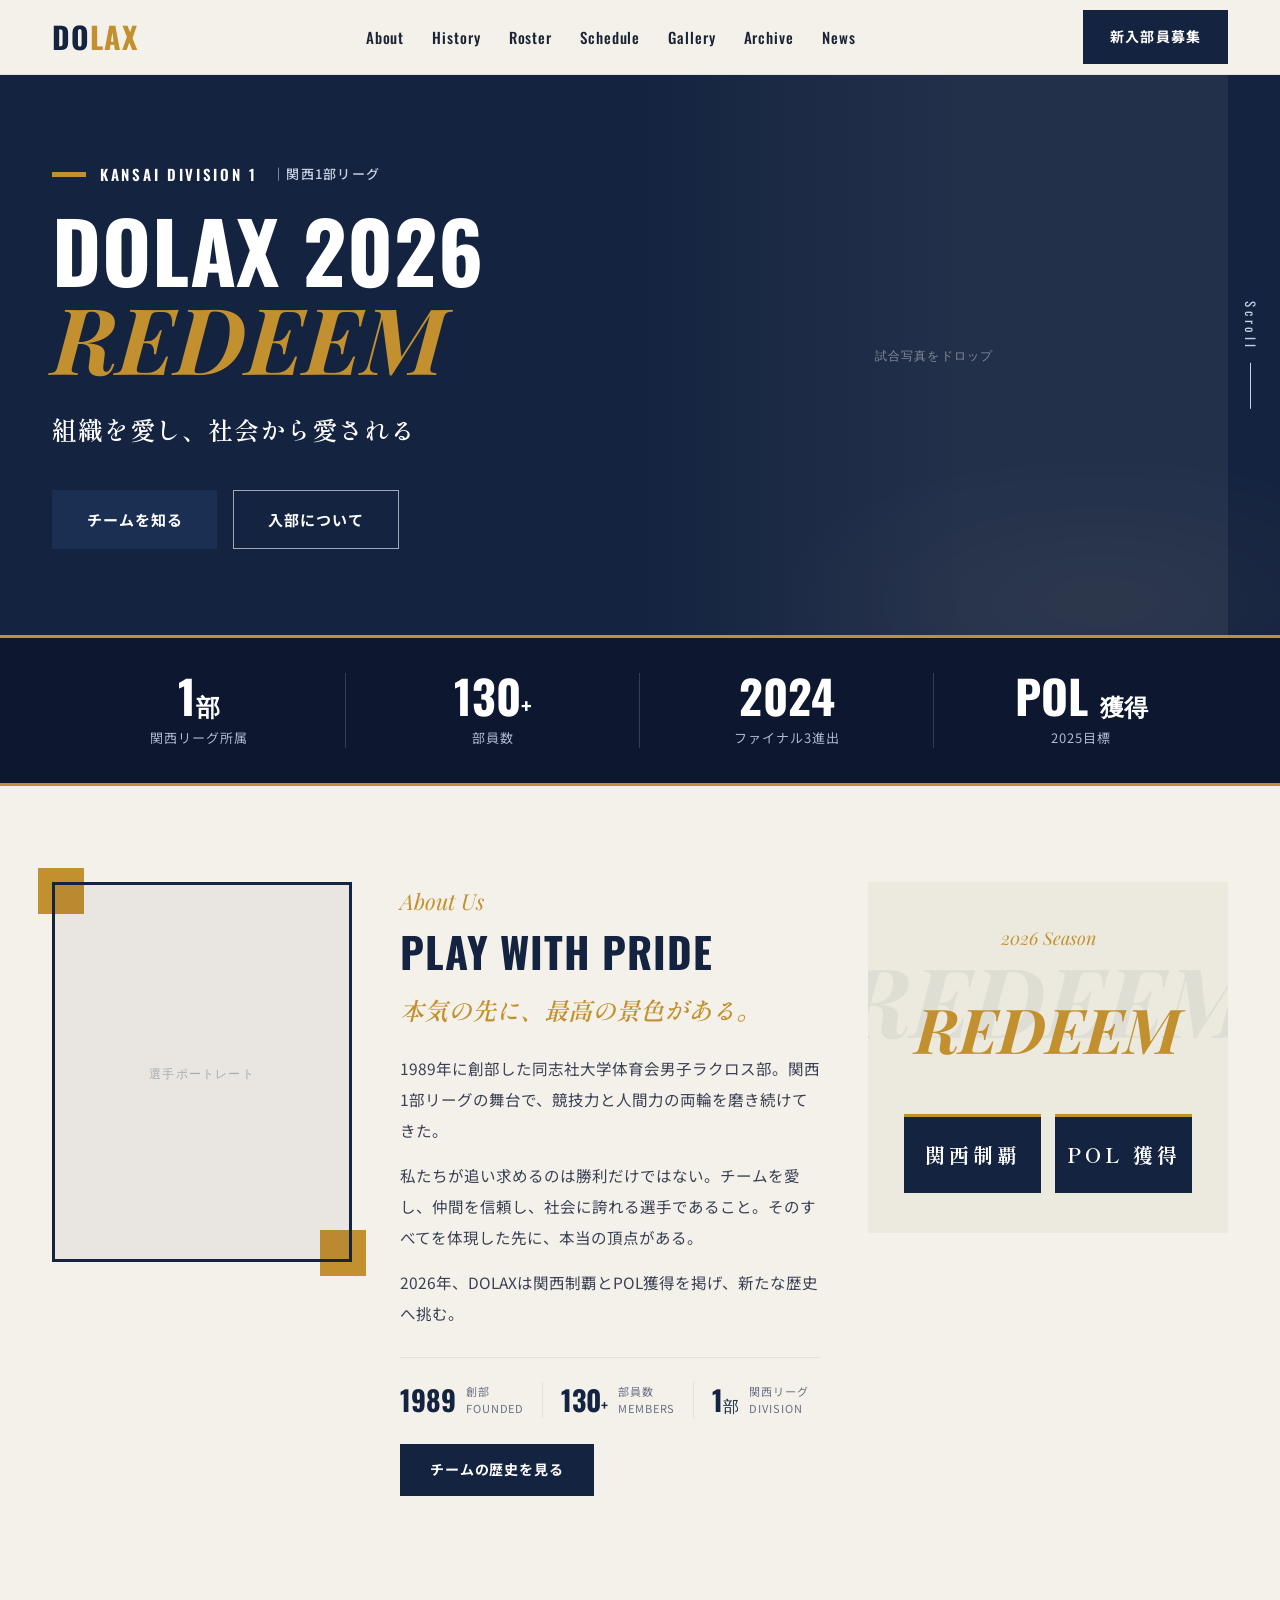
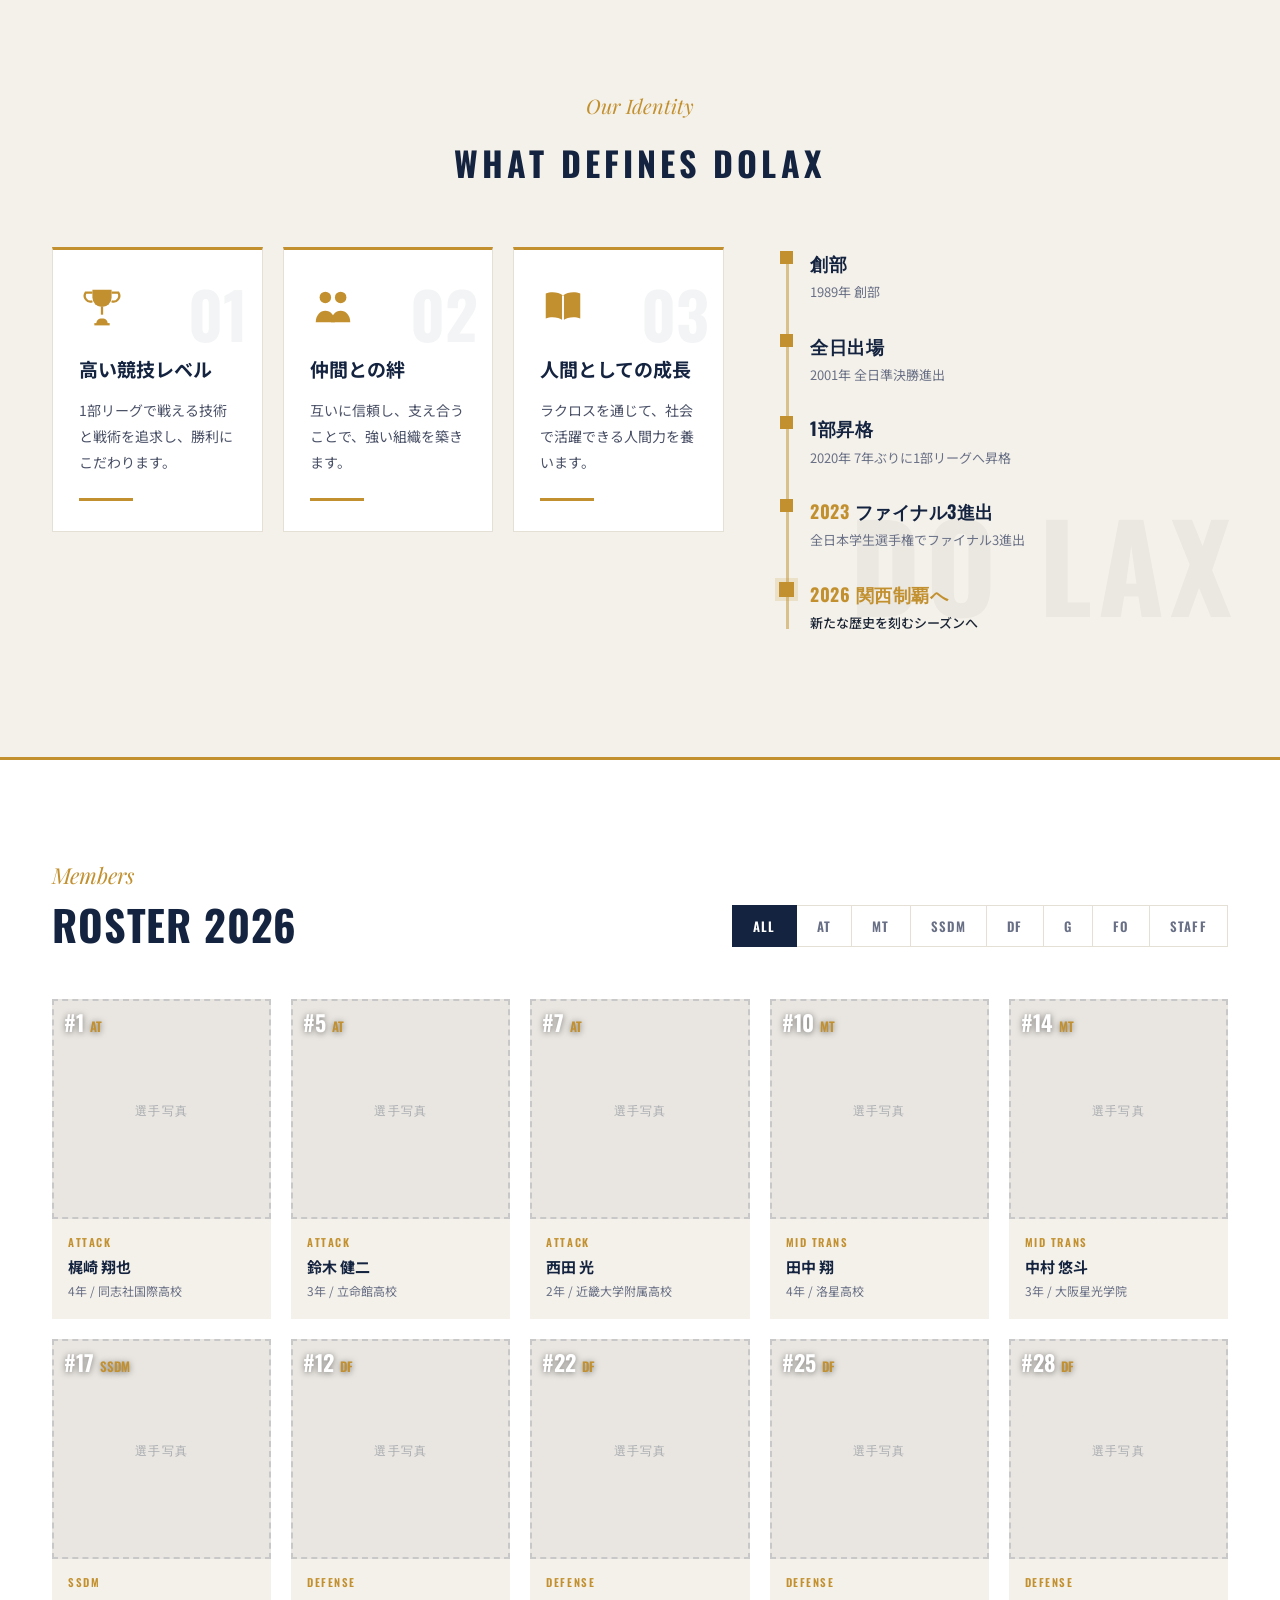
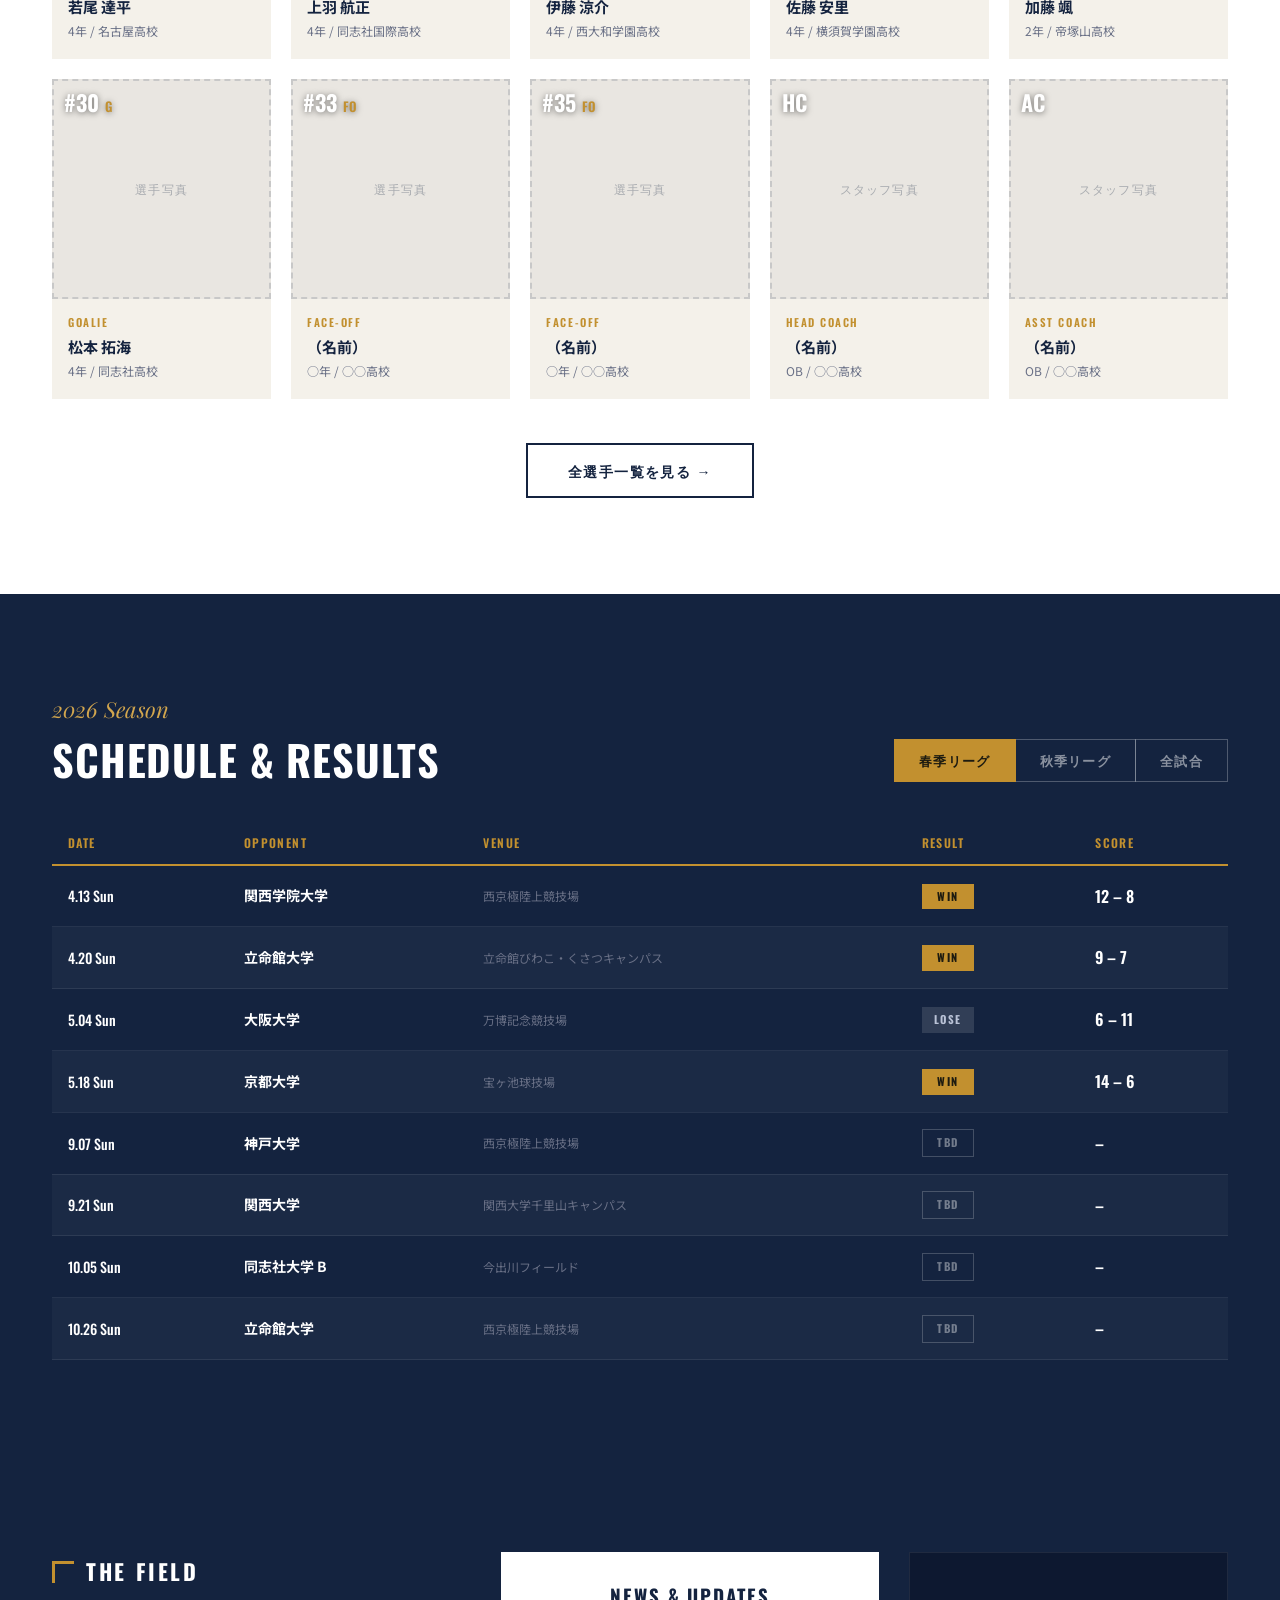
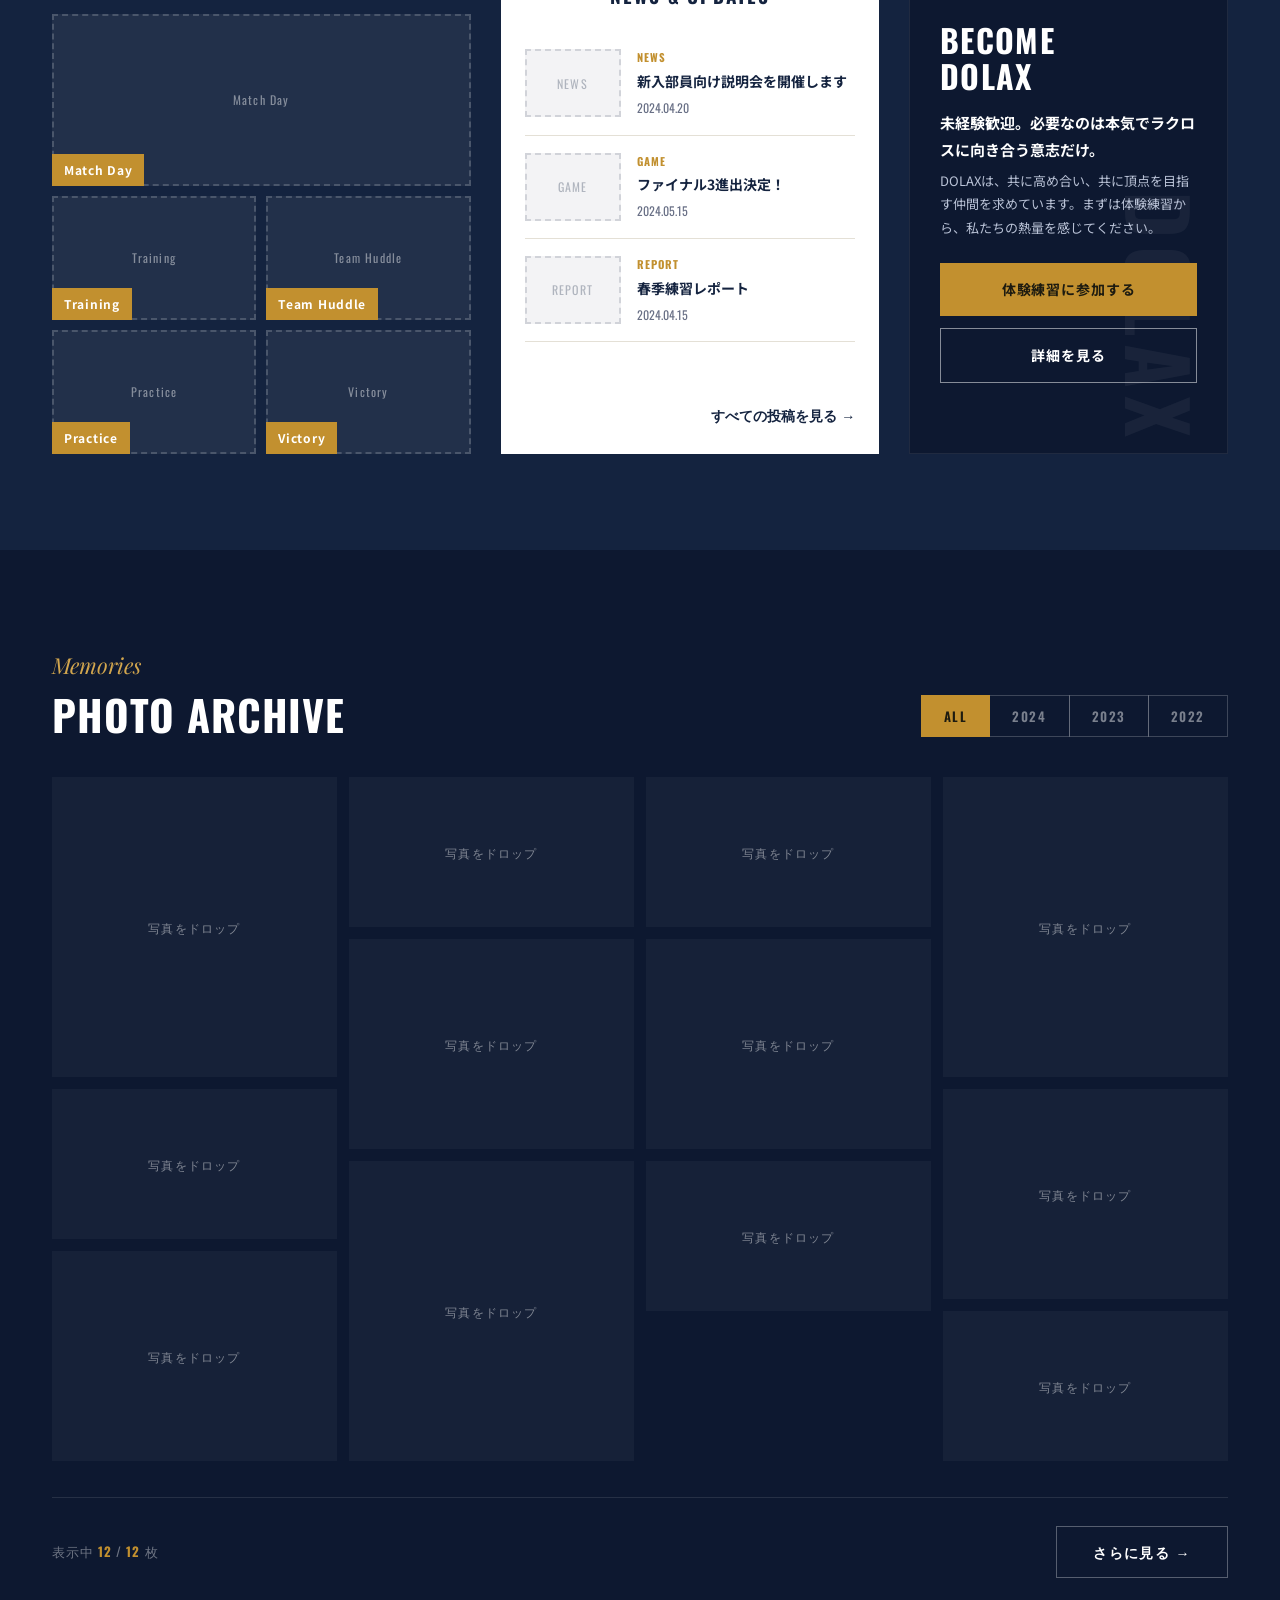
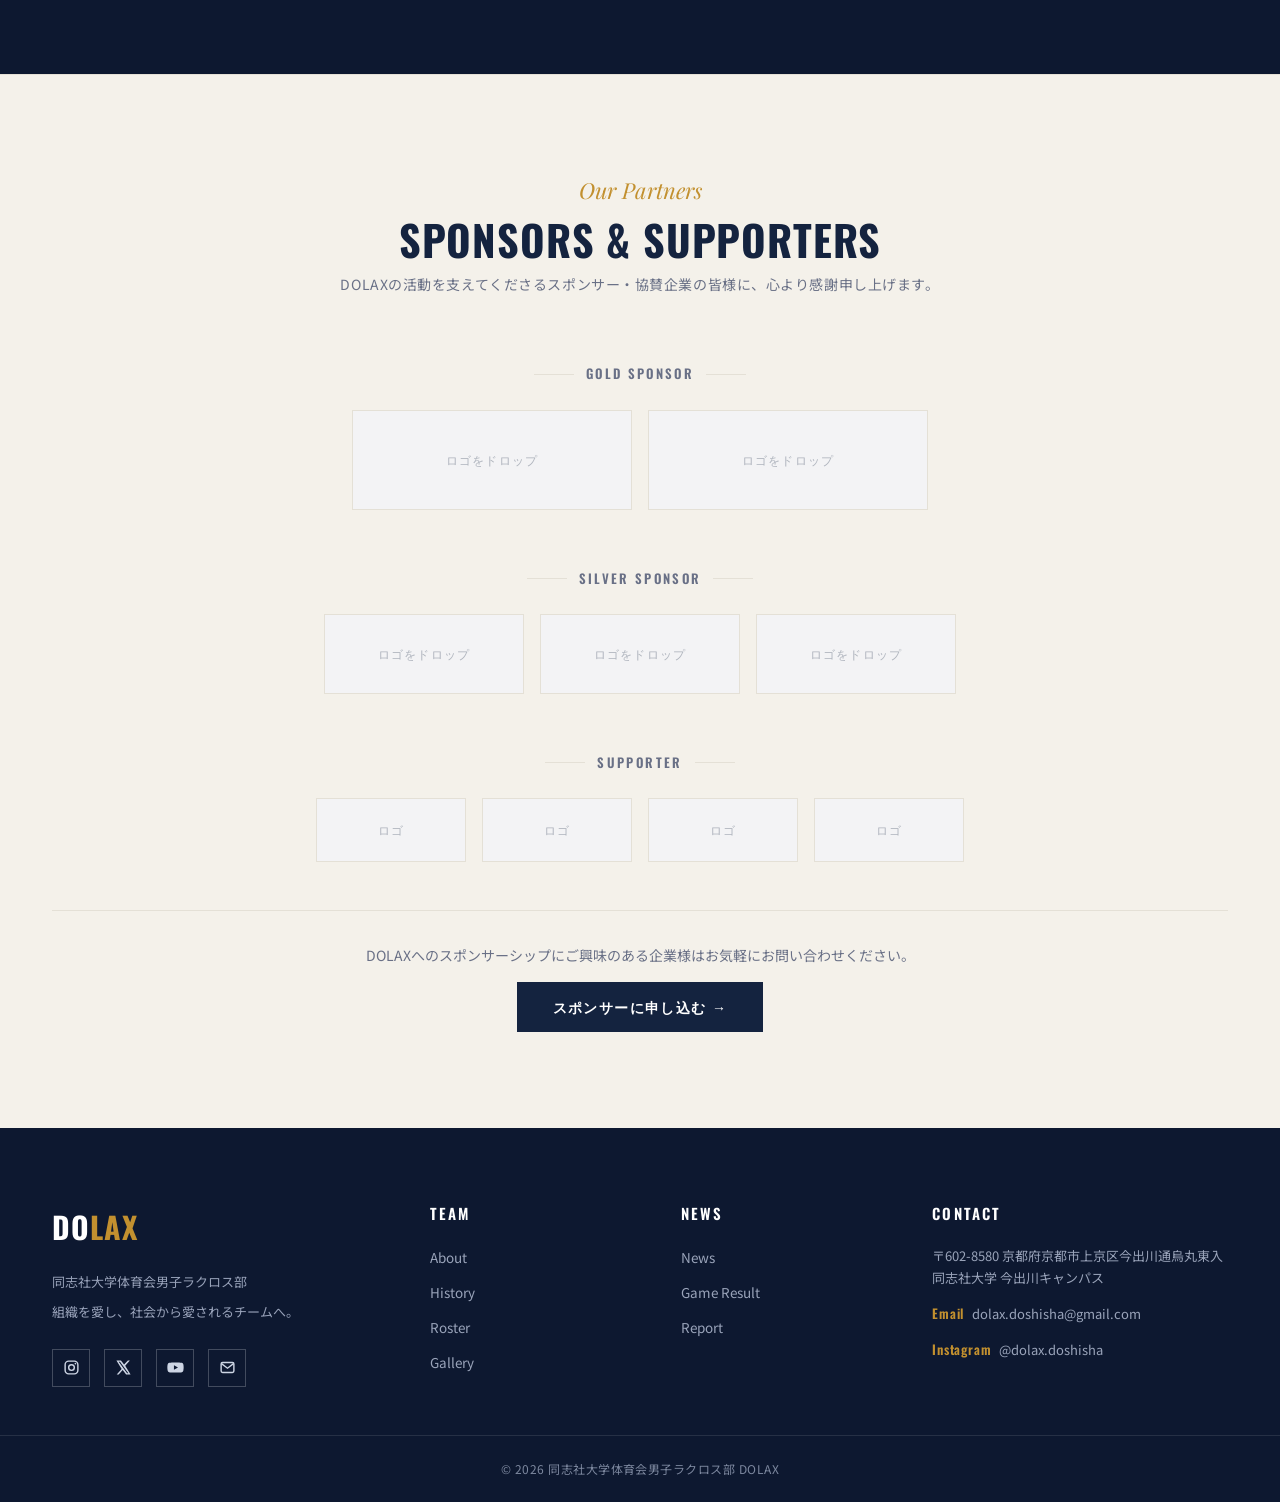
==== index.html @ 8a68ee45 "Add files via upload" ====
<!DOCTYPE html>
<html lang="ja">
<head>
<meta charset="UTF-8">
<meta name="viewport" content="width=device-width, initial-scale=1.0">
<title>DOLAX | 同志社大学体育会男子ラクロス部</title>
<link rel="preconnect" href="https://fonts.googleapis.com">
<link rel="preconnect" href="https://fonts.gstatic.com" crossorigin>
<link href="https://fonts.googleapis.com/css2?family=Oswald:wght@400;500;600;700&family=Playfair+Display:ital,wght@1,500;1,600;1,700&family=Noto+Sans+JP:wght@400;500;700;900&family=Shippori+Mincho:wght@500;600;700&display=swap" rel="stylesheet">
<style>
  :root {
    --navy:      #14233f;
    --navy-deep: #0d1830;
    --navy-mid:  #1b2f52;
    --gold:      #c2902f;
    --gold-soft: #d2a64e;
    --cream:     #f4f1ea;
    --paper:     #ffffff;
    --ink:       #1b2434;
    --muted:     #697086;
    --line:      #e4e0d6;
    --maxw:      1240px;
  }
  *, *::before, *::after { box-sizing: border-box; margin: 0; padding: 0; }
  html { scroll-behavior: smooth; }
  body {
    font-family: "Noto Sans JP", sans-serif;
    background: var(--cream);
    color: var(--ink);
    line-height: 1.8;
    -webkit-font-smoothing: antialiased;
  }
  img { display: block; max-width: 100%; }
  a { color: inherit; text-decoration: none; }
  .wrap { max-width: var(--maxw); margin: 0 auto; padding: 0 32px; }

  /* ---- IMAGE SLOT ---- */
  .img-slot {
    background: rgba(255,255,255,.06);
    border: 2px dashed rgba(255,255,255,.18);
    display: flex;
    flex-direction: column;
    align-items: center;
    justify-content: center;
    cursor: pointer;
    position: relative;
    overflow: hidden;
    transition: border-color .2s;
  }
  .img-slot.light {
    background: rgba(20,35,63,.05);
    border-color: rgba(20,35,63,.15);
  }
  .img-slot .slot-label {
    font-family: "Oswald", sans-serif;
    font-size: 12px;
    letter-spacing: .1em;
    color: rgba(255,255,255,.45);
    pointer-events: none;
    user-select: none;
    text-align: center;
    padding: 8px;
  }
  .img-slot.light .slot-label { color: rgba(20,35,63,.3); }
  .img-slot.over { border-color: var(--gold); background: rgba(194,144,47,.08); }
  .img-slot img.filled {
    position: absolute;
    inset: 0;
    width: 100%;
    height: 100%;
    object-fit: cover;
  }

  /* ============ HEADER ============ */
  header {
    position: sticky; top: 0; z-index: 50;
    background: rgba(244,241,234,.92);
    backdrop-filter: blur(8px);
    border-bottom: 1px solid var(--line);
  }
  .nav { display: flex; align-items: center; justify-content: space-between; height: 74px; }
  .logo {
    font-family: "Oswald", sans-serif; font-weight: 700;
    font-size: 30px; letter-spacing: 1px; white-space: nowrap;
  }
  .logo .do  { color: var(--navy); }
  .logo .lax { color: var(--gold); }
  .nav-links { display: flex; gap: 28px; align-items: center; }
  .nav-links a {
    font-family: "Oswald", sans-serif; font-weight: 500;
    font-size: 15px; letter-spacing: .06em;
    color: var(--ink); position: relative; padding: 4px 0; transition: color .2s;
  }
  .nav-links a::after {
    content: ""; position: absolute; left: 0; bottom: -2px;
    width: 0; height: 2px; background: var(--gold); transition: width .25s;
  }
  .nav-links a:hover { color: var(--gold); }
  .nav-links a:hover::after { width: 100%; }
  .btn-recruit {
    background: var(--navy); color: #fff;
    font-family: "Noto Sans JP", sans-serif;
    font-weight: 700; font-size: 14px;
    padding: 13px 26px; letter-spacing: .08em;
    border: 1px solid var(--navy); transition: .2s;
  }
  .btn-recruit:hover { background: var(--gold); border-color: var(--gold); }
  .hamburger { display: none; flex-direction: column; gap: 6px; cursor: pointer; }
  .hamburger span { width: 28px; height: 2.5px; background: var(--navy); display: block; }

  /* ============ HERO ============ */
  .hero {
    position: relative; background: var(--navy); color: #fff;
    overflow: hidden; border-bottom: 3px solid var(--gold);
  }
  .hero-grid {
    display: grid; grid-template-columns: 1fr 1fr; min-height: 560px;
  }
  .hero-left {
    padding: 64px 0; display: flex; flex-direction: column;
    justify-content: center; position: relative; z-index: 3;
  }
  .hero-right { position: relative; }
  .hero-photo {
    position: absolute; inset: 0; width: 100%; height: 100%;
    border: none;
  }
  .hero-photo::after {
    content: ""; position: absolute; inset: 0;
    background: linear-gradient(90deg, var(--navy) 0%, rgba(20,35,63,.55) 22%, rgba(20,35,63,0) 55%);
    pointer-events: none; z-index: 1;
  }
  .hero-photo .slot-label { z-index: 2; }
  .hero-smoke-overlay {
    position: absolute; right: -4%; bottom: -6%; width: 60%;
    opacity: .18; z-index: 2; pointer-events: none;
    background: radial-gradient(ellipse 60% 60% at 70% 80%, rgba(194,144,47,.35) 0%, transparent 70%);
    height: 60%; mix-blend-mode: screen;
  }
  .eyebrow {
    display: flex; align-items: center; gap: 14px;
    font-family: "Oswald", sans-serif; font-weight: 600;
    letter-spacing: .18em; font-size: 15px; margin-bottom: 22px;
  }
  .eyebrow .tick { width: 34px; height: 5px; background: var(--gold); flex-shrink: 0; }
  .eyebrow .jp {
    font-family: "Noto Sans JP"; font-weight: 500; font-size: 13px;
    color: #c9d2e2; letter-spacing: .1em;
  }
  .hero h1 {
    font-family: "Oswald", sans-serif; font-weight: 700;
    font-size: 84px; line-height: .95; letter-spacing: .01em;
  }
  .hero .redeem {
    font-family: "Playfair Display", serif; font-style: italic;
    font-weight: 700; font-size: 92px; line-height: 1;
    color: var(--gold); margin-top: 2px;
  }
  .hero .tagline {
    font-family: "Shippori Mincho", serif; font-weight: 600;
    font-size: 25px; margin-top: 24px; letter-spacing: .04em;
  }
  .hero-btns { display: flex; gap: 16px; margin-top: 38px; }
  .hbtn {
    font-family: "Noto Sans JP"; font-weight: 700; font-size: 15px;
    padding: 15px 34px; border: 1px solid rgba(255,255,255,.6);
    transition: .2s; letter-spacing: .06em;
  }
  .hbtn.solid { background: var(--navy-mid); border-color: var(--navy-mid); }
  .hbtn.solid:hover { background: var(--gold); border-color: var(--gold); }
  .hbtn.ghost:hover { background: #fff; color: var(--navy); }
  .scroll-ind {
    position: absolute; right: 18px; top: 50%; transform: translateY(-50%);
    z-index: 4; display: flex; flex-direction: column; align-items: center;
    gap: 12px; color: #c9d2e2;
  }
  .scroll-ind span {
    writing-mode: vertical-rl; font-family: "Oswald";
    letter-spacing: .3em; font-size: 13px;
  }
  .scroll-ind .ar { width: 1px; height: 46px; background: #c9d2e2; }

  /* ============ STATS ============ */
  .stats { background: var(--navy-deep); color: #fff; border-bottom: 3px solid var(--gold); }
  .stats-grid { display: grid; grid-template-columns: repeat(4,1fr); }
  .stat { padding: 34px 24px; text-align: center; position: relative; }
  .stat:not(:last-child)::after {
    content: ""; position: absolute; right: 0; top: 24%;
    height: 52%; width: 1px; background: rgba(255,255,255,.16);
  }
  .stat .num {
    font-family: "Oswald", sans-serif; font-weight: 700;
    font-size: 46px; line-height: 1;
  }
  .stat .num small { font-size: 24px; font-weight: 600; }
  .stat .lab { font-size: 13px; color: #aeb8cc; margin-top: 8px; letter-spacing: .08em; }

  /* ============ SECTION SHELL ============ */
  section { position: relative; }
  .sec-pad { padding: 96px 0; }
  .kicker {
    font-family: "Playfair Display", serif; font-style: italic;
    color: var(--gold); font-size: 22px; margin-bottom: 6px;
  }
  .sec-title {
    font-family: "Oswald", sans-serif; font-weight: 700;
    font-size: 42px; letter-spacing: .02em; color: var(--navy); line-height: 1.1;
  }

  /* ============ ABOUT ============ */
  .about-grid { display: grid; grid-template-columns: 300px 1fr 360px; gap: 48px; align-items: start; }
  .portrait-frame { position: relative; }
  .portrait-frame .corner {
    position: absolute; top: -14px; left: -14px;
    width: 46px; height: 46px; background: var(--gold); z-index: 0;
  }
  .portrait-frame .corner-br {
    position: absolute; bottom: -14px; right: -14px;
    width: 46px; height: 46px; background: var(--gold); z-index: 0;
  }
  .portrait-frame .img-slot {
    position: relative; z-index: 1;
    border: 3px solid var(--navy); width: 100%; height: 380px;
  }
  .about-mid .tagline2 {
    font-family: "Shippori Mincho", serif; font-weight: 600;
    font-style: italic; color: var(--gold); font-size: 24px; margin: 14px 0 22px;
  }
  .about-mid p { color: #3a4154; font-size: 15.5px; margin-bottom: 14px; line-height: 2; }
  .about-founded {
    display: flex; align-items: center; gap: 10px;
    margin-top: 28px; padding-top: 24px;
    border-top: 1px solid var(--line);
  }
  .about-founded .f-year {
    font-family: "Oswald", sans-serif; font-weight: 700;
    font-size: 28px; color: var(--navy); line-height: 1;
  }
  .about-founded .f-label {
    font-size: 11px; color: var(--muted); letter-spacing: .08em;
    line-height: 1.6; text-transform: uppercase;
  }
  .about-founded .f-div {
    width: 1px; height: 36px; background: var(--line); margin: 0 8px;
  }
  .about-mid .btn-more {
    display: inline-block; margin-top: 26px;
    background: var(--navy); color: #fff; font-weight: 700;
    font-size: 14px; padding: 13px 30px; letter-spacing: .06em; transition: .2s;
  }
  .about-mid .btn-more:hover { background: var(--gold); }
  .season-card {
    background: #eceadf; padding: 40px 36px;
    position: relative; overflow: hidden;
  }
  .season-card .ssn {
    font-family: "Playfair Display", serif; font-style: italic;
    color: var(--gold); font-size: 18px; text-align: center;
  }
  .season-card .ghost {
    position: absolute; top: 30px; left: 50%; transform: translateX(-50%);
    font-family: "Playfair Display", serif; font-style: italic;
    font-weight: 700; font-size: 96px; color: rgba(20,35,63,.06);
    white-space: nowrap; z-index: 0;
  }
  .season-card .big-redeem {
    font-family: "Playfair Display", serif; font-style: italic;
    font-weight: 700; font-size: 62px; color: var(--gold);
    text-align: center; margin: 18px 0 30px; position: relative; z-index: 1;
  }
  .season-goals { display: grid; grid-template-columns: 1fr 1fr; gap: 14px; position: relative; z-index: 1; }
  .goal {
    background: var(--navy); color: #fff; text-align: center;
    padding: 20px 8px; font-family: "Shippori Mincho", serif;
    font-weight: 700; font-size: 20px; letter-spacing: .2em;
    border-top: 3px solid var(--gold);
  }

  /* ============ WHAT DEFINES ============ */
  .defines { background: var(--cream); }
  .defines-kicker {
    font-family: "Playfair Display", serif; font-style: italic;
    color: var(--gold); font-size: 20px; text-align: center;
    display: block; margin-bottom: 8px;
  }
  .defines-head {
    font-family: "Oswald"; font-weight: 700; font-size: 34px;
    letter-spacing: .12em; color: var(--navy); text-align: center; margin-bottom: 54px;
  }
  .defines-layout { display: grid; grid-template-columns: 1.5fr 1fr; gap: 56px; align-items: start; }
  .cards3 { display: grid; grid-template-columns: repeat(3,1fr); gap: 20px; }
  .vcard {
    background: #fff; border: 1px solid var(--line);
    border-top: 3px solid var(--gold);
    padding: 34px 26px 30px; position: relative; overflow: hidden;
    transition: transform .2s, box-shadow .2s;
  }
  .vcard:hover {
    transform: translateY(-3px);
    box-shadow: 0 8px 28px rgba(20,35,63,.1);
  }
  .vcard .gn {
    position: absolute; right: 14px; top: 6px;
    font-family: "Oswald"; font-weight: 700; font-size: 64px;
    color: rgba(20,35,63,.05);
  }
  .vcard .ico { height: 46px; color: var(--gold); margin-bottom: 22px; }
  .vcard .ico svg { height: 46px; width: auto; }
  .vcard h3 { font-size: 19px; font-weight: 700; color: var(--navy); margin-bottom: 12px; }
  .vcard p { font-size: 14px; color: #4a5167; line-height: 1.85; }
  .vcard .rule { width: 54px; height: 3px; background: var(--gold); margin-top: 22px; }

  /* timeline */
  .timeline-wrap { position: relative; }
  .timeline-wrap .ghost-do {
    position: absolute; right: -10px; bottom: -10px;
    font-family: "Oswald"; font-weight: 700; font-size: 120px;
    color: rgba(20,35,63,.04); letter-spacing: .05em; z-index: 0;
  }
  .timeline { position: relative; padding-left: 30px; z-index: 1; }
  .timeline::before {
    content: ""; position: absolute; left: 6px; top: 6px; bottom: 6px;
    width: 3px; background: var(--gold); opacity: .5;
  }
  .tl-item { position: relative; margin-bottom: 26px; }
  .tl-item::before {
    content: ""; position: absolute; left: -30px; top: 4px;
    width: 13px; height: 13px; background: var(--gold);
  }
  .tl-item h4 {
    font-family: "Oswald"; font-weight: 700; font-size: 18px;
    color: var(--navy); letter-spacing: .03em;
  }
  .tl-item .yr { font-family: "Oswald"; color: var(--gold); }
  .tl-item p { font-size: 13px; color: var(--muted); margin-top: 1px; }
  .tl-item.current::before {
    background: var(--gold);
    box-shadow: 0 0 0 4px rgba(194,144,47,.18);
    width: 15px; height: 15px; left: -31px;
  }
  .tl-item.current h4 { color: var(--gold); }
  .tl-item.current p { color: var(--ink); font-weight: 500; }

  /* ============ THE FIELD / NEWS / BECOME ============ */
  .field-sec { background: var(--navy); color: #fff; }
  .field-layout { display: grid; grid-template-columns: 1.05fr .95fr .8fr; gap: 30px; align-items: stretch; }
  .blk-label {
    display: flex; align-items: center; gap: 12px;
    font-family: "Oswald"; font-weight: 700; font-size: 22px;
    letter-spacing: .12em; margin-bottom: 22px;
  }
  .blk-label .lcorner {
    width: 22px; height: 22px;
    border-left: 3px solid var(--gold); border-top: 3px solid var(--gold);
  }
  .gallery {
    display: grid; grid-template-columns: 1fr 1fr;
    grid-template-rows: auto auto auto; gap: 10px;
  }
  .gcell { position: relative; overflow: hidden; }
  .gcell .cap {
    position: absolute; left: 0; bottom: 0;
    background: var(--gold); color: #fff; font-size: 12px;
    font-weight: 700; padding: 5px 12px; letter-spacing: .06em;
    z-index: 2; white-space: nowrap;
  }
  .gcell.big { grid-column: 1 / -1; }
  .gcell.big .img-slot { height: 172px; }
  .gcell.sm  .img-slot { height: 124px; }
  .gcell .img-slot { width: 100%; }

  .news-card {
    background: #fff; color: var(--ink);
    padding: 26px 24px; display: flex; flex-direction: column;
  }
  .news-card .nc-head {
    text-align: center; font-family: "Oswald"; font-weight: 700;
    letter-spacing: .1em; font-size: 19px; color: var(--navy); margin-bottom: 20px;
  }
  .news-item {
    display: grid; grid-template-columns: 96px 1fr; gap: 16px;
    padding: 16px 0; border-bottom: 1px solid var(--line); align-items: center;
  }
  .news-item .img-slot { width: 96px; height: 68px; }
  .news-item .tag {
    font-family: "Oswald"; font-weight: 700; font-size: 11px;
    letter-spacing: .1em; color: var(--gold);
  }
  .news-item h5 {
    font-size: 14px; font-weight: 700; color: var(--navy);
    line-height: 1.5; margin: 3px 0 5px;
  }
  .news-item .date { font-size: 12px; color: var(--muted); font-family: "Oswald"; }
  .news-all {
    margin-top: auto; padding-top: 18px; text-align: right;
    font-family: "Oswald"; font-weight: 600; font-size: 14px; color: var(--navy);
    display: flex; align-items: center; justify-content: flex-end; gap: 8px;
  }

  .become {
    position: relative; background: var(--navy-deep); overflow: hidden;
    padding: 34px 30px; display: flex; flex-direction: column;
    justify-content: center; border: 1px solid rgba(255,255,255,.08);
  }
  .become .ghost-do {
    position: absolute; right: -6px; bottom: 8px;
    font-family: "Oswald"; font-weight: 700; font-size: 80px;
    color: rgba(255,255,255,.05); writing-mode: vertical-rl; letter-spacing: .1em;
  }
  .become h3 {
    font-family: "Oswald"; font-weight: 700; font-size: 32px;
    letter-spacing: .04em; line-height: 1.1; position: relative; z-index: 1;
  }
  .become .lead {
    font-weight: 700; font-size: 15px; margin: 16px 0 6px;
    position: relative; z-index: 1;
  }
  .become p { font-size: 13px; color: #b9c2d6; position: relative; z-index: 1; }
  .become-btns {
    display: flex; flex-direction: column; gap: 12px;
    margin-top: 24px; position: relative; z-index: 1;
  }
  .become-btns a {
    text-align: center; font-weight: 700; font-size: 14px;
    padding: 14px; letter-spacing: .06em; transition: .2s;
  }
  .become-btns .gold { background: var(--gold); color: #1d1b10; }
  .become-btns .gold:hover { background: var(--gold-soft); }
  .become-btns .ghost-btn { border: 1px solid rgba(255,255,255,.5); color: #fff; }
  .become-btns .ghost-btn:hover { background: #fff; color: var(--navy); }

  /* ============ FOOTER ============ */
  footer { background: var(--navy-deep); color: #cdd5e4; }
  .foot-grid {
    display: grid; grid-template-columns: 1.6fr 1fr 1fr 1.4fr;
    gap: 40px; padding: 72px 0 48px;
  }
  .foot-logo {
    font-family: "Oswald"; font-weight: 700;
    font-size: 30px; letter-spacing: 1px; margin-bottom: 16px;
  }
  .foot-logo .do  { color: #fff; }
  .foot-logo .lax { color: var(--gold); }
  .foot-brand p { font-size: 13px; color: #97a1b8; line-height: 1.9; margin-bottom: 6px; }
  .foot-soc { display: flex; gap: 14px; margin-top: 24px; }
  .foot-soc a {
    width: 38px; height: 38px;
    border: 1px solid rgba(255,255,255,.22);
    display: flex; align-items: center; justify-content: center;
    transition: .2s; color: #cdd5e4;
  }
  .foot-soc a:hover { background: var(--gold); border-color: var(--gold); color: #1d1b10; }
  .foot-soc svg { width: 17px; height: 17px; }
  .foot-col h4 {
    font-family: "Oswald"; font-weight: 600; letter-spacing: .14em;
    font-size: 15px; color: #fff; margin-bottom: 18px;
  }
  .foot-col a {
    display: block; font-size: 13.5px; color: #9aa4ba;
    margin-bottom: 11px; transition: .2s;
  }
  .foot-col a:hover { color: var(--gold); }
  .foot-contact .row { font-size: 13px; color: #9aa4ba; margin-bottom: 13px; line-height: 1.7; }
  .foot-contact .row b {
    color: var(--gold); font-family: "Oswald"; font-weight: 600;
    letter-spacing: .06em; margin-right: 8px;
  }
  .copyright {
    border-top: 1px solid rgba(255,255,255,.1);
    text-align: center; padding: 22px;
    font-size: 12px; color: #7d889f; letter-spacing: .04em;
  }

  /* ============ ROSTER ============ */
  .roster-sec { background: var(--paper); border-top: 3px solid var(--gold); }
  .roster-header { display: flex; align-items: flex-end; justify-content: space-between; margin-bottom: 52px; }
  .roster-header .sec-title { margin-top: 4px; }
  .position-tabs { display: flex; gap: 0; flex-wrap: wrap; }
  .pos-tab {
    font-family: "Oswald", sans-serif; font-weight: 600; font-size: 13px;
    letter-spacing: .1em; padding: 10px 20px; cursor: pointer;
    border: 1px solid var(--line); color: var(--muted); background: transparent;
    transition: .2s; margin-left: -1px;
  }
  .pos-tab.active, .pos-tab:hover { background: var(--navy); color: #fff; border-color: var(--navy); z-index: 1; }
  .roster-grid { display: grid; grid-template-columns: repeat(5, 1fr); gap: 20px; }
  .player-card { position: relative; overflow: hidden; background: var(--cream); }
  .player-card .player-photo { width: 100%; height: 220px; }
  .player-card .player-num {
    position: absolute; top: 12px; left: 12px;
    font-family: "Oswald", sans-serif; font-weight: 700; font-size: 22px;
    color: #fff; line-height: 1;
    text-shadow: 0 1px 6px rgba(0,0,0,.5);
  }
  .player-card .player-num span { color: var(--gold); font-size: 13px; font-weight: 600; }
  .player-card .player-info { padding: 14px 16px 18px; }
  .player-card .player-pos {
    font-family: "Oswald", sans-serif; font-weight: 600; font-size: 11px;
    letter-spacing: .14em; color: var(--gold); margin-bottom: 4px;
  }
  .player-card .player-name {
    font-family: "Noto Sans JP", sans-serif; font-weight: 700;
    font-size: 15px; color: var(--navy); line-height: 1.3;
  }
  .player-card .player-meta { font-size: 12px; color: var(--muted); margin-top: 3px; }
  .player-card::after {
    content: ""; position: absolute; bottom: 0; left: 0; right: 0;
    height: 3px; background: var(--gold); transform: scaleX(0);
    transform-origin: left; transition: transform .25s;
  }
  .player-card:hover::after { transform: scaleX(1); }
  .roster-more {
    text-align: center; margin-top: 44px;
  }
  .roster-more a {
    display: inline-block; font-family: "Oswald", sans-serif; font-weight: 600;
    font-size: 14px; letter-spacing: .1em; padding: 13px 40px;
    border: 2px solid var(--navy); color: var(--navy); transition: .2s;
  }
  .roster-more a:hover { background: var(--navy); color: #fff; }

  /* ============ SCHEDULE ============ */
  .schedule-sec { background: var(--navy); color: #fff; }
  .schedule-header { display: flex; align-items: flex-end; justify-content: space-between; margin-bottom: 40px; }
  .schedule-header .kicker { color: var(--gold-soft); }
  .schedule-header .sec-title { color: #fff; }
  .season-tabs { display: flex; gap: 0; }
  .ssn-tab {
    font-family: "Oswald", sans-serif; font-weight: 600; font-size: 13px;
    letter-spacing: .1em; padding: 10px 24px; cursor: pointer;
    border: 1px solid rgba(255,255,255,.25); color: rgba(255,255,255,.5);
    background: transparent; transition: .2s; margin-left: -1px;
  }
  .ssn-tab.active, .ssn-tab:hover {
    background: var(--gold); color: #1d1b10; border-color: var(--gold); z-index: 1;
  }
  .schedule-table { width: 100%; border-collapse: collapse; }
  .schedule-table thead tr {
    border-bottom: 2px solid var(--gold);
  }
  .schedule-table th {
    font-family: "Oswald", sans-serif; font-weight: 600; font-size: 12px;
    letter-spacing: .12em; color: var(--gold); padding: 10px 16px;
    text-align: left; white-space: nowrap;
  }
  .schedule-table td {
    font-size: 14px; padding: 16px 16px; color: #c9d2e2;
    border-bottom: 1px solid rgba(255,255,255,.08);
  }
  .schedule-table tbody tr:nth-child(even) td { background: rgba(255,255,255,.03); }
  .schedule-table tr:hover td { background: rgba(255,255,255,.07); }
  .schedule-table .td-date {
    font-family: "Oswald", sans-serif; font-weight: 500;
    font-size: 14px; color: #fff; white-space: nowrap;
  }
  .schedule-table .td-opponent { font-weight: 700; color: #fff; }
  .schedule-table .td-venue { font-size: 12px; color: var(--muted); }
  .badge {
    display: inline-block; font-family: "Oswald", sans-serif;
    font-weight: 700; font-size: 11px; letter-spacing: .1em;
    padding: 3px 10px; min-width: 52px; text-align: center;
  }
  .badge.win  { background: var(--gold); color: #1d1b10; }
  .badge.lose { background: rgba(255,255,255,.12); color: #b9c2d6; }
  .badge.tbd  { border: 1px solid rgba(255,255,255,.2); color: rgba(255,255,255,.4); }
  .schedule-table .td-score {
    font-family: "Oswald", sans-serif; font-weight: 600; font-size: 16px; color: #fff;
  }

  /* ============ SPONSOR ============ */
  .sponsor-sec { background: var(--cream); border-top: 1px solid var(--line); }
  .sponsor-inner { text-align: center; }
  .sponsor-inner .kicker { display: inline-block; margin-bottom: 6px; }
  .sponsor-inner .sec-title { color: var(--navy); margin-bottom: 10px; }
  .sponsor-inner .sponsor-sub {
    font-size: 14px; color: var(--muted); margin-bottom: 56px; letter-spacing: .04em;
  }
  .sponsor-tier { margin-bottom: 48px; }
  .tier-label {
    display: inline-flex; align-items: center; gap: 12px;
    font-family: "Oswald", sans-serif; font-weight: 600;
    font-size: 13px; letter-spacing: .18em; color: var(--muted);
    margin-bottom: 24px;
  }
  .tier-label::before, .tier-label::after {
    content: ""; flex: 1; height: 1px; background: var(--line); min-width: 40px;
  }
  .sponsor-logos { display: flex; flex-wrap: wrap; justify-content: center; gap: 16px; }
  .sponsor-logo {
    border: 1px solid var(--line); background: var(--paper);
    display: flex; align-items: center; justify-content: center;
    transition: border-color .2s, box-shadow .2s;
  }
  .sponsor-logo:hover { border-color: var(--gold); box-shadow: 0 2px 12px rgba(194,144,47,.15); }
  .sponsor-logo.gold-tier  { width: 280px; height: 100px; }
  .sponsor-logo.silver-tier { width: 200px; height: 80px; }
  .sponsor-logo.support-tier { width: 150px; height: 64px; }
  .sponsor-logo .img-slot.light { width: 100%; height: 100%; border: none; border-radius: 0; }
  .sponsor-logo .logo-name {
    font-family: "Oswald", sans-serif; font-weight: 600; font-size: 13px;
    letter-spacing: .08em; color: var(--muted); text-align: center; padding: 8px;
  }
  .sponsor-cta {
    margin-top: 40px; padding: 32px 0 0;
    border-top: 1px solid var(--line);
    font-size: 14px; color: var(--muted);
  }
  .sponsor-cta a {
    display: inline-block; margin-top: 14px;
    font-family: "Oswald", sans-serif; font-weight: 600; font-size: 14px;
    letter-spacing: .1em; padding: 12px 36px;
    background: var(--navy); color: #fff; transition: .2s;
  }
  .sponsor-cta a:hover { background: var(--gold); }

  /* ============ PHOTO ARCHIVE ============ */
  .archive-sec { background: var(--navy-deep); color: #fff; overflow: hidden; }
  .archive-head {
    display: flex; align-items: flex-end; justify-content: space-between;
    margin-bottom: 40px;
  }
  .archive-head .kicker { color: var(--gold-soft); }
  .archive-head .sec-title { color: #fff; margin-top: 4px; }
  .archive-tabs { display: flex; gap: 0; }
  .arc-tab {
    font-family: "Oswald", sans-serif; font-weight: 600; font-size: 13px;
    letter-spacing: .12em; padding: 10px 22px; cursor: pointer;
    border: 1px solid rgba(255,255,255,.2); color: rgba(255,255,255,.45);
    background: transparent; transition: .2s; margin-left: -1px;
  }
  .arc-tab.active, .arc-tab:hover {
    background: var(--gold); color: #1d1b10; border-color: var(--gold); z-index: 1;
  }

  /* masonry grid */
  .archive-masonry {
    columns: 4; column-gap: 12px;
  }
  .arc-item {
    break-inside: avoid; margin-bottom: 12px;
    position: relative; overflow: hidden; cursor: pointer;
    display: block;
  }
  .arc-item .img-slot {
    width: 100%; border: none; border-radius: 0;
    background: rgba(255,255,255,.04);
  }
  .arc-item.h-tall  .img-slot { height: 300px; }
  .arc-item.h-mid   .img-slot { height: 210px; }
  .arc-item.h-short .img-slot { height: 150px; }
  .arc-item .arc-overlay {
    position: absolute; inset: 0;
    background: linear-gradient(to top, rgba(13,24,48,.88) 0%, transparent 55%);
    opacity: 0; transition: opacity .25s;
    display: flex; flex-direction: column; justify-content: flex-end;
    padding: 14px 16px;
  }
  .arc-item:hover .arc-overlay { opacity: 1; }
  .arc-item .arc-year {
    font-family: "Oswald", sans-serif; font-weight: 700; font-size: 11px;
    letter-spacing: .14em; color: var(--gold); margin-bottom: 3px;
  }
  .arc-item .arc-caption {
    font-size: 13px; font-weight: 700; color: #fff; line-height: 1.4;
  }
  .arc-item .arc-expand {
    position: absolute; top: 12px; right: 12px;
    width: 30px; height: 30px; background: rgba(194,144,47,.85);
    display: flex; align-items: center; justify-content: center;
    opacity: 0; transition: opacity .25s;
  }
  .arc-item:hover .arc-expand { opacity: 1; }
  .arc-item .arc-expand svg { width: 14px; height: 14px; color: #fff; }

  /* lightbox */
  .lb-overlay {
    position: fixed; inset: 0; background: rgba(10,16,32,.95);
    z-index: 200; display: none; align-items: center; justify-content: center;
    padding: 20px;
  }
  .lb-overlay.open { display: flex; }
  .lb-inner { position: relative; max-width: 900px; width: 100%; }
  .lb-img { width: 100%; max-height: 80vh; object-fit: contain; display: block; }
  .lb-img-placeholder {
    width: 100%; height: 60vh;
    background: rgba(255,255,255,.05);
    border: 2px dashed rgba(255,255,255,.15);
    display: flex; align-items: center; justify-content: center;
    color: rgba(255,255,255,.3); font-family: "Oswald"; letter-spacing: .1em;
    font-size: 15px;
  }
  .lb-caption {
    margin-top: 14px; font-size: 14px; color: #c9d2e2;
    display: flex; align-items: center; gap: 12px;
  }
  .lb-caption .lb-year {
    font-family: "Oswald"; font-weight: 700; font-size: 13px;
    color: var(--gold); letter-spacing: .1em;
  }
  .lb-close {
    position: absolute; top: -44px; right: 0; background: none; border: none;
    color: #fff; cursor: pointer; font-family: "Oswald"; font-size: 14px;
    letter-spacing: .1em; display: flex; align-items: center; gap: 8px;
    opacity: .7; transition: opacity .2s;
  }
  .lb-close:hover { opacity: 1; }
  .lb-nav {
    position: absolute; top: 50%; transform: translateY(-50%);
    background: rgba(255,255,255,.1); border: none; color: #fff;
    width: 44px; height: 44px; cursor: pointer; font-size: 20px;
    display: flex; align-items: center; justify-content: center;
    transition: background .2s;
  }
  .lb-nav:hover { background: var(--gold); color: #1d1b10; }
  .lb-nav.prev { left: -56px; }
  .lb-nav.next { right: -56px; }

  .archive-footer {
    display: flex; align-items: center; justify-content: space-between;
    margin-top: 36px; padding-top: 28px;
    border-top: 1px solid rgba(255,255,255,.1);
  }
  .arc-count {
    font-family: "Oswald"; font-size: 13px; color: rgba(255,255,255,.4);
    letter-spacing: .08em;
  }
  .arc-count span { color: var(--gold); font-weight: 700; }
  .arc-more-btn {
    font-family: "Oswald"; font-weight: 600; font-size: 14px;
    letter-spacing: .1em; padding: 12px 36px;
    border: 1px solid rgba(255,255,255,.3); color: #fff;
    background: transparent; cursor: pointer; transition: .2s;
    text-decoration: none; display: inline-block;
  }
  .arc-more-btn:hover { background: var(--gold); border-color: var(--gold); color: #1d1b10; }

  /* ============ RESPONSIVE ============ */
  @media (max-width: 1000px) {
    .about-grid       { grid-template-columns: 1fr; }
    .portrait-frame .img-slot { height: 300px; max-width: 360px; }
    .defines-layout   { grid-template-columns: 1fr; }
    .field-layout     { grid-template-columns: 1fr; }
    .hero-grid        { grid-template-columns: 1fr; }
    .hero-right       { min-height: 340px; }
    .hero-left        { padding: 48px 0; }
    .hero h1          { font-size: 64px; }
    .hero .redeem     { font-size: 66px; }
    .roster-grid      { grid-template-columns: repeat(3, 1fr); }
    .archive-masonry  { columns: 3; }
    .lb-nav.prev      { left: -40px; }
    .lb-nav.next      { right: -40px; }
  }
  @media (max-width: 760px) {
    .nav-links  { display: none; }
    .hamburger  { display: flex; }
    .stats-grid { grid-template-columns: 1fr 1fr; }
    .stat:nth-child(2)::after { display: none; }
    .cards3     { grid-template-columns: 1fr; }
    .foot-grid  { grid-template-columns: 1fr 1fr; }
    .hero h1    { font-size: 48px; }
    .hero .redeem { font-size: 50px; }
    .sec-title  { font-size: 32px; }
    .roster-grid { grid-template-columns: repeat(2, 1fr); }
    .roster-header { flex-direction: column; align-items: flex-start; gap: 20px; }
    .schedule-header { flex-direction: column; align-items: flex-start; gap: 16px; }
    .schedule-table th:nth-child(3),
    .schedule-table td:nth-child(3) { display: none; }
    .sponsor-logo.gold-tier   { width: 200px; height: 80px; }
    .sponsor-logo.silver-tier { width: 150px; height: 68px; }
    .archive-masonry  { columns: 2; }
    .archive-head     { flex-direction: column; align-items: flex-start; gap: 16px; }
    .lb-nav           { display: none; }
  }
  @media (max-width: 480px) {
    .foot-grid { grid-template-columns: 1fr; }
    .wrap { padding: 0 20px; }
    .roster-grid { grid-template-columns: repeat(2, 1fr); }
    .archive-masonry { columns: 2; }
  }
</style>
</head>
<body>

<!-- HEADER -->
<header>
  <div class="wrap nav">
    <a href="#top" class="logo"><span class="do">DO</span><span class="lax">LAX</span></a>
    <nav class="nav-links">
      <a href="#about">About</a>
      <a href="#history">History</a>
      <a href="#roster">Roster</a>
      <a href="#schedule">Schedule</a>
      <a href="#field">Gallery</a>
      <a href="#archive">Archive</a>
      <a href="#news">News</a>
    </nav>
    <a href="#become" class="btn-recruit">新入部員募集</a>
    <div class="hamburger" onclick="this.classList.toggle('open')">
      <span></span><span></span><span></span>
    </div>
  </div>
</header>

<!-- HERO -->
<section class="hero" id="top">
  <div class="wrap">
    <div class="hero-grid">
      <div class="hero-left">
        <div class="eyebrow">
          <span class="tick"></span>
          KANSAI DIVISION 1
          <span class="jp">｜関西1部リーグ</span>
        </div>
        <h1>DOLAX 2026</h1>
        <div class="redeem">REDEEM</div>
        <div class="tagline">組織を愛し、社会から愛される</div>
        <div class="hero-btns">
          <a href="#about"  class="hbtn solid">チームを知る</a>
          <a href="#become" class="hbtn ghost">入部について</a>
        </div>
      </div>
      <div class="hero-right">
        <div class="img-slot hero-photo" data-slot="hero-photo">
          <span class="slot-label">試合写真をドロップ</span>
        </div>
      </div>
    </div>
  </div>
  <div class="hero-smoke-overlay"></div>
  <div class="scroll-ind"><span>Scroll</span><div class="ar"></div></div>
</section>

<!-- STATS -->
<section class="stats">
  <div class="wrap">
    <div class="stats-grid">
      <div class="stat">
        <div class="num">1<small>部</small></div>
        <div class="lab">関西リーグ所属</div>
      </div>
      <div class="stat">
        <div class="num">130<small>+</small></div>
        <div class="lab">部員数</div>
      </div>
      <div class="stat">
        <div class="num">2024</div>
        <div class="lab">ファイナル3進出</div>
      </div>
      <div class="stat">
        <div class="num">POL <small>獲得</small></div>
        <div class="lab">2025目標</div>
      </div>
    </div>
  </div>
</section>

<!-- ABOUT -->
<section class="sec-pad" id="about">
  <div class="wrap">
    <div class="about-grid">
      <div class="portrait-frame">
        <div class="corner"></div>
        <div class="corner-br"></div>
        <div class="img-slot light" data-slot="portrait" style="height:380px;">
          <span class="slot-label">選手ポートレート</span>
        </div>
      </div>
      <div class="about-mid">
        <div class="kicker">About Us</div>
        <h2 class="sec-title">PLAY WITH PRIDE</h2>
        <div class="tagline2">本気の先に、最高の景色がある。</div>
        <p>1989年に創部した同志社大学体育会男子ラクロス部。関西1部リーグの舞台で、競技力と人間力の両輪を磨き続けてきた。</p>
        <p>私たちが追い求めるのは勝利だけではない。チームを愛し、仲間を信頼し、社会に誇れる選手であること。そのすべてを体現した先に、本当の頂点がある。</p>
        <p>2026年、DOLAXは関西制覇とPOL獲得を掲げ、新たな歴史へ挑む。</p>
        <div class="about-founded">
          <div class="f-year">1989</div>
          <div class="f-label">創部<br>Founded</div>
          <div class="f-div"></div>
          <div class="f-year">130<span style="font-size:16px;font-weight:500;">+</span></div>
          <div class="f-label">部員数<br>Members</div>
          <div class="f-div"></div>
          <div class="f-year">1<span style="font-size:16px;font-weight:500;">部</span></div>
          <div class="f-label">関西リーグ<br>Division</div>
        </div>
        <a href="#history" class="btn-more">チームの歴史を見る</a>
      </div>
      <div class="season-card">
        <div class="ssn">2026 Season</div>
        <div class="ghost">REDEEM</div>
        <div class="big-redeem">REDEEM</div>
        <div class="season-goals">
          <div class="goal">関西制覇</div>
          <div class="goal">POL 獲得</div>
        </div>
      </div>
    </div>
  </div>
</section>

<!-- WHAT DEFINES DOLAX -->
<section class="defines sec-pad" id="history">
  <div class="wrap">
    <span class="defines-kicker">Our Identity</span>
    <div class="defines-head">WHAT DEFINES DOLAX</div>
    <div class="defines-layout">
      <div class="cards3">
        <!-- card 1 -->
        <div class="vcard">
          <div class="gn">01</div>
          <div class="ico">
            <svg viewBox="0 0 48 48" fill="none" stroke="currentColor" stroke-width="2.4">
              <path d="M14 6h20v8a10 10 0 0 1-20 0V6Z" fill="currentColor" stroke="none"/>
              <path d="M14 9H7a6 6 0 0 0 7 9M34 9h7a6 6 0 0 1-7 9"/>
              <path d="M18 42c0-4 2-6 6-6s6 2 6 6" fill="currentColor" stroke="none"/>
              <line x1="24" y1="24" x2="24" y2="32" stroke="currentColor" stroke-width="2.4"/>
              <line x1="16" y1="42" x2="32" y2="42" stroke="currentColor" stroke-width="2.4"/>
            </svg>
          </div>
          <h3>高い競技レベル</h3>
          <p>1部リーグで戦える技術と戦術を追求し、勝利にこだわります。</p>
          <div class="rule"></div>
        </div>
        <!-- card 2 -->
        <div class="vcard">
          <div class="gn">02</div>
          <div class="ico">
            <svg viewBox="0 0 48 48" fill="currentColor">
              <circle cx="16" cy="14" r="6"/>
              <circle cx="32" cy="14" r="6"/>
              <path d="M6 40c0-7 4.5-12 10-12s10 5 10 12H6Z"/>
              <path d="M22 40c0-7 4.5-12 10-12s10 5 10 12H22Z"/>
            </svg>
          </div>
          <h3>仲間との絆</h3>
          <p>互いに信頼し、支え合うことで、強い組織を築きます。</p>
          <div class="rule"></div>
        </div>
        <!-- card 3 -->
        <div class="vcard">
          <div class="gn">03</div>
          <div class="ico">
            <svg viewBox="0 0 48 48" fill="currentColor">
              <path d="M24 12C19 8 11 8 6 10v26c5-2 13-2 18 2 5-4 13-4 18-2V10c-5-2-13-2-18 2Z"/>
              <path d="M24 12v28" stroke="#fff" stroke-width="2" fill="none"/>
            </svg>
          </div>
          <h3>人間としての成長</h3>
          <p>ラクロスを通じて、社会で活躍できる人間力を養います。</p>
          <div class="rule"></div>
        </div>
      </div>

      <!-- TIMELINE -->
      <div class="timeline-wrap">
        <div class="ghost-do">DO LAX</div>
        <div class="timeline">
          <div class="tl-item">
            <h4>創部</h4>
            <p>1989年 創部</p>
          </div>
          <div class="tl-item">
            <h4>全日出場</h4>
            <p>2001年 全日準決勝進出</p>
          </div>
          <div class="tl-item">
            <h4>1部昇格</h4>
            <p>2020年 7年ぶりに1部リーグへ昇格</p>
          </div>
          <div class="tl-item">
            <h4><span class="yr">2023</span> ファイナル3進出</h4>
            <p>全日本学生選手権でファイナル3進出</p>
          </div>
          <div class="tl-item current">
            <h4><span class="yr">2026</span> 関西制覇へ</h4>
            <p>新たな歴史を刻むシーズンへ</p>
          </div>
        </div>
      </div>
    </div>
  </div>
</section>

<!-- ROSTER -->
<section class="roster-sec sec-pad" id="roster">
  <div class="wrap">
    <div class="roster-header">
      <div>
        <div class="kicker">Members</div>
        <h2 class="sec-title">ROSTER 2026</h2>
      </div>
      <div class="position-tabs">
        <button class="pos-tab active" onclick="filterRoster('all', this)">ALL</button>
        <button class="pos-tab" onclick="filterRoster('AT', this)">AT</button>
        <button class="pos-tab" onclick="filterRoster('MT', this)">MT</button>
        <button class="pos-tab" onclick="filterRoster('SSDM', this)">SSDM</button>
        <button class="pos-tab" onclick="filterRoster('DF', this)">DF</button>
        <button class="pos-tab" onclick="filterRoster('G', this)">G</button>
        <button class="pos-tab" onclick="filterRoster('FO', this)">FO</button>
        <button class="pos-tab" onclick="filterRoster('STAFF', this)">STAFF</button>
      </div>
    </div>
    <div class="roster-grid" id="rosterGrid">
      <!-- AT -->
      <div class="player-card" data-pos="AT">
        <div class="img-slot light player-photo" data-slot="p1"><span class="slot-label">選手写真</span></div>
        <div class="player-num">#1 <span>AT</span></div>
        <div class="player-info">
          <div class="player-pos">ATTACK</div>
          <div class="player-name">梶崎 翔也</div>
          <div class="player-meta">4年 / 同志社国際高校</div>
        </div>
      </div>
      <div class="player-card" data-pos="AT">
        <div class="img-slot light player-photo" data-slot="p2"><span class="slot-label">選手写真</span></div>
        <div class="player-num">#5 <span>AT</span></div>
        <div class="player-info">
          <div class="player-pos">ATTACK</div>
          <div class="player-name">鈴木 健二</div>
          <div class="player-meta">3年 / 立命館高校</div>
        </div>
      </div>
      <div class="player-card" data-pos="AT">
        <div class="img-slot light player-photo" data-slot="p10"><span class="slot-label">選手写真</span></div>
        <div class="player-num">#7 <span>AT</span></div>
        <div class="player-info">
          <div class="player-pos">ATTACK</div>
          <div class="player-name">西田 光</div>
          <div class="player-meta">2年 / 近畿大学附属高校</div>
        </div>
      </div>
      <!-- MT -->
      <div class="player-card" data-pos="MT">
        <div class="img-slot light player-photo" data-slot="p3"><span class="slot-label">選手写真</span></div>
        <div class="player-num">#10 <span>MT</span></div>
        <div class="player-info">
          <div class="player-pos">MID TRANS</div>
          <div class="player-name">田中 翔</div>
          <div class="player-meta">4年 / 洛星高校</div>
        </div>
      </div>
      <div class="player-card" data-pos="MT">
        <div class="img-slot light player-photo" data-slot="p4"><span class="slot-label">選手写真</span></div>
        <div class="player-num">#14 <span>MT</span></div>
        <div class="player-info">
          <div class="player-pos">MID TRANS</div>
          <div class="player-name">中村 悠斗</div>
          <div class="player-meta">3年 / 大阪星光学院</div>
        </div>
      </div>
      <!-- SSDM -->
      <div class="player-card" data-pos="SSDM">
        <div class="img-slot light player-photo" data-slot="p5"><span class="slot-label">選手写真</span></div>
        <div class="player-num">#17 <span>SSDM</span></div>
        <div class="player-info">
          <div class="player-pos">SSDM</div>
          <div class="player-name">若尾 達平</div>
          <div class="player-meta">4年 / 名古屋高校</div>
        </div>
      </div>
      <!-- DF -->
      <div class="player-card" data-pos="DF">
        <div class="img-slot light player-photo" data-slot="p15"><span class="slot-label">選手写真</span></div>
        <div class="player-num">#12 <span>DF</span></div>
        <div class="player-info">
          <div class="player-pos">DEFENSE</div>
          <div class="player-name">上羽 航正</div>
          <div class="player-meta">4年 / 同志社国際高校</div>
        </div>
      </div>
      <div class="player-card" data-pos="DF">
        <div class="img-slot light player-photo" data-slot="p6"><span class="slot-label">選手写真</span></div>
        <div class="player-num">#22 <span>DF</span></div>
        <div class="player-info">
          <div class="player-pos">DEFENSE</div>
          <div class="player-name">伊藤 涼介</div>
          <div class="player-meta">4年 / 西大和学園高校</div>
        </div>
      </div>
      <div class="player-card" data-pos="DF">
        <div class="img-slot light player-photo" data-slot="p7"><span class="slot-label">選手写真</span></div>
        <div class="player-num">#25 <span>DF</span></div>
        <div class="player-info">
          <div class="player-pos">DEFENSE</div>
          <div class="player-name">佐藤 安里</div>
          <div class="player-meta">4年 / 横須賀学園高校</div>
        </div>
      </div>
      <div class="player-card" data-pos="DF">
        <div class="img-slot light player-photo" data-slot="p8"><span class="slot-label">選手写真</span></div>
        <div class="player-num">#28 <span>DF</span></div>
        <div class="player-info">
          <div class="player-pos">DEFENSE</div>
          <div class="player-name">加藤 颯</div>
          <div class="player-meta">2年 / 帝塚山高校</div>
        </div>
      </div>
      <!-- G -->
      <div class="player-card" data-pos="G">
        <div class="img-slot light player-photo" data-slot="p9"><span class="slot-label">選手写真</span></div>
        <div class="player-num">#30 <span>G</span></div>
        <div class="player-info">
          <div class="player-pos">GOALIE</div>
          <div class="player-name">松本 拓海</div>
          <div class="player-meta">4年 / 同志社高校</div>
        </div>
      </div>
      <!-- FO -->
      <div class="player-card" data-pos="FO">
        <div class="img-slot light player-photo" data-slot="p11"><span class="slot-label">選手写真</span></div>
        <div class="player-num">#33 <span>FO</span></div>
        <div class="player-info">
          <div class="player-pos">FACE-OFF</div>
          <div class="player-name">（名前）</div>
          <div class="player-meta">○年 / ○○高校</div>
        </div>
      </div>
      <div class="player-card" data-pos="FO">
        <div class="img-slot light player-photo" data-slot="p12"><span class="slot-label">選手写真</span></div>
        <div class="player-num">#35 <span>FO</span></div>
        <div class="player-info">
          <div class="player-pos">FACE-OFF</div>
          <div class="player-name">（名前）</div>
          <div class="player-meta">○年 / ○○高校</div>
        </div>
      </div>
      <!-- STAFF -->
      <div class="player-card" data-pos="STAFF">
        <div class="img-slot light player-photo" data-slot="p13"><span class="slot-label">スタッフ写真</span></div>
        <div class="player-num">HC</div>
        <div class="player-info">
          <div class="player-pos">HEAD COACH</div>
          <div class="player-name">（名前）</div>
          <div class="player-meta">OB / ○○高校</div>
        </div>
      </div>
      <div class="player-card" data-pos="STAFF">
        <div class="img-slot light player-photo" data-slot="p14"><span class="slot-label">スタッフ写真</span></div>
        <div class="player-num">AC</div>
        <div class="player-info">
          <div class="player-pos">ASST COACH</div>
          <div class="player-name">（名前）</div>
          <div class="player-meta">OB / ○○高校</div>
        </div>
      </div>
    </div>
    <div class="roster-more"><a href="#">全選手一覧を見る →</a></div>
  </div>
</section>

<!-- SCHEDULE -->
<section class="schedule-sec sec-pad" id="schedule">
  <div class="wrap">
    <div class="schedule-header">
      <div>
        <div class="kicker">2026 Season</div>
        <h2 class="sec-title">SCHEDULE &amp; RESULTS</h2>
      </div>
      <div class="season-tabs">
        <button class="ssn-tab active" onclick="filterSchedule('spring', this)">春季リーグ</button>
        <button class="ssn-tab" onclick="filterSchedule('fall', this)">秋季リーグ</button>
        <button class="ssn-tab" onclick="filterSchedule('all', this)">全試合</button>
      </div>
    </div>
    <table class="schedule-table">
      <thead>
        <tr>
          <th>DATE</th>
          <th>OPPONENT</th>
          <th>VENUE</th>
          <th>RESULT</th>
          <th>SCORE</th>
        </tr>
      </thead>
      <tbody id="scheduleBody">
        <tr data-season="spring">
          <td class="td-date">4.13 Sun</td>
          <td class="td-opponent">関西学院大学</td>
          <td class="td-venue">西京極陸上競技場</td>
          <td><span class="badge win">WIN</span></td>
          <td class="td-score">12 – 8</td>
        </tr>
        <tr data-season="spring">
          <td class="td-date">4.20 Sun</td>
          <td class="td-opponent">立命館大学</td>
          <td class="td-venue">立命館びわこ・くさつキャンパス</td>
          <td><span class="badge win">WIN</span></td>
          <td class="td-score">9 – 7</td>
        </tr>
        <tr data-season="spring">
          <td class="td-date">5.04 Sun</td>
          <td class="td-opponent">大阪大学</td>
          <td class="td-venue">万博記念競技場</td>
          <td><span class="badge lose">LOSE</span></td>
          <td class="td-score">6 – 11</td>
        </tr>
        <tr data-season="spring">
          <td class="td-date">5.18 Sun</td>
          <td class="td-opponent">京都大学</td>
          <td class="td-venue">宝ヶ池球技場</td>
          <td><span class="badge win">WIN</span></td>
          <td class="td-score">14 – 6</td>
        </tr>
        <tr data-season="fall">
          <td class="td-date">9.07 Sun</td>
          <td class="td-opponent">神戸大学</td>
          <td class="td-venue">西京極陸上競技場</td>
          <td><span class="badge tbd">TBD</span></td>
          <td class="td-score">–</td>
        </tr>
        <tr data-season="fall">
          <td class="td-date">9.21 Sun</td>
          <td class="td-opponent">関西大学</td>
          <td class="td-venue">関西大学千里山キャンパス</td>
          <td><span class="badge tbd">TBD</span></td>
          <td class="td-score">–</td>
        </tr>
        <tr data-season="fall">
          <td class="td-date">10.05 Sun</td>
          <td class="td-opponent">同志社大学 B</td>
          <td class="td-venue">今出川フィールド</td>
          <td><span class="badge tbd">TBD</span></td>
          <td class="td-score">–</td>
        </tr>
        <tr data-season="fall">
          <td class="td-date">10.26 Sun</td>
          <td class="td-opponent">立命館大学</td>
          <td class="td-venue">西京極陸上競技場</td>
          <td><span class="badge tbd">TBD</span></td>
          <td class="td-score">–</td>
        </tr>
      </tbody>
    </table>
  </div>
</section>

<!-- THE FIELD / NEWS / BECOME -->
<section class="field-sec sec-pad" id="field">
  <div class="wrap">
    <div class="field-layout">

      <!-- GALLERY -->
      <div>
        <div class="blk-label"><span class="lcorner"></span>THE FIELD</div>
        <div class="gallery">
          <div class="gcell big">
            <div class="img-slot" data-slot="g-match"><span class="slot-label">Match Day</span></div>
            <span class="cap">Match Day</span>
          </div>
          <div class="gcell sm">
            <div class="img-slot" data-slot="g-train"><span class="slot-label">Training</span></div>
            <span class="cap">Training</span>
          </div>
          <div class="gcell sm">
            <div class="img-slot" data-slot="g-huddle"><span class="slot-label">Team Huddle</span></div>
            <span class="cap">Team Huddle</span>
          </div>
          <div class="gcell sm">
            <div class="img-slot" data-slot="g-prac"><span class="slot-label">Practice</span></div>
            <span class="cap">Practice</span>
          </div>
          <div class="gcell sm">
            <div class="img-slot" data-slot="g-vic"><span class="slot-label">Victory</span></div>
            <span class="cap">Victory</span>
          </div>
        </div>
      </div>

      <!-- NEWS -->
      <div class="news-card" id="news">
        <div class="nc-head">NEWS &amp; UPDATES</div>
        <div class="news-item">
          <div class="img-slot light" data-slot="n1"><span class="slot-label">NEWS</span></div>
          <div>
            <div class="tag">NEWS</div>
            <h5>新入部員向け説明会を開催します</h5>
            <div class="date">2024.04.20</div>
          </div>
        </div>
        <div class="news-item">
          <div class="img-slot light" data-slot="n2"><span class="slot-label">GAME</span></div>
          <div>
            <div class="tag">GAME</div>
            <h5>ファイナル3進出決定！</h5>
            <div class="date">2024.05.15</div>
          </div>
        </div>
        <div class="news-item">
          <div class="img-slot light" data-slot="n3"><span class="slot-label">REPORT</span></div>
          <div>
            <div class="tag">REPORT</div>
            <h5>春季練習レポート</h5>
            <div class="date">2024.04.15</div>
          </div>
        </div>
        <a href="#news" class="news-all">すべての投稿を見る&nbsp;→</a>
      </div>

      <!-- BECOME DOLAX -->
      <div class="become" id="become">
        <div class="ghost-do">DOLAX</div>
        <h3>BECOME<br>DOLAX</h3>
        <div class="lead">未経験歓迎。必要なのは本気でラクロスに向き合う意志だけ。</div>
        <p>DOLAXは、共に高め合い、共に頂点を目指す仲間を求めています。まずは体験練習から、私たちの熱量を感じてください。</p>
        <div class="become-btns">
          <a href="#" class="gold">体験練習に参加する</a>
          <a href="#" class="ghost-btn">詳細を見る</a>
        </div>
      </div>

    </div>
  </div>
</section>

<!-- PHOTO ARCHIVE -->
<section class="archive-sec sec-pad" id="archive">
  <div class="wrap">
    <div class="archive-head">
      <div>
        <div class="kicker">Memories</div>
        <h2 class="sec-title">PHOTO ARCHIVE</h2>
      </div>
      <div class="archive-tabs">
        <button class="arc-tab active" onclick="filterArchive('all',this)">ALL</button>
        <button class="arc-tab" onclick="filterArchive('2024',this)">2024</button>
        <button class="arc-tab" onclick="filterArchive('2023',this)">2023</button>
        <button class="arc-tab" onclick="filterArchive('2022',this)">2022</button>
      </div>
    </div>

    <div class="archive-masonry" id="archiveMasonry">

      <div class="arc-item h-tall" data-year="2024" onclick="openLightbox(0)">
        <div class="img-slot" data-slot="arc1"><span class="slot-label">写真をドロップ</span></div>
        <div class="arc-overlay">
          <div class="arc-year">2024</div>
          <div class="arc-caption">関西リーグ 開幕戦</div>
        </div>
        <div class="arc-expand"><svg viewBox="0 0 16 16" fill="none" stroke="currentColor" stroke-width="1.8"><path d="M10 2h4v4M14 2l-6 6M6 14H2v-4M2 14l6-6"/></svg></div>
      </div>

      <div class="arc-item h-short" data-year="2024" onclick="openLightbox(1)">
        <div class="img-slot" data-slot="arc2"><span class="slot-label">写真をドロップ</span></div>
        <div class="arc-overlay">
          <div class="arc-year">2024</div>
          <div class="arc-caption">チームミーティング</div>
        </div>
        <div class="arc-expand"><svg viewBox="0 0 16 16" fill="none" stroke="currentColor" stroke-width="1.8"><path d="M10 2h4v4M14 2l-6 6M6 14H2v-4M2 14l6-6"/></svg></div>
      </div>

      <div class="arc-item h-mid" data-year="2023" onclick="openLightbox(2)">
        <div class="img-slot" data-slot="arc3"><span class="slot-label">写真をドロップ</span></div>
        <div class="arc-overlay">
          <div class="arc-year">2023</div>
          <div class="arc-caption">ファイナル3 セレモニー</div>
        </div>
        <div class="arc-expand"><svg viewBox="0 0 16 16" fill="none" stroke="currentColor" stroke-width="1.8"><path d="M10 2h4v4M14 2l-6 6M6 14H2v-4M2 14l6-6"/></svg></div>
      </div>

      <div class="arc-item h-short" data-year="2022" onclick="openLightbox(3)">
        <div class="img-slot" data-slot="arc4"><span class="slot-label">写真をドロップ</span></div>
        <div class="arc-overlay">
          <div class="arc-year">2022</div>
          <div class="arc-caption">春季練習 キックオフ</div>
        </div>
        <div class="arc-expand"><svg viewBox="0 0 16 16" fill="none" stroke="currentColor" stroke-width="1.8"><path d="M10 2h4v4M14 2l-6 6M6 14H2v-4M2 14l6-6"/></svg></div>
      </div>

      <div class="arc-item h-mid" data-year="2024" onclick="openLightbox(4)">
        <div class="img-slot" data-slot="arc5"><span class="slot-label">写真をドロップ</span></div>
        <div class="arc-overlay">
          <div class="arc-year">2024</div>
          <div class="arc-caption">ファイナル3進出決定の瞬間</div>
        </div>
        <div class="arc-expand"><svg viewBox="0 0 16 16" fill="none" stroke="currentColor" stroke-width="1.8"><path d="M10 2h4v4M14 2l-6 6M6 14H2v-4M2 14l6-6"/></svg></div>
      </div>

      <div class="arc-item h-tall" data-year="2023" onclick="openLightbox(5)">
        <div class="img-slot" data-slot="arc6"><span class="slot-label">写真をドロップ</span></div>
        <div class="arc-overlay">
          <div class="arc-year">2023</div>
          <div class="arc-caption">全日本選手権 準決勝</div>
        </div>
        <div class="arc-expand"><svg viewBox="0 0 16 16" fill="none" stroke="currentColor" stroke-width="1.8"><path d="M10 2h4v4M14 2l-6 6M6 14H2v-4M2 14l6-6"/></svg></div>
      </div>

      <div class="arc-item h-short" data-year="2022" onclick="openLightbox(6)">
        <div class="img-slot" data-slot="arc7"><span class="slot-label">写真をドロップ</span></div>
        <div class="arc-overlay">
          <div class="arc-year">2022</div>
          <div class="arc-caption">OB戦 ポストシーズン</div>
        </div>
        <div class="arc-expand"><svg viewBox="0 0 16 16" fill="none" stroke="currentColor" stroke-width="1.8"><path d="M10 2h4v4M14 2l-6 6M6 14H2v-4M2 14l6-6"/></svg></div>
      </div>

      <div class="arc-item h-mid" data-year="2024" onclick="openLightbox(7)">
        <div class="img-slot" data-slot="arc8"><span class="slot-label">写真をドロップ</span></div>
        <div class="arc-overlay">
          <div class="arc-year">2024</div>
          <div class="arc-caption">合宿 集合写真</div>
        </div>
        <div class="arc-expand"><svg viewBox="0 0 16 16" fill="none" stroke="currentColor" stroke-width="1.8"><path d="M10 2h4v4M14 2l-6 6M6 14H2v-4M2 14l6-6"/></svg></div>
      </div>

      <div class="arc-item h-short" data-year="2023" onclick="openLightbox(8)">
        <div class="img-slot" data-slot="arc9"><span class="slot-label">写真をドロップ</span></div>
        <div class="arc-overlay">
          <div class="arc-year">2023</div>
          <div class="arc-caption">新歓練習試合</div>
        </div>
        <div class="arc-expand"><svg viewBox="0 0 16 16" fill="none" stroke="currentColor" stroke-width="1.8"><path d="M10 2h4v4M14 2l-6 6M6 14H2v-4M2 14l6-6"/></svg></div>
      </div>

      <div class="arc-item h-tall" data-year="2022" onclick="openLightbox(9)">
        <div class="img-slot" data-slot="arc10"><span class="slot-label">写真をドロップ</span></div>
        <div class="arc-overlay">
          <div class="arc-year">2022</div>
          <div class="arc-caption">シーズン最終戦</div>
        </div>
        <div class="arc-expand"><svg viewBox="0 0 16 16" fill="none" stroke="currentColor" stroke-width="1.8"><path d="M10 2h4v4M14 2l-6 6M6 14H2v-4M2 14l6-6"/></svg></div>
      </div>

      <div class="arc-item h-mid" data-year="2023" onclick="openLightbox(10)">
        <div class="img-slot" data-slot="arc11"><span class="slot-label">写真をドロップ</span></div>
        <div class="arc-overlay">
          <div class="arc-year">2023</div>
          <div class="arc-caption">関西リーグ 表彰式</div>
        </div>
        <div class="arc-expand"><svg viewBox="0 0 16 16" fill="none" stroke="currentColor" stroke-width="1.8"><path d="M10 2h4v4M14 2l-6 6M6 14H2v-4M2 14l6-6"/></svg></div>
      </div>

      <div class="arc-item h-short" data-year="2024" onclick="openLightbox(11)">
        <div class="img-slot" data-slot="arc12"><span class="slot-label">写真をドロップ</span></div>
        <div class="arc-overlay">
          <div class="arc-year">2024</div>
          <div class="arc-caption">引退セレモニー</div>
        </div>
        <div class="arc-expand"><svg viewBox="0 0 16 16" fill="none" stroke="currentColor" stroke-width="1.8"><path d="M10 2h4v4M14 2l-6 6M6 14H2v-4M2 14l6-6"/></svg></div>
      </div>

    </div>

    <div class="archive-footer">
      <div class="arc-count">表示中 <span id="arcVisible">12</span> / <span id="arcTotal">12</span> 枚</div>
      <a href="#" class="arc-more-btn">さらに見る →</a>
    </div>
  </div>
</section>

<!-- LIGHTBOX -->
<div class="lb-overlay" id="lightbox" onclick="closeLightboxOutside(event)">
  <div class="lb-inner">
    <button class="lb-close" onclick="closeLightbox()">
      <svg width="14" height="14" viewBox="0 0 14 14" fill="none" stroke="currentColor" stroke-width="2"><line x1="1" y1="1" x2="13" y2="13"/><line x1="13" y1="1" x2="1" y2="13"/></svg>
      CLOSE
    </button>
    <button class="lb-nav prev" onclick="lbPrev()" aria-label="前へ">&#8592;</button>
    <button class="lb-nav next" onclick="lbNext()" aria-label="次へ">&#8594;</button>
    <div class="lb-img-placeholder" id="lbPlaceholder">NO IMAGE</div>
    <img class="lb-img" id="lbImg" src="" alt="" style="display:none;">
    <div class="lb-caption">
      <span class="lb-year" id="lbYear"></span>
      <span id="lbCaption"></span>
    </div>
  </div>
</div>

<!-- SPONSOR -->
<section class="sponsor-sec sec-pad" id="sponsor">
  <div class="wrap">
    <div class="sponsor-inner">
      <div class="kicker">Our Partners</div>
      <h2 class="sec-title">SPONSORS &amp; SUPPORTERS</h2>
      <p class="sponsor-sub">DOLAXの活動を支えてくださるスポンサー・協賛企業の皆様に、心より感謝申し上げます。</p>

      <!-- GOLD TIER -->
      <div class="sponsor-tier">
        <div class="tier-label">GOLD SPONSOR</div>
        <div class="sponsor-logos">
          <div class="sponsor-logo gold-tier">
            <div class="img-slot light" data-slot="sp-g1" style="width:100%;height:100%;">
              <span class="slot-label">ロゴをドロップ</span>
            </div>
          </div>
          <div class="sponsor-logo gold-tier">
            <div class="img-slot light" data-slot="sp-g2" style="width:100%;height:100%;">
              <span class="slot-label">ロゴをドロップ</span>
            </div>
          </div>
        </div>
      </div>

      <!-- SILVER TIER -->
      <div class="sponsor-tier">
        <div class="tier-label">SILVER SPONSOR</div>
        <div class="sponsor-logos">
          <div class="sponsor-logo silver-tier">
            <div class="img-slot light" data-slot="sp-s1" style="width:100%;height:100%;">
              <span class="slot-label">ロゴをドロップ</span>
            </div>
          </div>
          <div class="sponsor-logo silver-tier">
            <div class="img-slot light" data-slot="sp-s2" style="width:100%;height:100%;">
              <span class="slot-label">ロゴをドロップ</span>
            </div>
          </div>
          <div class="sponsor-logo silver-tier">
            <div class="img-slot light" data-slot="sp-s3" style="width:100%;height:100%;">
              <span class="slot-label">ロゴをドロップ</span>
            </div>
          </div>
        </div>
      </div>

      <!-- SUPPORTER TIER -->
      <div class="sponsor-tier">
        <div class="tier-label">SUPPORTER</div>
        <div class="sponsor-logos">
          <div class="sponsor-logo support-tier">
            <div class="img-slot light" data-slot="sp-t1" style="width:100%;height:100%;">
              <span class="slot-label">ロゴ</span>
            </div>
          </div>
          <div class="sponsor-logo support-tier">
            <div class="img-slot light" data-slot="sp-t2" style="width:100%;height:100%;">
              <span class="slot-label">ロゴ</span>
            </div>
          </div>
          <div class="sponsor-logo support-tier">
            <div class="img-slot light" data-slot="sp-t3" style="width:100%;height:100%;">
              <span class="slot-label">ロゴ</span>
            </div>
          </div>
          <div class="sponsor-logo support-tier">
            <div class="img-slot light" data-slot="sp-t4" style="width:100%;height:100%;">
              <span class="slot-label">ロゴ</span>
            </div>
          </div>
        </div>
      </div>

      <div class="sponsor-cta">
        <p>DOLAXへのスポンサーシップにご興味のある企業様はお気軽にお問い合わせください。</p>
        <a href="mailto:dolax.doshisha@gmail.com">スポンサーに申し込む →</a>
      </div>
    </div>
  </div>
</section>

<!-- FOOTER -->
<footer>
  <div class="wrap">
    <div class="foot-grid">
      <div class="foot-brand">
        <div class="foot-logo"><span class="do">DO</span><span class="lax">LAX</span></div>
        <p>同志社大学体育会男子ラクロス部</p>
        <p>組織を愛し、社会から愛されるチームへ。</p>
        <div class="foot-soc">
          <a href="#" aria-label="Instagram">
            <svg viewBox="0 0 24 24" fill="none" stroke="currentColor" stroke-width="2">
              <rect x="3" y="3" width="18" height="18" rx="5"/>
              <circle cx="12" cy="12" r="4"/>
              <circle cx="17.5" cy="6.5" r="1.2" fill="currentColor" stroke="none"/>
            </svg>
          </a>
          <a href="#" aria-label="X (Twitter)">
            <svg viewBox="0 0 24 24" fill="currentColor">
              <path d="M18.2 2H21l-6.6 7.5L22 22h-6.3l-4.9-6.4L5.2 22H2.4l7-8L2 2h6.4l4.4 5.8L18.2 2Zm-1.1 18h1.7L7 3.8H5.2L17.1 20Z"/>
            </svg>
          </a>
          <a href="#" aria-label="YouTube">
            <svg viewBox="0 0 24 24" fill="currentColor">
              <path d="M23 7.5a3 3 0 0 0-2.1-2.1C19 4.8 12 4.8 12 4.8s-7 0-8.9.6A3 3 0 0 0 1 7.5C.5 9.4.5 12 .5 12s0 2.6.5 4.5a3 3 0 0 0 2.1 2.1c1.9.6 8.9.6 8.9.6s7 0 8.9-.6a3 3 0 0 0 2.1-2.1c.5-1.9.5-4.5.5-4.5s0-2.6-.5-4.5ZM9.8 15.3V8.7l5.7 3.3-5.7 3.3Z"/>
            </svg>
          </a>
          <a href="mailto:dolax.doshisha@gmail.com" aria-label="Email">
            <svg viewBox="0 0 24 24" fill="none" stroke="currentColor" stroke-width="2">
              <rect x="3" y="5" width="18" height="14" rx="2"/>
              <path d="M3.5 6.5 12 13l8.5-6.5"/>
            </svg>
          </a>
        </div>
      </div>

      <div class="foot-col">
        <h4>TEAM</h4>
        <a href="#about">About</a>
        <a href="#history">History</a>
        <a href="#field">Roster</a>
        <a href="#field">Gallery</a>
      </div>

      <div class="foot-col">
        <h4>NEWS</h4>
        <a href="#news">News</a>
        <a href="#news">Game Result</a>
        <a href="#news">Report</a>
      </div>

      <div class="foot-col foot-contact">
        <h4>CONTACT</h4>
        <div class="row">
          〒602-8580 京都府京都市上京区今出川通烏丸東入<br>
          同志社大学 今出川キャンパス
        </div>
        <div class="row"><b>Email</b>dolax.doshisha@gmail.com</div>
        <div class="row"><b>Instagram</b>@dolax.doshisha</div>
      </div>
    </div>
  </div>
  <div class="copyright">© 2026 同志社大学体育会男子ラクロス部 DOLAX</div>
</footer>

<script>
  /* ---- Drag-and-drop image slots ---- */
  document.querySelectorAll('.img-slot').forEach(slot => {
    slot.addEventListener('dragover', e => { e.preventDefault(); slot.classList.add('over'); });
    slot.addEventListener('dragleave', () => slot.classList.remove('over'));
    slot.addEventListener('drop', e => {
      e.preventDefault();
      slot.classList.remove('over');
      const file = e.dataTransfer.files[0];
      if (file && file.type.startsWith('image/')) applyImage(slot, file);
    });
    slot.addEventListener('click', () => {
      const inp = document.createElement('input');
      inp.type = 'file'; inp.accept = 'image/*';
      inp.onchange = () => { if (inp.files[0]) applyImage(slot, inp.files[0]); };
      inp.click();
    });
  });

  function applyImage(slot, file) {
    const reader = new FileReader();
    reader.onload = e => {
      let img = slot.querySelector('img.filled');
      if (!img) { img = document.createElement('img'); img.className = 'filled'; slot.appendChild(img); }
      img.src = e.target.result;
      slot.querySelector('.slot-label') && (slot.querySelector('.slot-label').style.display = 'none');
    };
    reader.readAsDataURL(file);
  }

  /* ---- Photo Archive filter & lightbox ---- */
  const arcData = [
    { year:'2024', caption:'関西リーグ 開幕戦' },
    { year:'2024', caption:'チームミーティング' },
    { year:'2023', caption:'ファイナル3 セレモニー' },
    { year:'2022', caption:'春季練習 キックオフ' },
    { year:'2024', caption:'ファイナル3進出決定の瞬間' },
    { year:'2023', caption:'全日本選手権 準決勝' },
    { year:'2022', caption:'OB戦 ポストシーズン' },
    { year:'2024', caption:'合宿 集合写真' },
    { year:'2023', caption:'新歓練習試合' },
    { year:'2022', caption:'シーズン最終戦' },
    { year:'2023', caption:'関西リーグ 表彰式' },
    { year:'2024', caption:'引退セレモニー' },
  ];
  let lbIndex = 0;

  window.filterArchive = function(year, btn) {
    document.querySelectorAll('.arc-tab').forEach(t => t.classList.remove('active'));
    btn.classList.add('active');
    const items = document.querySelectorAll('.arc-item');
    let visible = 0;
    items.forEach(item => {
      const show = year === 'all' || item.dataset.year === year;
      item.style.display = show ? '' : 'none';
      if (show) visible++;
    });
    document.getElementById('arcVisible').textContent = visible;
  };

  window.openLightbox = function(idx) {
    lbIndex = idx;
    renderLightbox();
    document.getElementById('lightbox').classList.add('open');
    document.body.style.overflow = 'hidden';
  };
  window.closeLightbox = function() {
    document.getElementById('lightbox').classList.remove('open');
    document.body.style.overflow = '';
  };
  window.closeLightboxOutside = function(e) {
    if (e.target === document.getElementById('lightbox')) closeLightbox();
  };
  window.lbPrev = function() { lbIndex = (lbIndex - 1 + arcData.length) % arcData.length; renderLightbox(); };
  window.lbNext = function() { lbIndex = (lbIndex + 1) % arcData.length; renderLightbox(); };

  function renderLightbox() {
    const d = arcData[lbIndex];
    document.getElementById('lbYear').textContent = d.year;
    document.getElementById('lbCaption').textContent = d.caption;
    const slot = document.querySelector(`.arc-item:nth-child(${lbIndex+1}) .img-slot img.filled`);
    const lbImg = document.getElementById('lbImg');
    const lbPh  = document.getElementById('lbPlaceholder');
    if (slot) {
      lbImg.src = slot.src; lbImg.style.display = ''; lbPh.style.display = 'none';
    } else {
      lbImg.style.display = 'none'; lbPh.style.display = 'flex'; lbPh.textContent = d.caption;
    }
  }

  document.addEventListener('keydown', e => {
    if (!document.getElementById('lightbox').classList.contains('open')) return;
    if (e.key === 'ArrowLeft')  lbPrev();
    if (e.key === 'ArrowRight') lbNext();
    if (e.key === 'Escape')     closeLightbox();
  });

  document.getElementById('arcTotal').textContent = arcData.length;
  document.getElementById('arcVisible').textContent = arcData.length;

  /* ---- Roster position filter ---- */
  window.filterRoster = function(pos, btn) {
    document.querySelectorAll('.pos-tab').forEach(t => t.classList.remove('active'));
    btn.classList.add('active');
    document.querySelectorAll('.player-card').forEach(card => {
      card.style.display = (pos === 'all' || card.dataset.pos === pos) ? '' : 'none';
    });
  };

  /* ---- Schedule season filter ---- */
  window.filterSchedule = function(season, btn) {
    document.querySelectorAll('.ssn-tab').forEach(t => t.classList.remove('active'));
    btn.classList.add('active');
    document.querySelectorAll('#scheduleBody tr').forEach(row => {
      row.style.display = (season === 'all' || row.dataset.season === season) ? '' : 'none';
    });
  };

  /* ---- Hamburger menu (mobile) ---- */
  const hamburger = document.querySelector('.hamburger');
  const navLinks  = document.querySelector('.nav-links');
  if (hamburger && navLinks) {
    hamburger.addEventListener('click', () => {
      const open = navLinks.style.display === 'flex';
      navLinks.style.display = open ? 'none' : 'flex';
      navLinks.style.flexDirection = 'column';
      navLinks.style.position = 'absolute';
      navLinks.style.top = '74px';
      navLinks.style.left = '0';
      navLinks.style.right = '0';
      navLinks.style.background = 'rgba(244,241,234,.97)';
      navLinks.style.padding = '24px 32px';
      navLinks.style.gap = '20px';
      navLinks.style.borderBottom = '1px solid #e4e0d6';
      if (open) navLinks.style.display = 'none';
    });
  }
</script>

</body>
</html>
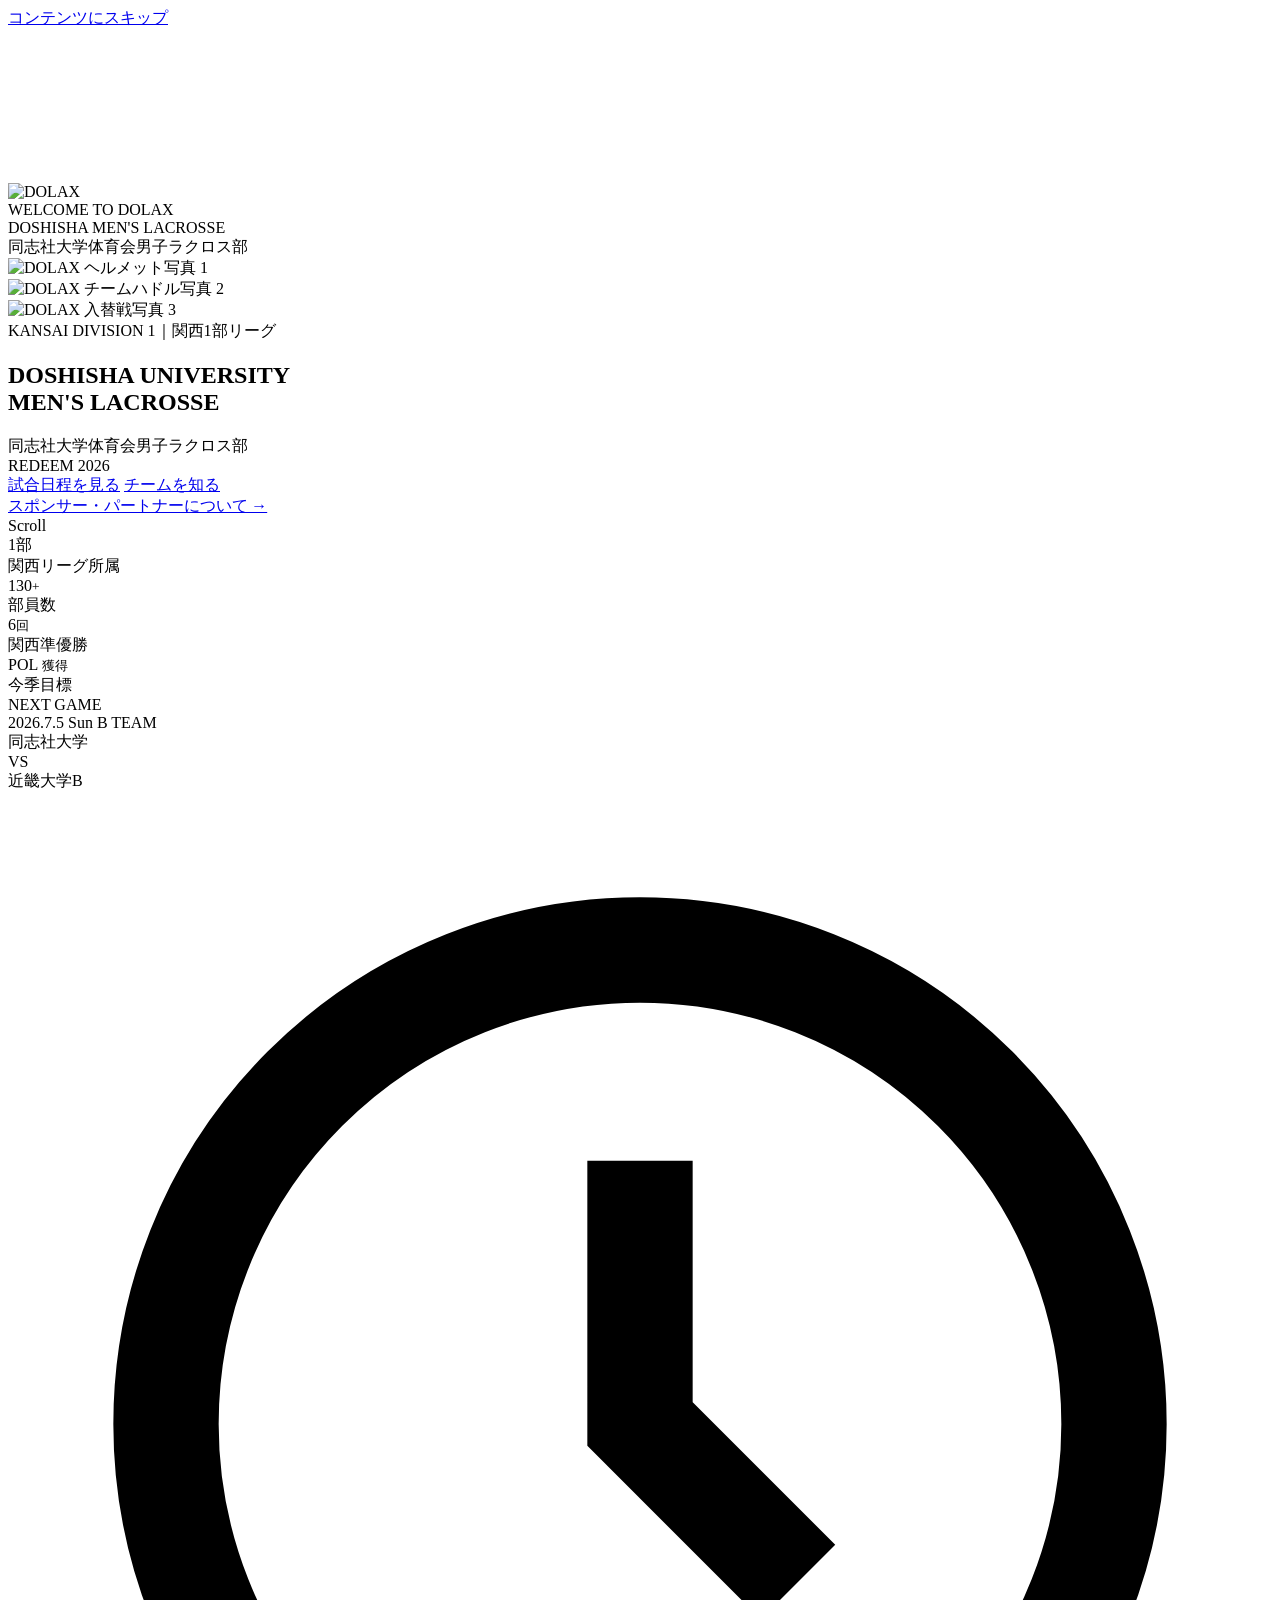
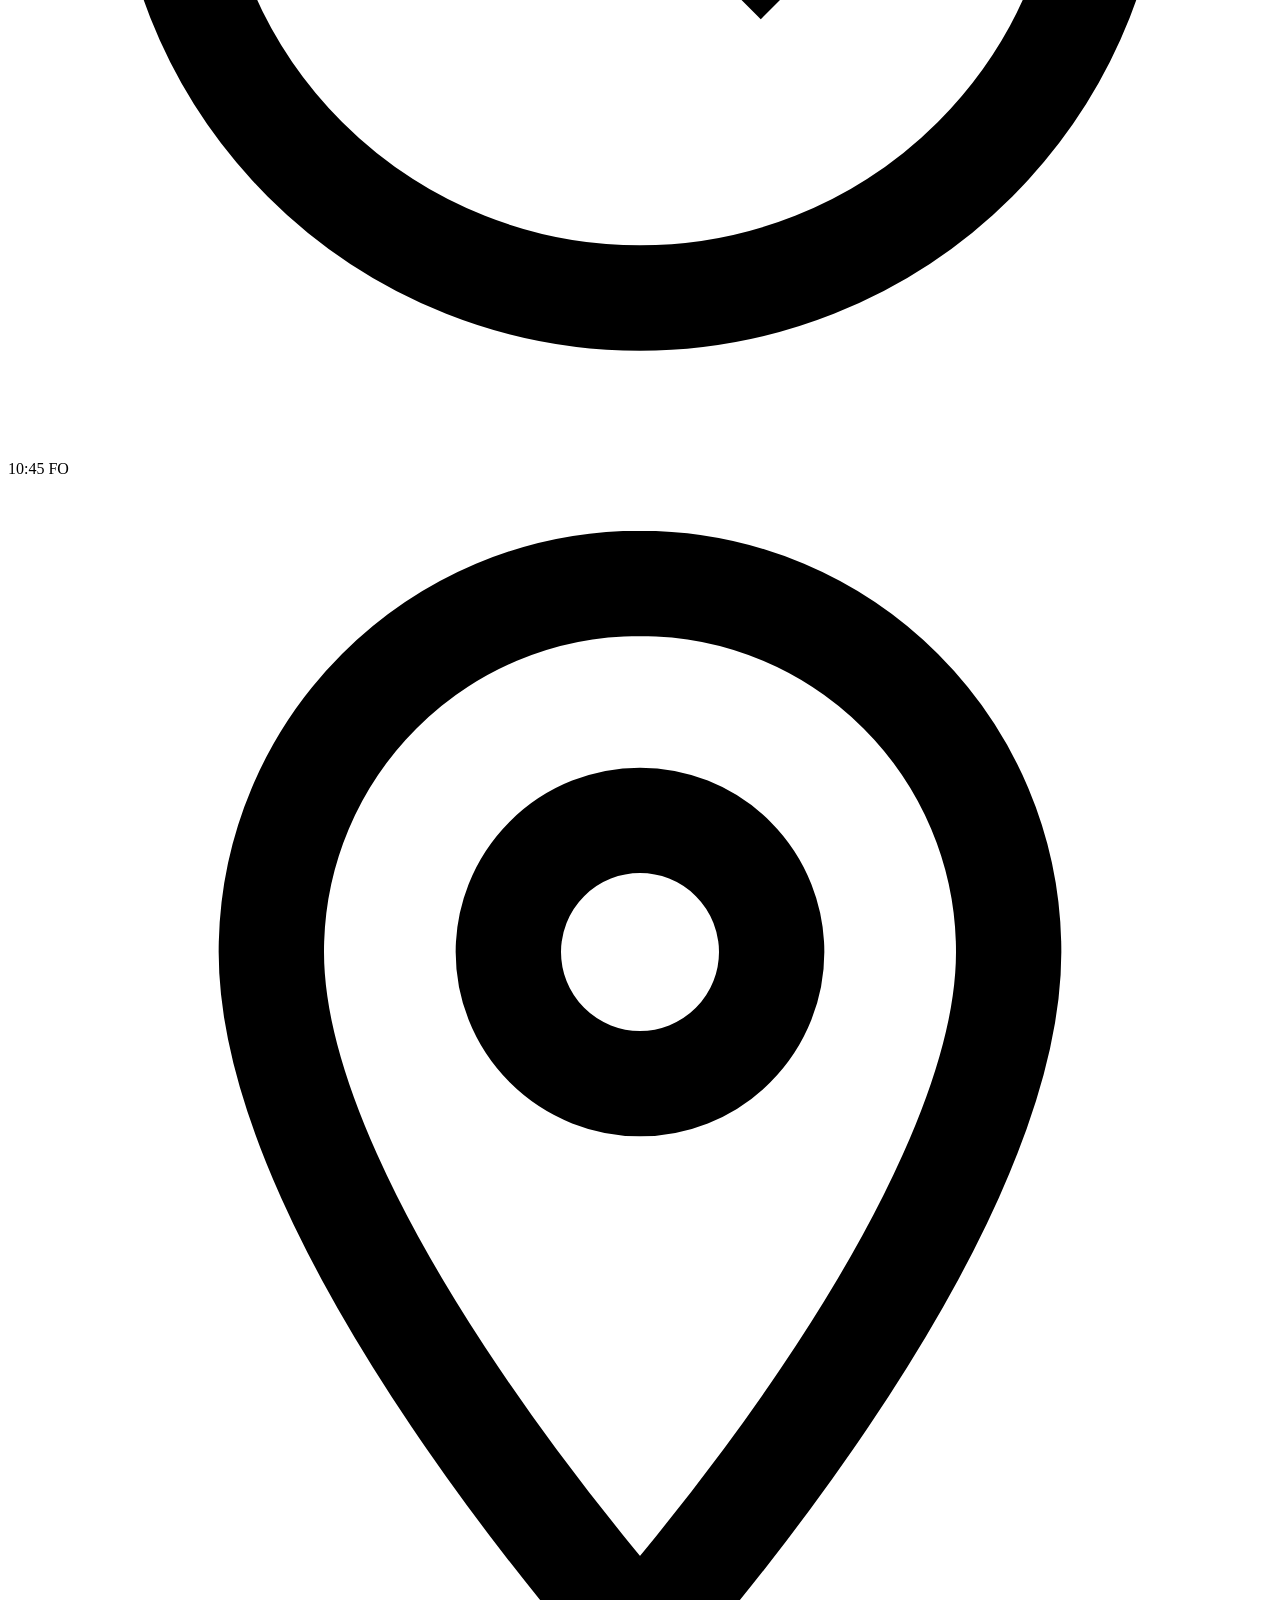
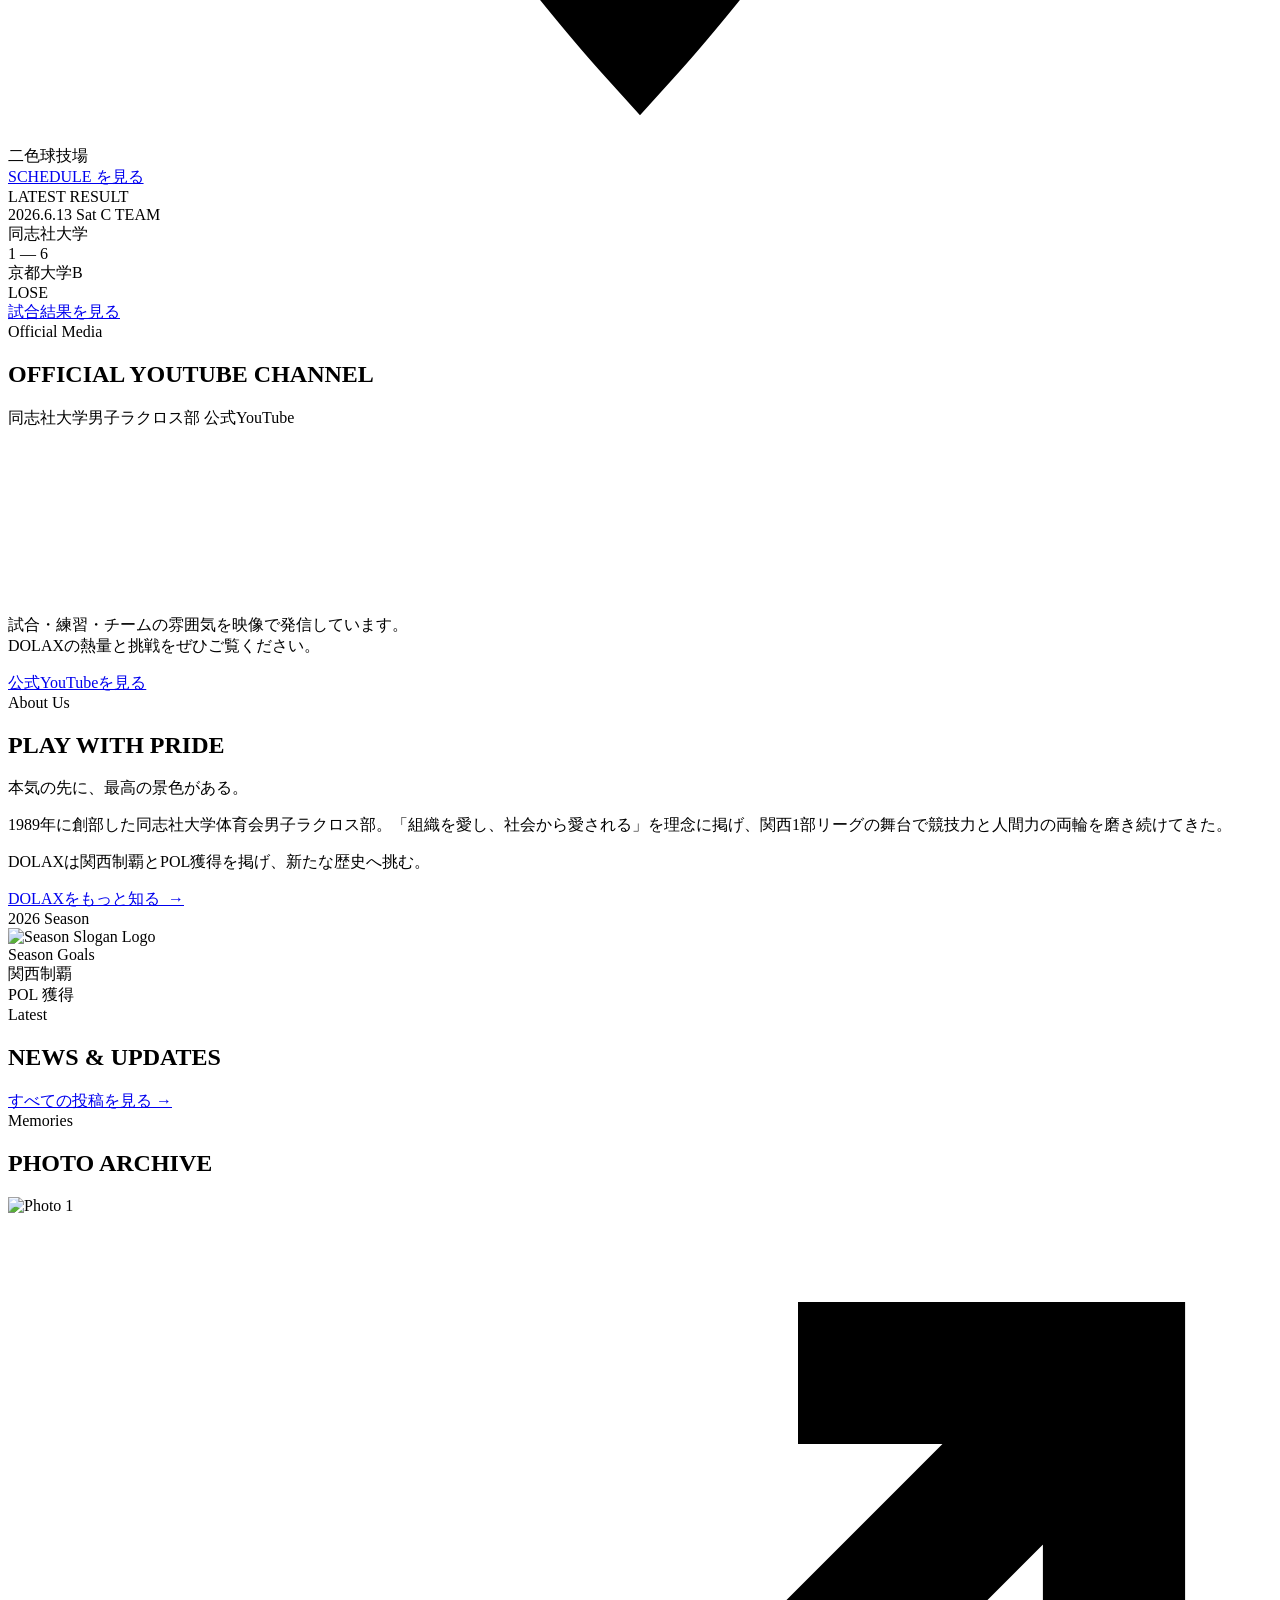
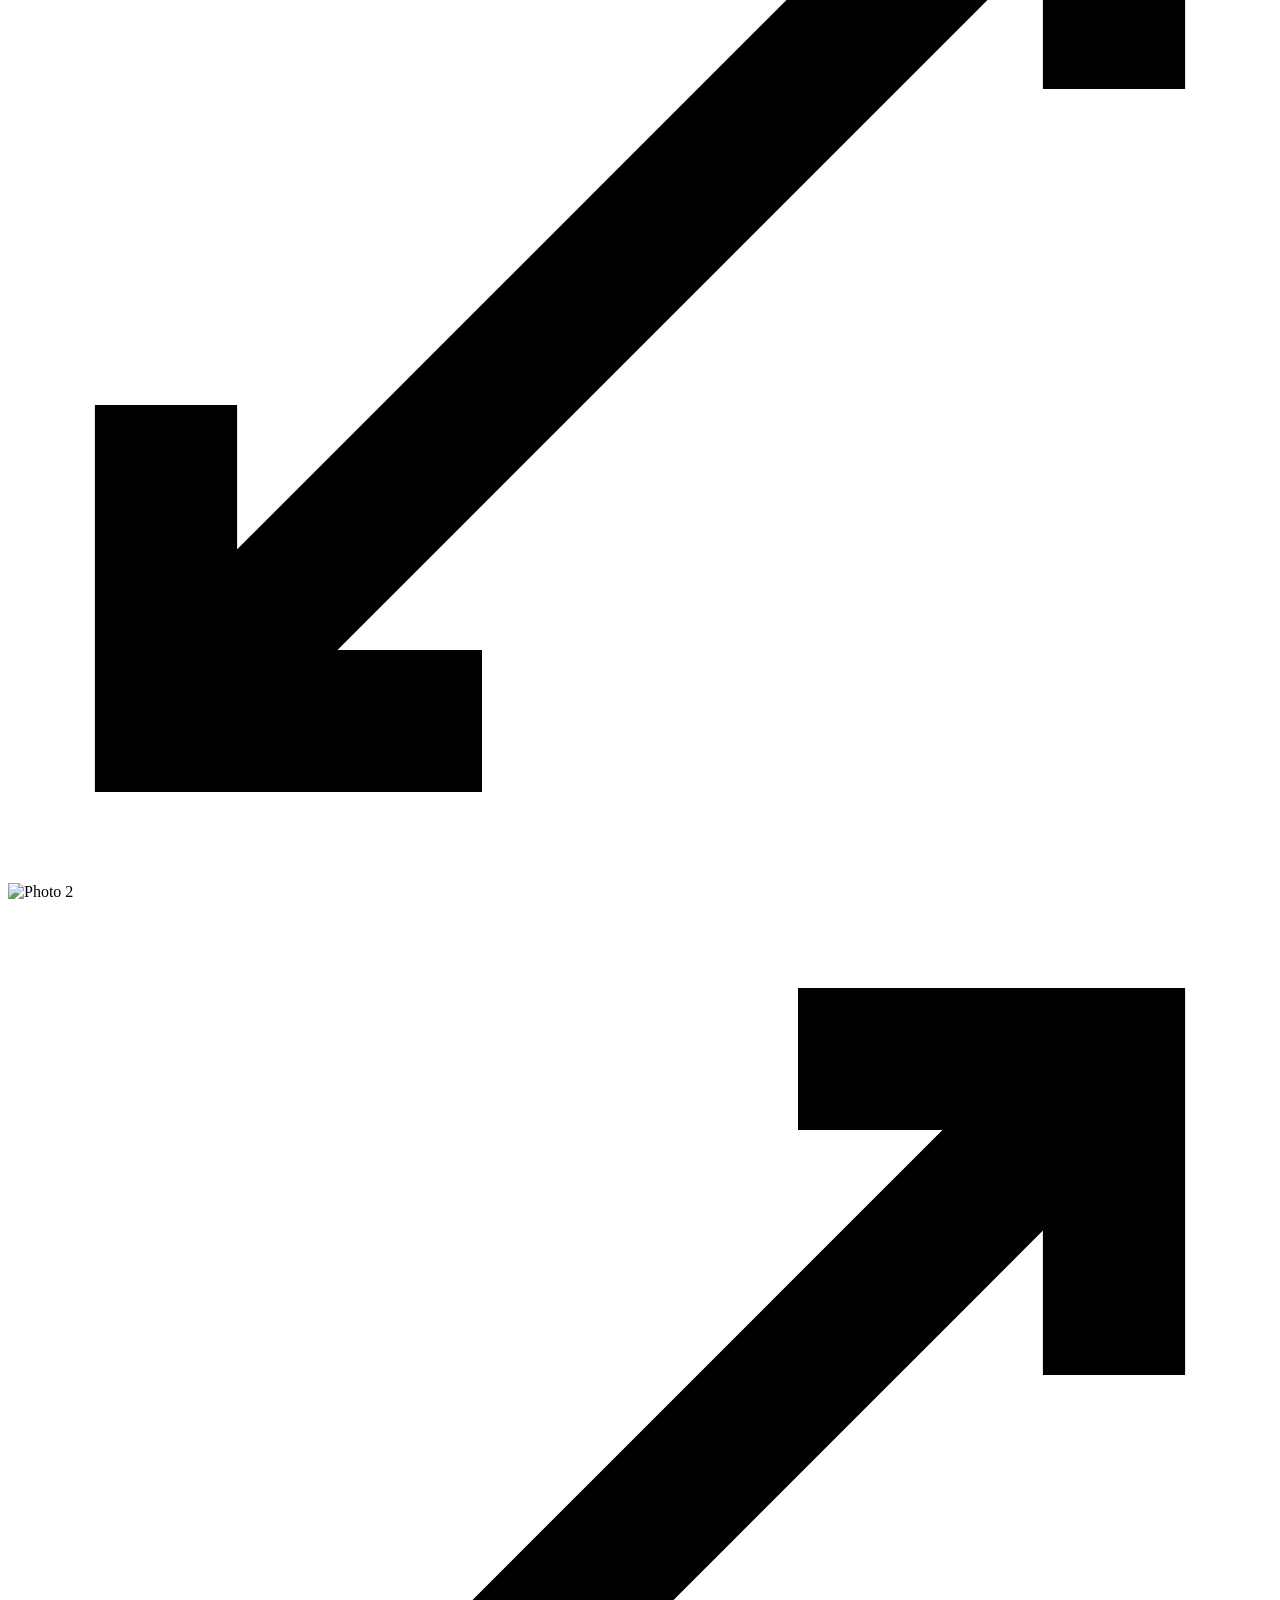
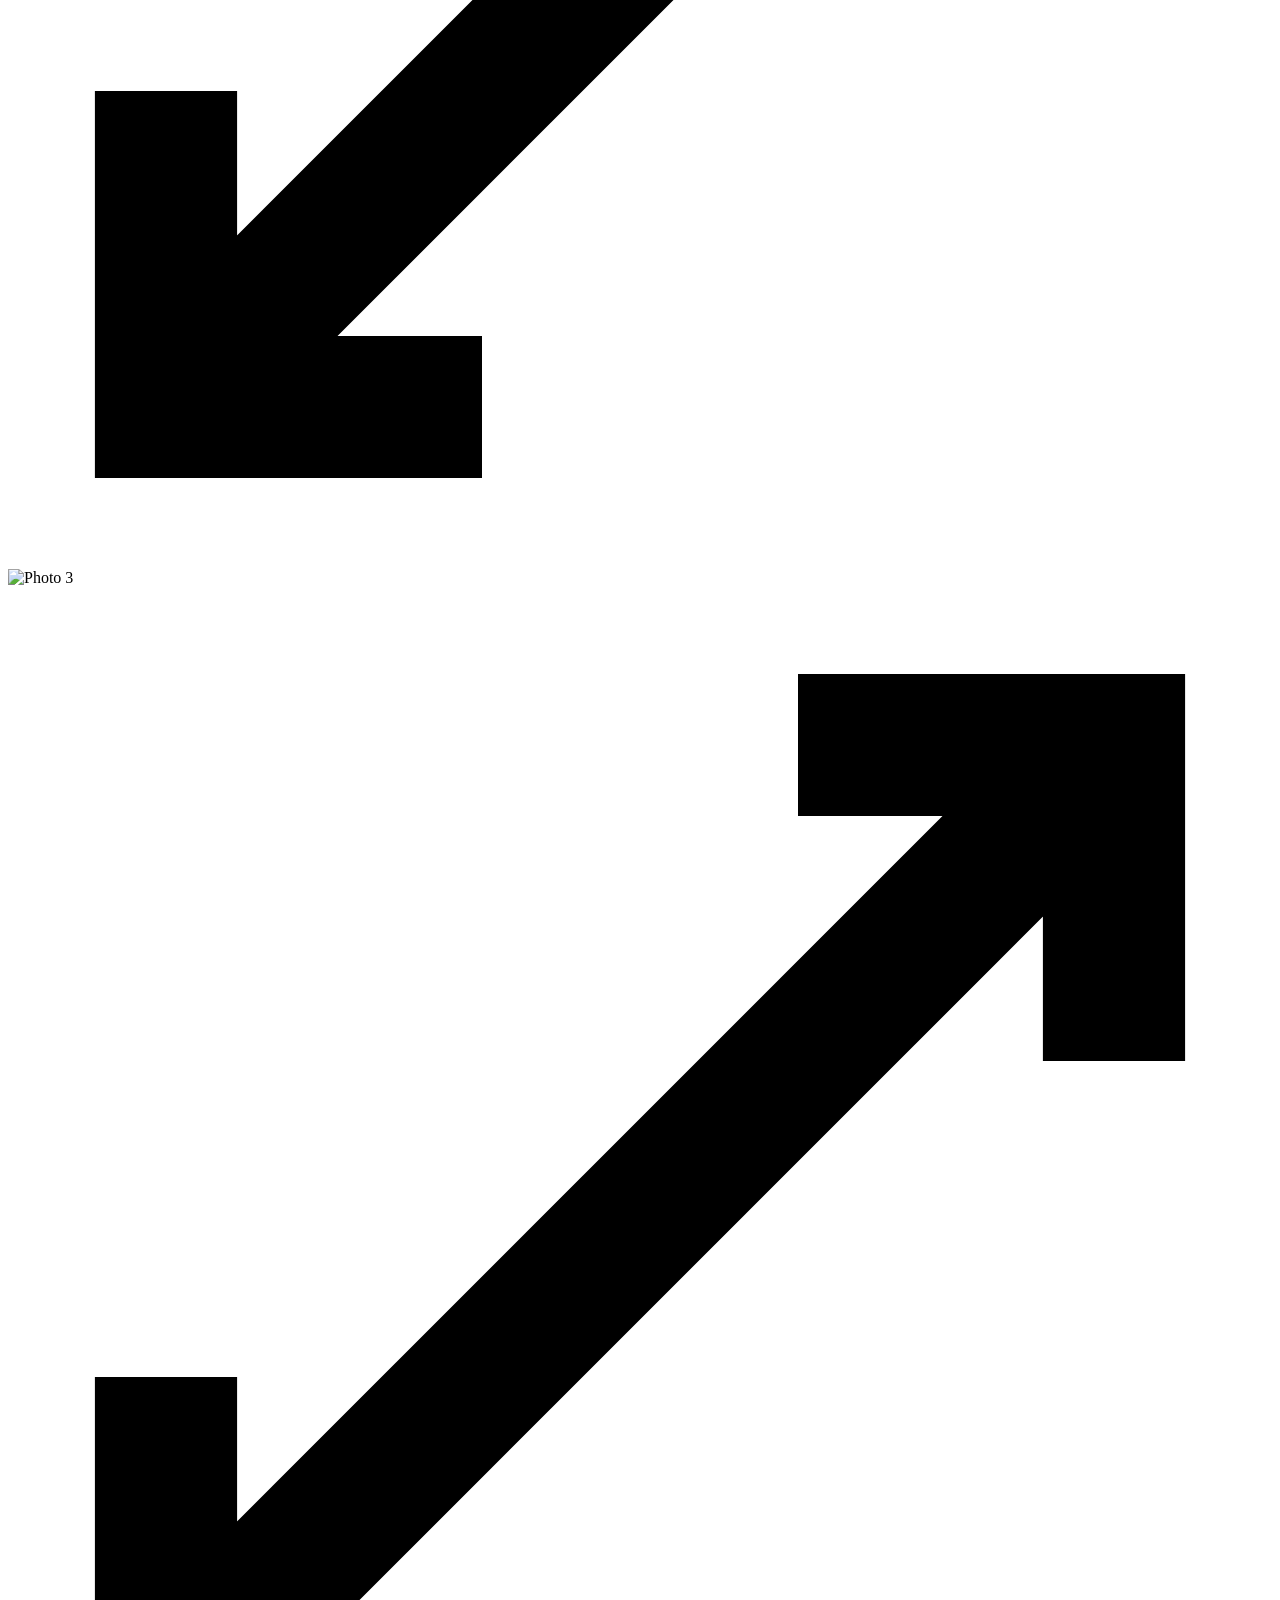
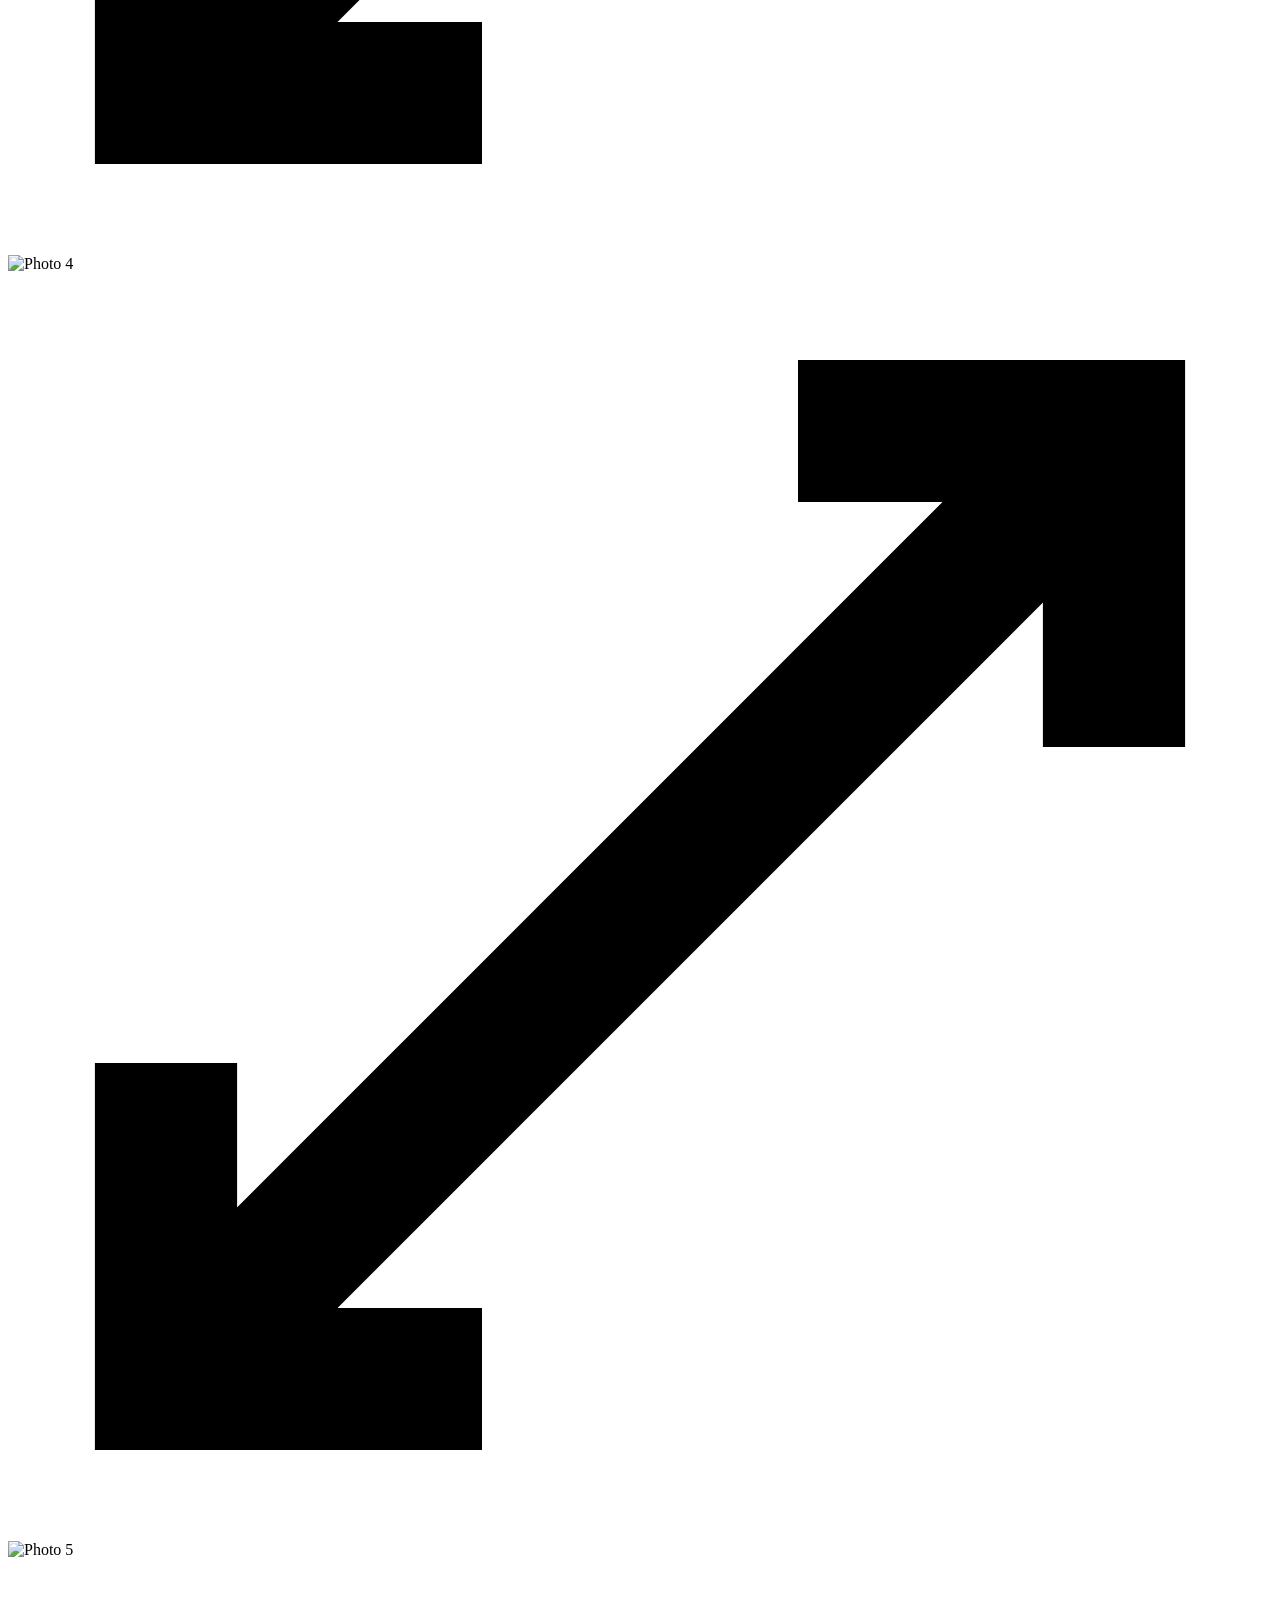
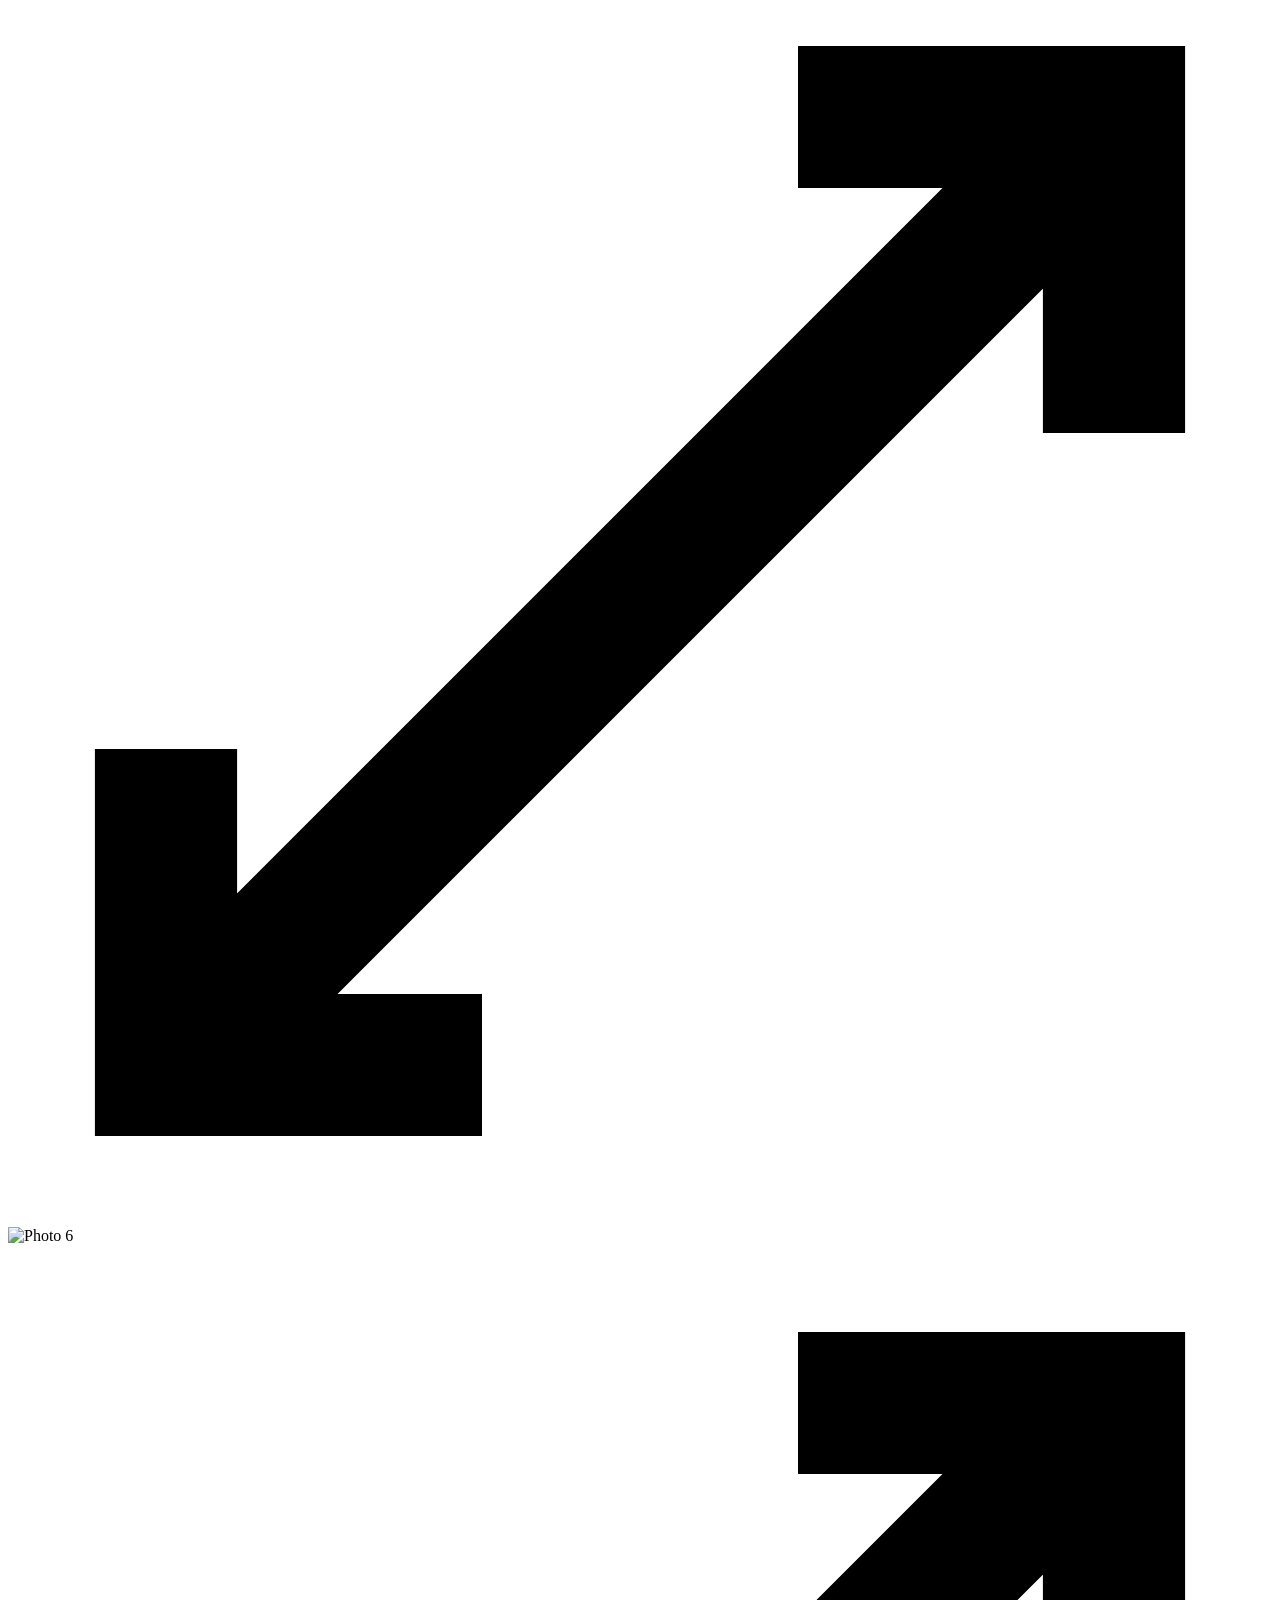
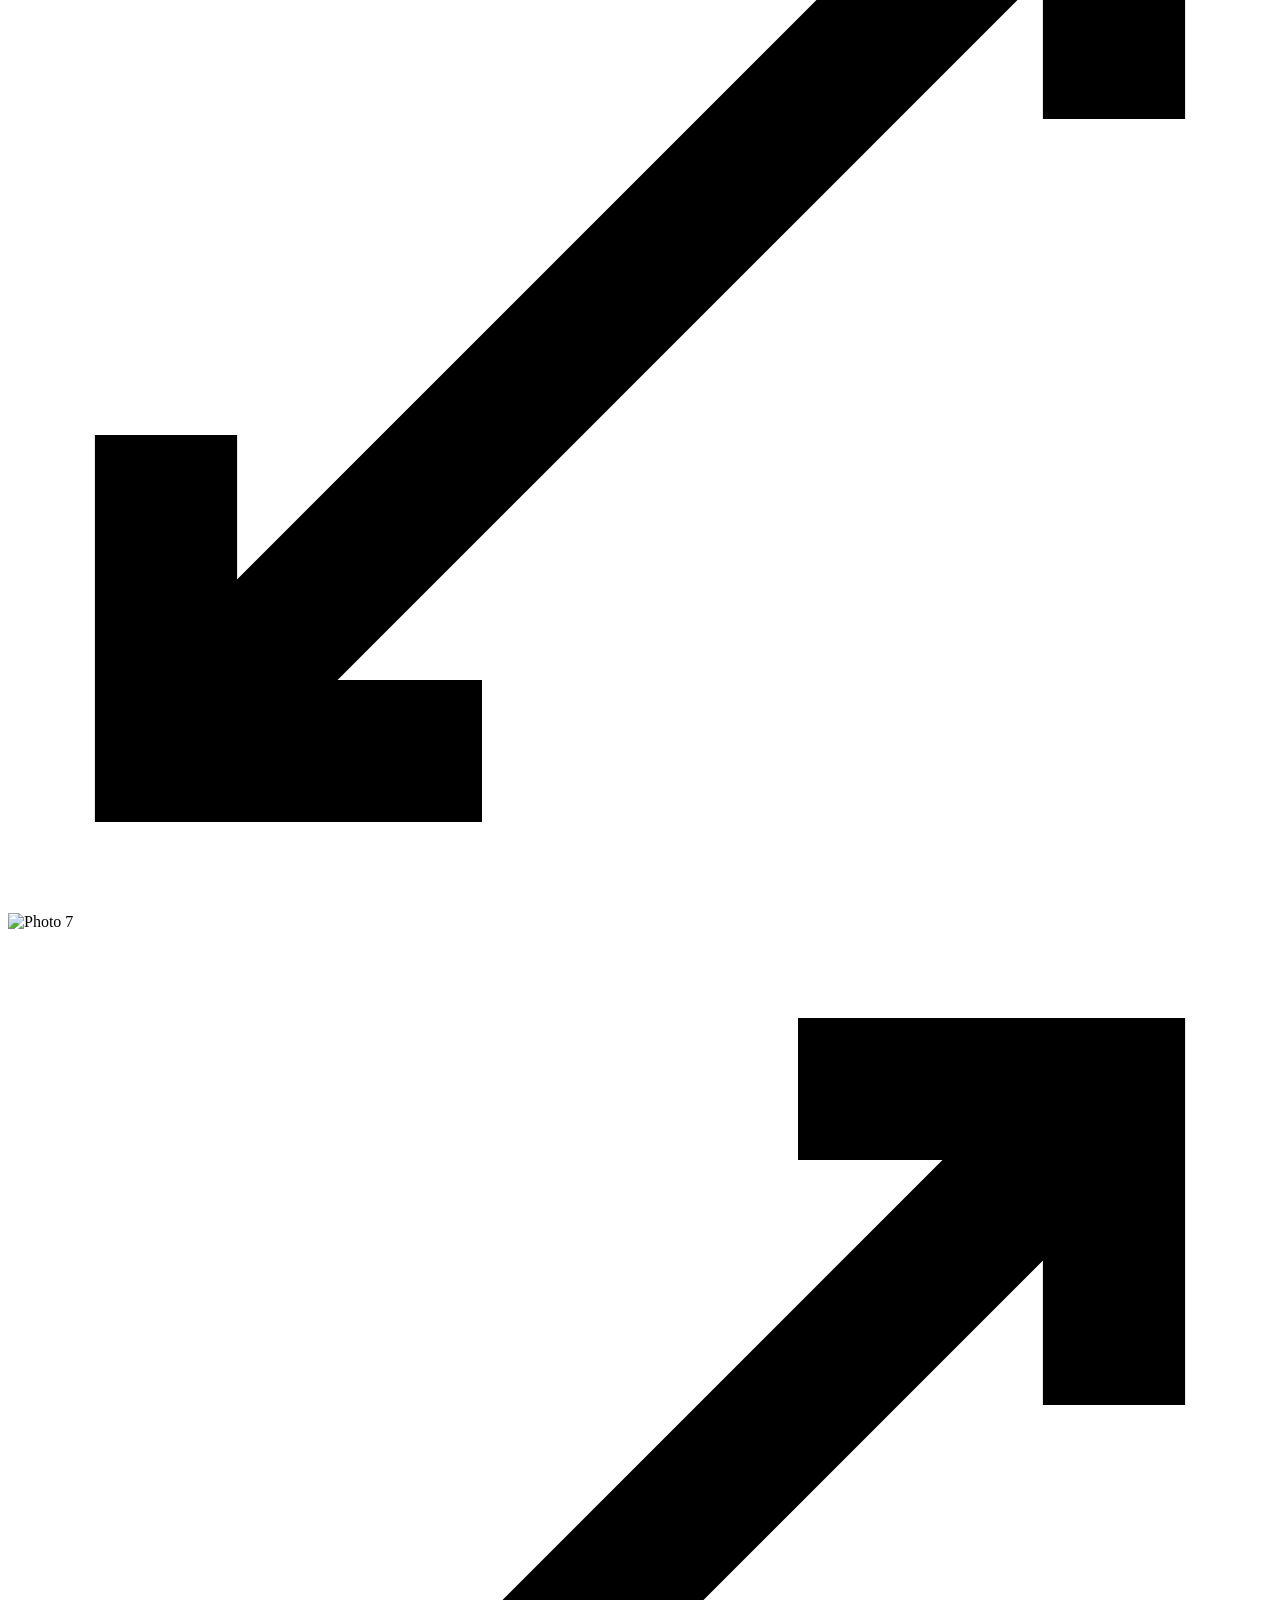
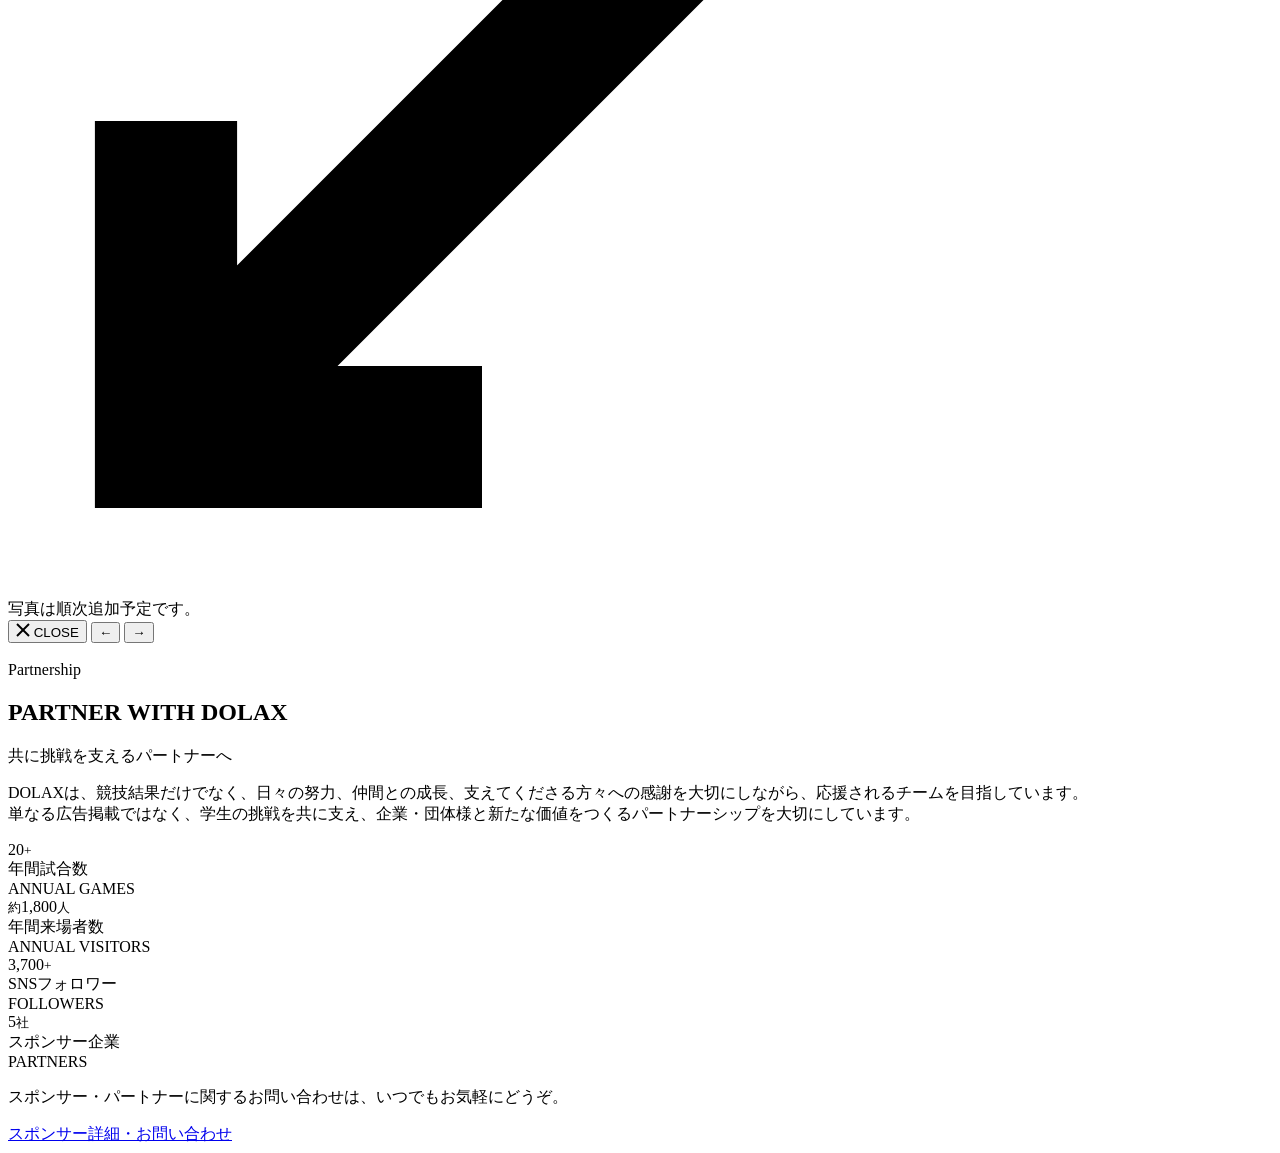
==== commit 48ddd635: "Add files via upload" ====
--- a/index.html
+++ b/index.html
@@ -3,854 +3,218 @@
 <head>
 <meta charset="UTF-8">
 <meta name="viewport" content="width=device-width, initial-scale=1.0">
-<title>DOLAX | 同志社大学体育会男子ラクロス部</title>
+<meta name="description" content="同志社大学体育会男子ラクロス部DOLAX公式サイト。関西1部リーグで挑戦する130名以上のチームの試合日程・選手情報・最新ニュースを掲載しています。">
+<title>DOLAX — 同志社大学体育会男子ラクロス部 公式サイト</title>
+<meta property="og:type" content="website">
+<meta property="og:title" content="DOLAX — 同志社大学体育会男子ラクロス部 公式サイト">
+<meta property="og:description" content="同志社大学体育会男子ラクロス部DOLAX公式サイト。関西1部リーグで挑戦する130名以上のチームの試合日程・選手情報・最新ニュースを掲載しています。">
+<meta property="og:locale" content="ja_JP">
+<meta property="og:site_name" content="DOLAX">
+<meta property="og:url" content="https://dolax-lacrosse.jp/">
+<meta property="og:image" content="https://dolax-lacrosse.jp/assets/hero1.webp">
+<meta name="twitter:card" content="summary_large_image">
+<meta name="twitter:title" content="DOLAX — 同志社大学体育会男子ラクロス部 公式サイト">
+<meta name="twitter:description" content="同志社大学体育会男子ラクロス部DOLAX公式サイト。関西1部リーグで挑戦する130名以上のチームの試合日程・選手情報・最新ニュースを掲載しています。">
+<link rel="canonical" href="https://dolax-lacrosse.jp/">
 <link rel="preconnect" href="https://fonts.googleapis.com">
 <link rel="preconnect" href="https://fonts.gstatic.com" crossorigin>
-<link href="https://fonts.googleapis.com/css2?family=Oswald:wght@400;500;600;700&family=Playfair+Display:ital,wght@1,500;1,600;1,700&family=Noto+Sans+JP:wght@400;500;700;900&family=Shippori+Mincho:wght@500;600;700&display=swap" rel="stylesheet">
-<style>
-  :root {
-    --navy:      #14233f;
-    --navy-deep: #0d1830;
-    --navy-mid:  #1b2f52;
-    --gold:      #c2902f;
-    --gold-soft: #d2a64e;
-    --cream:     #f4f1ea;
-    --paper:     #ffffff;
-    --ink:       #1b2434;
-    --muted:     #697086;
-    --line:      #e4e0d6;
-    --maxw:      1240px;
-  }
-  *, *::before, *::after { box-sizing: border-box; margin: 0; padding: 0; }
-  html { scroll-behavior: smooth; }
-  body {
-    font-family: "Noto Sans JP", sans-serif;
-    background: var(--cream);
-    color: var(--ink);
-    line-height: 1.8;
-    -webkit-font-smoothing: antialiased;
-  }
-  img { display: block; max-width: 100%; }
-  a { color: inherit; text-decoration: none; }
-  .wrap { max-width: var(--maxw); margin: 0 auto; padding: 0 32px; }
-
-  /* ---- IMAGE SLOT ---- */
-  .img-slot {
-    background: rgba(255,255,255,.06);
-    border: 2px dashed rgba(255,255,255,.18);
-    display: flex;
-    flex-direction: column;
-    align-items: center;
-    justify-content: center;
-    cursor: pointer;
-    position: relative;
-    overflow: hidden;
-    transition: border-color .2s;
-  }
-  .img-slot.light {
-    background: rgba(20,35,63,.05);
-    border-color: rgba(20,35,63,.15);
-  }
-  .img-slot .slot-label {
-    font-family: "Oswald", sans-serif;
-    font-size: 12px;
-    letter-spacing: .1em;
-    color: rgba(255,255,255,.45);
-    pointer-events: none;
-    user-select: none;
-    text-align: center;
-    padding: 8px;
-  }
-  .img-slot.light .slot-label { color: rgba(20,35,63,.3); }
-  .img-slot.over { border-color: var(--gold); background: rgba(194,144,47,.08); }
-  .img-slot img.filled {
-    position: absolute;
-    inset: 0;
-    width: 100%;
-    height: 100%;
-    object-fit: cover;
-  }
-
-  /* ============ HEADER ============ */
-  header {
-    position: sticky; top: 0; z-index: 50;
-    background: rgba(244,241,234,.92);
-    backdrop-filter: blur(8px);
-    border-bottom: 1px solid var(--line);
-  }
-  .nav { display: flex; align-items: center; justify-content: space-between; height: 74px; }
-  .logo {
-    font-family: "Oswald", sans-serif; font-weight: 700;
-    font-size: 30px; letter-spacing: 1px; white-space: nowrap;
-  }
-  .logo .do  { color: var(--navy); }
-  .logo .lax { color: var(--gold); }
-  .nav-links { display: flex; gap: 28px; align-items: center; }
-  .nav-links a {
-    font-family: "Oswald", sans-serif; font-weight: 500;
-    font-size: 15px; letter-spacing: .06em;
-    color: var(--ink); position: relative; padding: 4px 0; transition: color .2s;
-  }
-  .nav-links a::after {
-    content: ""; position: absolute; left: 0; bottom: -2px;
-    width: 0; height: 2px; background: var(--gold); transition: width .25s;
-  }
-  .nav-links a:hover { color: var(--gold); }
-  .nav-links a:hover::after { width: 100%; }
-  .btn-recruit {
-    background: var(--navy); color: #fff;
-    font-family: "Noto Sans JP", sans-serif;
-    font-weight: 700; font-size: 14px;
-    padding: 13px 26px; letter-spacing: .08em;
-    border: 1px solid var(--navy); transition: .2s;
-  }
-  .btn-recruit:hover { background: var(--gold); border-color: var(--gold); }
-  .hamburger { display: none; flex-direction: column; gap: 6px; cursor: pointer; }
-  .hamburger span { width: 28px; height: 2.5px; background: var(--navy); display: block; }
-
-  /* ============ HERO ============ */
-  .hero {
-    position: relative; background: var(--navy); color: #fff;
-    overflow: hidden; border-bottom: 3px solid var(--gold);
-  }
-  .hero-grid {
-    display: grid; grid-template-columns: 1fr 1fr; min-height: 560px;
-  }
-  .hero-left {
-    padding: 64px 0; display: flex; flex-direction: column;
-    justify-content: center; position: relative; z-index: 3;
-  }
-  .hero-right { position: relative; }
-  .hero-photo {
-    position: absolute; inset: 0; width: 100%; height: 100%;
-    border: none;
-  }
-  .hero-photo::after {
-    content: ""; position: absolute; inset: 0;
-    background: linear-gradient(90deg, var(--navy) 0%, rgba(20,35,63,.55) 22%, rgba(20,35,63,0) 55%);
-    pointer-events: none; z-index: 1;
-  }
-  .hero-photo .slot-label { z-index: 2; }
-  .hero-smoke-overlay {
-    position: absolute; right: -4%; bottom: -6%; width: 60%;
-    opacity: .18; z-index: 2; pointer-events: none;
-    background: radial-gradient(ellipse 60% 60% at 70% 80%, rgba(194,144,47,.35) 0%, transparent 70%);
-    height: 60%; mix-blend-mode: screen;
-  }
-  .eyebrow {
-    display: flex; align-items: center; gap: 14px;
-    font-family: "Oswald", sans-serif; font-weight: 600;
-    letter-spacing: .18em; font-size: 15px; margin-bottom: 22px;
-  }
-  .eyebrow .tick { width: 34px; height: 5px; background: var(--gold); flex-shrink: 0; }
-  .eyebrow .jp {
-    font-family: "Noto Sans JP"; font-weight: 500; font-size: 13px;
-    color: #c9d2e2; letter-spacing: .1em;
-  }
-  .hero h1 {
-    font-family: "Oswald", sans-serif; font-weight: 700;
-    font-size: 84px; line-height: .95; letter-spacing: .01em;
-  }
-  .hero .redeem {
-    font-family: "Playfair Display", serif; font-style: italic;
-    font-weight: 700; font-size: 92px; line-height: 1;
-    color: var(--gold); margin-top: 2px;
-  }
-  .hero .tagline {
-    font-family: "Shippori Mincho", serif; font-weight: 600;
-    font-size: 25px; margin-top: 24px; letter-spacing: .04em;
-  }
-  .hero-btns { display: flex; gap: 16px; margin-top: 38px; }
-  .hbtn {
-    font-family: "Noto Sans JP"; font-weight: 700; font-size: 15px;
-    padding: 15px 34px; border: 1px solid rgba(255,255,255,.6);
-    transition: .2s; letter-spacing: .06em;
-  }
-  .hbtn.solid { background: var(--navy-mid); border-color: var(--navy-mid); }
-  .hbtn.solid:hover { background: var(--gold); border-color: var(--gold); }
-  .hbtn.ghost:hover { background: #fff; color: var(--navy); }
-  .scroll-ind {
-    position: absolute; right: 18px; top: 50%; transform: translateY(-50%);
-    z-index: 4; display: flex; flex-direction: column; align-items: center;
-    gap: 12px; color: #c9d2e2;
-  }
-  .scroll-ind span {
-    writing-mode: vertical-rl; font-family: "Oswald";
-    letter-spacing: .3em; font-size: 13px;
-  }
-  .scroll-ind .ar { width: 1px; height: 46px; background: #c9d2e2; }
-
-  /* ============ STATS ============ */
-  .stats { background: var(--navy-deep); color: #fff; border-bottom: 3px solid var(--gold); }
-  .stats-grid { display: grid; grid-template-columns: repeat(4,1fr); }
-  .stat { padding: 34px 24px; text-align: center; position: relative; }
-  .stat:not(:last-child)::after {
-    content: ""; position: absolute; right: 0; top: 24%;
-    height: 52%; width: 1px; background: rgba(255,255,255,.16);
-  }
-  .stat .num {
-    font-family: "Oswald", sans-serif; font-weight: 700;
-    font-size: 46px; line-height: 1;
-  }
-  .stat .num small { font-size: 24px; font-weight: 600; }
-  .stat .lab { font-size: 13px; color: #aeb8cc; margin-top: 8px; letter-spacing: .08em; }
-
-  /* ============ SECTION SHELL ============ */
-  section { position: relative; }
-  .sec-pad { padding: 96px 0; }
-  .kicker {
-    font-family: "Playfair Display", serif; font-style: italic;
-    color: var(--gold); font-size: 22px; margin-bottom: 6px;
-  }
-  .sec-title {
-    font-family: "Oswald", sans-serif; font-weight: 700;
-    font-size: 42px; letter-spacing: .02em; color: var(--navy); line-height: 1.1;
-  }
-
-  /* ============ ABOUT ============ */
-  .about-grid { display: grid; grid-template-columns: 300px 1fr 360px; gap: 48px; align-items: start; }
-  .portrait-frame { position: relative; }
-  .portrait-frame .corner {
-    position: absolute; top: -14px; left: -14px;
-    width: 46px; height: 46px; background: var(--gold); z-index: 0;
-  }
-  .portrait-frame .corner-br {
-    position: absolute; bottom: -14px; right: -14px;
-    width: 46px; height: 46px; background: var(--gold); z-index: 0;
-  }
-  .portrait-frame .img-slot {
-    position: relative; z-index: 1;
-    border: 3px solid var(--navy); width: 100%; height: 380px;
-  }
-  .about-mid .tagline2 {
-    font-family: "Shippori Mincho", serif; font-weight: 600;
-    font-style: italic; color: var(--gold); font-size: 24px; margin: 14px 0 22px;
-  }
-  .about-mid p { color: #3a4154; font-size: 15.5px; margin-bottom: 14px; line-height: 2; }
-  .about-founded {
-    display: flex; align-items: center; gap: 10px;
-    margin-top: 28px; padding-top: 24px;
-    border-top: 1px solid var(--line);
-  }
-  .about-founded .f-year {
-    font-family: "Oswald", sans-serif; font-weight: 700;
-    font-size: 28px; color: var(--navy); line-height: 1;
-  }
-  .about-founded .f-label {
-    font-size: 11px; color: var(--muted); letter-spacing: .08em;
-    line-height: 1.6; text-transform: uppercase;
-  }
-  .about-founded .f-div {
-    width: 1px; height: 36px; background: var(--line); margin: 0 8px;
-  }
-  .about-mid .btn-more {
-    display: inline-block; margin-top: 26px;
-    background: var(--navy); color: #fff; font-weight: 700;
-    font-size: 14px; padding: 13px 30px; letter-spacing: .06em; transition: .2s;
-  }
-  .about-mid .btn-more:hover { background: var(--gold); }
-  .season-card {
-    background: #eceadf; padding: 40px 36px;
-    position: relative; overflow: hidden;
-  }
-  .season-card .ssn {
-    font-family: "Playfair Display", serif; font-style: italic;
-    color: var(--gold); font-size: 18px; text-align: center;
-  }
-  .season-card .ghost {
-    position: absolute; top: 30px; left: 50%; transform: translateX(-50%);
-    font-family: "Playfair Display", serif; font-style: italic;
-    font-weight: 700; font-size: 96px; color: rgba(20,35,63,.06);
-    white-space: nowrap; z-index: 0;
-  }
-  .season-card .big-redeem {
-    font-family: "Playfair Display", serif; font-style: italic;
-    font-weight: 700; font-size: 62px; color: var(--gold);
-    text-align: center; margin: 18px 0 30px; position: relative; z-index: 1;
-  }
-  .season-goals { display: grid; grid-template-columns: 1fr 1fr; gap: 14px; position: relative; z-index: 1; }
-  .goal {
-    background: var(--navy); color: #fff; text-align: center;
-    padding: 20px 8px; font-family: "Shippori Mincho", serif;
-    font-weight: 700; font-size: 20px; letter-spacing: .2em;
-    border-top: 3px solid var(--gold);
-  }
-
-  /* ============ WHAT DEFINES ============ */
-  .defines { background: var(--cream); }
-  .defines-kicker {
-    font-family: "Playfair Display", serif; font-style: italic;
-    color: var(--gold); font-size: 20px; text-align: center;
-    display: block; margin-bottom: 8px;
-  }
-  .defines-head {
-    font-family: "Oswald"; font-weight: 700; font-size: 34px;
-    letter-spacing: .12em; color: var(--navy); text-align: center; margin-bottom: 54px;
-  }
-  .defines-layout { display: grid; grid-template-columns: 1.5fr 1fr; gap: 56px; align-items: start; }
-  .cards3 { display: grid; grid-template-columns: repeat(3,1fr); gap: 20px; }
-  .vcard {
-    background: #fff; border: 1px solid var(--line);
-    border-top: 3px solid var(--gold);
-    padding: 34px 26px 30px; position: relative; overflow: hidden;
-    transition: transform .2s, box-shadow .2s;
-  }
-  .vcard:hover {
-    transform: translateY(-3px);
-    box-shadow: 0 8px 28px rgba(20,35,63,.1);
-  }
-  .vcard .gn {
-    position: absolute; right: 14px; top: 6px;
-    font-family: "Oswald"; font-weight: 700; font-size: 64px;
-    color: rgba(20,35,63,.05);
-  }
-  .vcard .ico { height: 46px; color: var(--gold); margin-bottom: 22px; }
-  .vcard .ico svg { height: 46px; width: auto; }
-  .vcard h3 { font-size: 19px; font-weight: 700; color: var(--navy); margin-bottom: 12px; }
-  .vcard p { font-size: 14px; color: #4a5167; line-height: 1.85; }
-  .vcard .rule { width: 54px; height: 3px; background: var(--gold); margin-top: 22px; }
-
-  /* timeline */
-  .timeline-wrap { position: relative; }
-  .timeline-wrap .ghost-do {
-    position: absolute; right: -10px; bottom: -10px;
-    font-family: "Oswald"; font-weight: 700; font-size: 120px;
-    color: rgba(20,35,63,.04); letter-spacing: .05em; z-index: 0;
-  }
-  .timeline { position: relative; padding-left: 30px; z-index: 1; }
-  .timeline::before {
-    content: ""; position: absolute; left: 6px; top: 6px; bottom: 6px;
-    width: 3px; background: var(--gold); opacity: .5;
-  }
-  .tl-item { position: relative; margin-bottom: 26px; }
-  .tl-item::before {
-    content: ""; position: absolute; left: -30px; top: 4px;
-    width: 13px; height: 13px; background: var(--gold);
-  }
-  .tl-item h4 {
-    font-family: "Oswald"; font-weight: 700; font-size: 18px;
-    color: var(--navy); letter-spacing: .03em;
-  }
-  .tl-item .yr { font-family: "Oswald"; color: var(--gold); }
-  .tl-item p { font-size: 13px; color: var(--muted); margin-top: 1px; }
-  .tl-item.current::before {
-    background: var(--gold);
-    box-shadow: 0 0 0 4px rgba(194,144,47,.18);
-    width: 15px; height: 15px; left: -31px;
-  }
-  .tl-item.current h4 { color: var(--gold); }
-  .tl-item.current p { color: var(--ink); font-weight: 500; }
-
-  /* ============ THE FIELD / NEWS / BECOME ============ */
-  .field-sec { background: var(--navy); color: #fff; }
-  .field-layout { display: grid; grid-template-columns: 1.05fr .95fr .8fr; gap: 30px; align-items: stretch; }
-  .blk-label {
-    display: flex; align-items: center; gap: 12px;
-    font-family: "Oswald"; font-weight: 700; font-size: 22px;
-    letter-spacing: .12em; margin-bottom: 22px;
-  }
-  .blk-label .lcorner {
-    width: 22px; height: 22px;
-    border-left: 3px solid var(--gold); border-top: 3px solid var(--gold);
-  }
-  .gallery {
-    display: grid; grid-template-columns: 1fr 1fr;
-    grid-template-rows: auto auto auto; gap: 10px;
-  }
-  .gcell { position: relative; overflow: hidden; }
-  .gcell .cap {
-    position: absolute; left: 0; bottom: 0;
-    background: var(--gold); color: #fff; font-size: 12px;
-    font-weight: 700; padding: 5px 12px; letter-spacing: .06em;
-    z-index: 2; white-space: nowrap;
-  }
-  .gcell.big { grid-column: 1 / -1; }
-  .gcell.big .img-slot { height: 172px; }
-  .gcell.sm  .img-slot { height: 124px; }
-  .gcell .img-slot { width: 100%; }
-
-  .news-card {
-    background: #fff; color: var(--ink);
-    padding: 26px 24px; display: flex; flex-direction: column;
-  }
-  .news-card .nc-head {
-    text-align: center; font-family: "Oswald"; font-weight: 700;
-    letter-spacing: .1em; font-size: 19px; color: var(--navy); margin-bottom: 20px;
-  }
-  .news-item {
-    display: grid; grid-template-columns: 96px 1fr; gap: 16px;
-    padding: 16px 0; border-bottom: 1px solid var(--line); align-items: center;
-  }
-  .news-item .img-slot { width: 96px; height: 68px; }
-  .news-item .tag {
-    font-family: "Oswald"; font-weight: 700; font-size: 11px;
-    letter-spacing: .1em; color: var(--gold);
-  }
-  .news-item h5 {
-    font-size: 14px; font-weight: 700; color: var(--navy);
-    line-height: 1.5; margin: 3px 0 5px;
-  }
-  .news-item .date { font-size: 12px; color: var(--muted); font-family: "Oswald"; }
-  .news-all {
-    margin-top: auto; padding-top: 18px; text-align: right;
-    font-family: "Oswald"; font-weight: 600; font-size: 14px; color: var(--navy);
-    display: flex; align-items: center; justify-content: flex-end; gap: 8px;
-  }
-
-  .become {
-    position: relative; background: var(--navy-deep); overflow: hidden;
-    padding: 34px 30px; display: flex; flex-direction: column;
-    justify-content: center; border: 1px solid rgba(255,255,255,.08);
-  }
-  .become .ghost-do {
-    position: absolute; right: -6px; bottom: 8px;
-    font-family: "Oswald"; font-weight: 700; font-size: 80px;
-    color: rgba(255,255,255,.05); writing-mode: vertical-rl; letter-spacing: .1em;
-  }
-  .become h3 {
-    font-family: "Oswald"; font-weight: 700; font-size: 32px;
-    letter-spacing: .04em; line-height: 1.1; position: relative; z-index: 1;
-  }
-  .become .lead {
-    font-weight: 700; font-size: 15px; margin: 16px 0 6px;
-    position: relative; z-index: 1;
-  }
-  .become p { font-size: 13px; color: #b9c2d6; position: relative; z-index: 1; }
-  .become-btns {
-    display: flex; flex-direction: column; gap: 12px;
-    margin-top: 24px; position: relative; z-index: 1;
-  }
-  .become-btns a {
-    text-align: center; font-weight: 700; font-size: 14px;
-    padding: 14px; letter-spacing: .06em; transition: .2s;
-  }
-  .become-btns .gold { background: var(--gold); color: #1d1b10; }
-  .become-btns .gold:hover { background: var(--gold-soft); }
-  .become-btns .ghost-btn { border: 1px solid rgba(255,255,255,.5); color: #fff; }
-  .become-btns .ghost-btn:hover { background: #fff; color: var(--navy); }
-
-  /* ============ FOOTER ============ */
-  footer { background: var(--navy-deep); color: #cdd5e4; }
-  .foot-grid {
-    display: grid; grid-template-columns: 1.6fr 1fr 1fr 1.4fr;
-    gap: 40px; padding: 72px 0 48px;
-  }
-  .foot-logo {
-    font-family: "Oswald"; font-weight: 700;
-    font-size: 30px; letter-spacing: 1px; margin-bottom: 16px;
-  }
-  .foot-logo .do  { color: #fff; }
-  .foot-logo .lax { color: var(--gold); }
-  .foot-brand p { font-size: 13px; color: #97a1b8; line-height: 1.9; margin-bottom: 6px; }
-  .foot-soc { display: flex; gap: 14px; margin-top: 24px; }
-  .foot-soc a {
-    width: 38px; height: 38px;
-    border: 1px solid rgba(255,255,255,.22);
-    display: flex; align-items: center; justify-content: center;
-    transition: .2s; color: #cdd5e4;
-  }
-  .foot-soc a:hover { background: var(--gold); border-color: var(--gold); color: #1d1b10; }
-  .foot-soc svg { width: 17px; height: 17px; }
-  .foot-col h4 {
-    font-family: "Oswald"; font-weight: 600; letter-spacing: .14em;
-    font-size: 15px; color: #fff; margin-bottom: 18px;
-  }
-  .foot-col a {
-    display: block; font-size: 13.5px; color: #9aa4ba;
-    margin-bottom: 11px; transition: .2s;
-  }
-  .foot-col a:hover { color: var(--gold); }
-  .foot-contact .row { font-size: 13px; color: #9aa4ba; margin-bottom: 13px; line-height: 1.7; }
-  .foot-contact .row b {
-    color: var(--gold); font-family: "Oswald"; font-weight: 600;
-    letter-spacing: .06em; margin-right: 8px;
-  }
-  .copyright {
-    border-top: 1px solid rgba(255,255,255,.1);
-    text-align: center; padding: 22px;
-    font-size: 12px; color: #7d889f; letter-spacing: .04em;
-  }
-
-  /* ============ ROSTER ============ */
-  .roster-sec { background: var(--paper); border-top: 3px solid var(--gold); }
-  .roster-header { display: flex; align-items: flex-end; justify-content: space-between; margin-bottom: 52px; }
-  .roster-header .sec-title { margin-top: 4px; }
-  .position-tabs { display: flex; gap: 0; flex-wrap: wrap; }
-  .pos-tab {
-    font-family: "Oswald", sans-serif; font-weight: 600; font-size: 13px;
-    letter-spacing: .1em; padding: 10px 20px; cursor: pointer;
-    border: 1px solid var(--line); color: var(--muted); background: transparent;
-    transition: .2s; margin-left: -1px;
-  }
-  .pos-tab.active, .pos-tab:hover { background: var(--navy); color: #fff; border-color: var(--navy); z-index: 1; }
-  .roster-grid { display: grid; grid-template-columns: repeat(5, 1fr); gap: 20px; }
-  .player-card { position: relative; overflow: hidden; background: var(--cream); }
-  .player-card .player-photo { width: 100%; height: 220px; }
-  .player-card .player-num {
-    position: absolute; top: 12px; left: 12px;
-    font-family: "Oswald", sans-serif; font-weight: 700; font-size: 22px;
-    color: #fff; line-height: 1;
-    text-shadow: 0 1px 6px rgba(0,0,0,.5);
-  }
-  .player-card .player-num span { color: var(--gold); font-size: 13px; font-weight: 600; }
-  .player-card .player-info { padding: 14px 16px 18px; }
-  .player-card .player-pos {
-    font-family: "Oswald", sans-serif; font-weight: 600; font-size: 11px;
-    letter-spacing: .14em; color: var(--gold); margin-bottom: 4px;
-  }
-  .player-card .player-name {
-    font-family: "Noto Sans JP", sans-serif; font-weight: 700;
-    font-size: 15px; color: var(--navy); line-height: 1.3;
-  }
-  .player-card .player-meta { font-size: 12px; color: var(--muted); margin-top: 3px; }
-  .player-card::after {
-    content: ""; position: absolute; bottom: 0; left: 0; right: 0;
-    height: 3px; background: var(--gold); transform: scaleX(0);
-    transform-origin: left; transition: transform .25s;
-  }
-  .player-card:hover::after { transform: scaleX(1); }
-  .roster-more {
-    text-align: center; margin-top: 44px;
-  }
-  .roster-more a {
-    display: inline-block; font-family: "Oswald", sans-serif; font-weight: 600;
-    font-size: 14px; letter-spacing: .1em; padding: 13px 40px;
-    border: 2px solid var(--navy); color: var(--navy); transition: .2s;
-  }
-  .roster-more a:hover { background: var(--navy); color: #fff; }
-
-  /* ============ SCHEDULE ============ */
-  .schedule-sec { background: var(--navy); color: #fff; }
-  .schedule-header { display: flex; align-items: flex-end; justify-content: space-between; margin-bottom: 40px; }
-  .schedule-header .kicker { color: var(--gold-soft); }
-  .schedule-header .sec-title { color: #fff; }
-  .season-tabs { display: flex; gap: 0; }
-  .ssn-tab {
-    font-family: "Oswald", sans-serif; font-weight: 600; font-size: 13px;
-    letter-spacing: .1em; padding: 10px 24px; cursor: pointer;
-    border: 1px solid rgba(255,255,255,.25); color: rgba(255,255,255,.5);
-    background: transparent; transition: .2s; margin-left: -1px;
-  }
-  .ssn-tab.active, .ssn-tab:hover {
-    background: var(--gold); color: #1d1b10; border-color: var(--gold); z-index: 1;
-  }
-  .schedule-table { width: 100%; border-collapse: collapse; }
-  .schedule-table thead tr {
-    border-bottom: 2px solid var(--gold);
-  }
-  .schedule-table th {
-    font-family: "Oswald", sans-serif; font-weight: 600; font-size: 12px;
-    letter-spacing: .12em; color: var(--gold); padding: 10px 16px;
-    text-align: left; white-space: nowrap;
-  }
-  .schedule-table td {
-    font-size: 14px; padding: 16px 16px; color: #c9d2e2;
-    border-bottom: 1px solid rgba(255,255,255,.08);
-  }
-  .schedule-table tbody tr:nth-child(even) td { background: rgba(255,255,255,.03); }
-  .schedule-table tr:hover td { background: rgba(255,255,255,.07); }
-  .schedule-table .td-date {
-    font-family: "Oswald", sans-serif; font-weight: 500;
-    font-size: 14px; color: #fff; white-space: nowrap;
-  }
-  .schedule-table .td-opponent { font-weight: 700; color: #fff; }
-  .schedule-table .td-venue { font-size: 12px; color: var(--muted); }
-  .badge {
-    display: inline-block; font-family: "Oswald", sans-serif;
-    font-weight: 700; font-size: 11px; letter-spacing: .1em;
-    padding: 3px 10px; min-width: 52px; text-align: center;
-  }
-  .badge.win  { background: var(--gold); color: #1d1b10; }
-  .badge.lose { background: rgba(255,255,255,.12); color: #b9c2d6; }
-  .badge.tbd  { border: 1px solid rgba(255,255,255,.2); color: rgba(255,255,255,.4); }
-  .schedule-table .td-score {
-    font-family: "Oswald", sans-serif; font-weight: 600; font-size: 16px; color: #fff;
-  }
-
-  /* ============ SPONSOR ============ */
-  .sponsor-sec { background: var(--cream); border-top: 1px solid var(--line); }
-  .sponsor-inner { text-align: center; }
-  .sponsor-inner .kicker { display: inline-block; margin-bottom: 6px; }
-  .sponsor-inner .sec-title { color: var(--navy); margin-bottom: 10px; }
-  .sponsor-inner .sponsor-sub {
-    font-size: 14px; color: var(--muted); margin-bottom: 56px; letter-spacing: .04em;
-  }
-  .sponsor-tier { margin-bottom: 48px; }
-  .tier-label {
-    display: inline-flex; align-items: center; gap: 12px;
-    font-family: "Oswald", sans-serif; font-weight: 600;
-    font-size: 13px; letter-spacing: .18em; color: var(--muted);
-    margin-bottom: 24px;
-  }
-  .tier-label::before, .tier-label::after {
-    content: ""; flex: 1; height: 1px; background: var(--line); min-width: 40px;
-  }
-  .sponsor-logos { display: flex; flex-wrap: wrap; justify-content: center; gap: 16px; }
-  .sponsor-logo {
-    border: 1px solid var(--line); background: var(--paper);
-    display: flex; align-items: center; justify-content: center;
-    transition: border-color .2s, box-shadow .2s;
-  }
-  .sponsor-logo:hover { border-color: var(--gold); box-shadow: 0 2px 12px rgba(194,144,47,.15); }
-  .sponsor-logo.gold-tier  { width: 280px; height: 100px; }
-  .sponsor-logo.silver-tier { width: 200px; height: 80px; }
-  .sponsor-logo.support-tier { width: 150px; height: 64px; }
-  .sponsor-logo .img-slot.light { width: 100%; height: 100%; border: none; border-radius: 0; }
-  .sponsor-logo .logo-name {
-    font-family: "Oswald", sans-serif; font-weight: 600; font-size: 13px;
-    letter-spacing: .08em; color: var(--muted); text-align: center; padding: 8px;
-  }
-  .sponsor-cta {
-    margin-top: 40px; padding: 32px 0 0;
-    border-top: 1px solid var(--line);
-    font-size: 14px; color: var(--muted);
-  }
-  .sponsor-cta a {
-    display: inline-block; margin-top: 14px;
-    font-family: "Oswald", sans-serif; font-weight: 600; font-size: 14px;
-    letter-spacing: .1em; padding: 12px 36px;
-    background: var(--navy); color: #fff; transition: .2s;
-  }
-  .sponsor-cta a:hover { background: var(--gold); }
-
-  /* ============ PHOTO ARCHIVE ============ */
-  .archive-sec { background: var(--navy-deep); color: #fff; overflow: hidden; }
-  .archive-head {
-    display: flex; align-items: flex-end; justify-content: space-between;
-    margin-bottom: 40px;
-  }
-  .archive-head .kicker { color: var(--gold-soft); }
-  .archive-head .sec-title { color: #fff; margin-top: 4px; }
-  .archive-tabs { display: flex; gap: 0; }
-  .arc-tab {
-    font-family: "Oswald", sans-serif; font-weight: 600; font-size: 13px;
-    letter-spacing: .12em; padding: 10px 22px; cursor: pointer;
-    border: 1px solid rgba(255,255,255,.2); color: rgba(255,255,255,.45);
-    background: transparent; transition: .2s; margin-left: -1px;
-  }
-  .arc-tab.active, .arc-tab:hover {
-    background: var(--gold); color: #1d1b10; border-color: var(--gold); z-index: 1;
-  }
-
-  /* masonry grid */
-  .archive-masonry {
-    columns: 4; column-gap: 12px;
-  }
-  .arc-item {
-    break-inside: avoid; margin-bottom: 12px;
-    position: relative; overflow: hidden; cursor: pointer;
-    display: block;
-  }
-  .arc-item .img-slot {
-    width: 100%; border: none; border-radius: 0;
-    background: rgba(255,255,255,.04);
-  }
-  .arc-item.h-tall  .img-slot { height: 300px; }
-  .arc-item.h-mid   .img-slot { height: 210px; }
-  .arc-item.h-short .img-slot { height: 150px; }
-  .arc-item .arc-overlay {
-    position: absolute; inset: 0;
-    background: linear-gradient(to top, rgba(13,24,48,.88) 0%, transparent 55%);
-    opacity: 0; transition: opacity .25s;
-    display: flex; flex-direction: column; justify-content: flex-end;
-    padding: 14px 16px;
-  }
-  .arc-item:hover .arc-overlay { opacity: 1; }
-  .arc-item .arc-year {
-    font-family: "Oswald", sans-serif; font-weight: 700; font-size: 11px;
-    letter-spacing: .14em; color: var(--gold); margin-bottom: 3px;
-  }
-  .arc-item .arc-caption {
-    font-size: 13px; font-weight: 700; color: #fff; line-height: 1.4;
-  }
-  .arc-item .arc-expand {
-    position: absolute; top: 12px; right: 12px;
-    width: 30px; height: 30px; background: rgba(194,144,47,.85);
-    display: flex; align-items: center; justify-content: center;
-    opacity: 0; transition: opacity .25s;
-  }
-  .arc-item:hover .arc-expand { opacity: 1; }
-  .arc-item .arc-expand svg { width: 14px; height: 14px; color: #fff; }
-
-  /* lightbox */
-  .lb-overlay {
-    position: fixed; inset: 0; background: rgba(10,16,32,.95);
-    z-index: 200; display: none; align-items: center; justify-content: center;
-    padding: 20px;
-  }
-  .lb-overlay.open { display: flex; }
-  .lb-inner { position: relative; max-width: 900px; width: 100%; }
-  .lb-img { width: 100%; max-height: 80vh; object-fit: contain; display: block; }
-  .lb-img-placeholder {
-    width: 100%; height: 60vh;
-    background: rgba(255,255,255,.05);
-    border: 2px dashed rgba(255,255,255,.15);
-    display: flex; align-items: center; justify-content: center;
-    color: rgba(255,255,255,.3); font-family: "Oswald"; letter-spacing: .1em;
-    font-size: 15px;
-  }
-  .lb-caption {
-    margin-top: 14px; font-size: 14px; color: #c9d2e2;
-    display: flex; align-items: center; gap: 12px;
-  }
-  .lb-caption .lb-year {
-    font-family: "Oswald"; font-weight: 700; font-size: 13px;
-    color: var(--gold); letter-spacing: .1em;
-  }
-  .lb-close {
-    position: absolute; top: -44px; right: 0; background: none; border: none;
-    color: #fff; cursor: pointer; font-family: "Oswald"; font-size: 14px;
-    letter-spacing: .1em; display: flex; align-items: center; gap: 8px;
-    opacity: .7; transition: opacity .2s;
-  }
-  .lb-close:hover { opacity: 1; }
-  .lb-nav {
-    position: absolute; top: 50%; transform: translateY(-50%);
-    background: rgba(255,255,255,.1); border: none; color: #fff;
-    width: 44px; height: 44px; cursor: pointer; font-size: 20px;
-    display: flex; align-items: center; justify-content: center;
-    transition: background .2s;
-  }
-  .lb-nav:hover { background: var(--gold); color: #1d1b10; }
-  .lb-nav.prev { left: -56px; }
-  .lb-nav.next { right: -56px; }
-
-  .archive-footer {
-    display: flex; align-items: center; justify-content: space-between;
-    margin-top: 36px; padding-top: 28px;
-    border-top: 1px solid rgba(255,255,255,.1);
-  }
-  .arc-count {
-    font-family: "Oswald"; font-size: 13px; color: rgba(255,255,255,.4);
-    letter-spacing: .08em;
-  }
-  .arc-count span { color: var(--gold); font-weight: 700; }
-  .arc-more-btn {
-    font-family: "Oswald"; font-weight: 600; font-size: 14px;
-    letter-spacing: .1em; padding: 12px 36px;
-    border: 1px solid rgba(255,255,255,.3); color: #fff;
-    background: transparent; cursor: pointer; transition: .2s;
-    text-decoration: none; display: inline-block;
-  }
-  .arc-more-btn:hover { background: var(--gold); border-color: var(--gold); color: #1d1b10; }
-
-  /* ============ RESPONSIVE ============ */
-  @media (max-width: 1000px) {
-    .about-grid       { grid-template-columns: 1fr; }
-    .portrait-frame .img-slot { height: 300px; max-width: 360px; }
-    .defines-layout   { grid-template-columns: 1fr; }
-    .field-layout     { grid-template-columns: 1fr; }
-    .hero-grid        { grid-template-columns: 1fr; }
-    .hero-right       { min-height: 340px; }
-    .hero-left        { padding: 48px 0; }
-    .hero h1          { font-size: 64px; }
-    .hero .redeem     { font-size: 66px; }
-    .roster-grid      { grid-template-columns: repeat(3, 1fr); }
-    .archive-masonry  { columns: 3; }
-    .lb-nav.prev      { left: -40px; }
-    .lb-nav.next      { right: -40px; }
-  }
-  @media (max-width: 760px) {
-    .nav-links  { display: none; }
-    .hamburger  { display: flex; }
-    .stats-grid { grid-template-columns: 1fr 1fr; }
-    .stat:nth-child(2)::after { display: none; }
-    .cards3     { grid-template-columns: 1fr; }
-    .foot-grid  { grid-template-columns: 1fr 1fr; }
-    .hero h1    { font-size: 48px; }
-    .hero .redeem { font-size: 50px; }
-    .sec-title  { font-size: 32px; }
-    .roster-grid { grid-template-columns: repeat(2, 1fr); }
-    .roster-header { flex-direction: column; align-items: flex-start; gap: 20px; }
-    .schedule-header { flex-direction: column; align-items: flex-start; gap: 16px; }
-    .schedule-table th:nth-child(3),
-    .schedule-table td:nth-child(3) { display: none; }
-    .sponsor-logo.gold-tier   { width: 200px; height: 80px; }
-    .sponsor-logo.silver-tier { width: 150px; height: 68px; }
-    .archive-masonry  { columns: 2; }
-    .archive-head     { flex-direction: column; align-items: flex-start; gap: 16px; }
-    .lb-nav           { display: none; }
-  }
-  @media (max-width: 480px) {
-    .foot-grid { grid-template-columns: 1fr; }
-    .wrap { padding: 0 20px; }
-    .roster-grid { grid-template-columns: repeat(2, 1fr); }
-    .archive-masonry { columns: 2; }
-  }
-</style>
+<link href="https://fonts.googleapis.com/css2?family=Barlow+Condensed:wght@600;700;800;900&family=Montserrat:ital,wght@0,700;1,700&family=Noto+Sans+JP:wght@400;500;700&display=swap" rel="stylesheet">
+<link rel="stylesheet" href="assets/css/style.css">
+<link rel="stylesheet" href="assets/css/home.css">
+<link rel="stylesheet" href="assets/css/home-hero.css">
+<link rel="stylesheet" href="assets/css/home-game.css">
+<link rel="stylesheet" href="assets/css/home-news.css">
+<link rel="stylesheet" href="assets/css/home-archive.css">
+<link rel="stylesheet" href="assets/css/home-sponsors.css">
+<link rel="stylesheet" href="assets/css/home-youtube.css">
+  <link rel="stylesheet" href="assets/dolax-motion.css">
 </head>
 <body>
+<a href="#main-content" class="skip-link">コンテンツにスキップ</a>
+
+<!-- INTRO OVERLAY -->
+<div id="intro-overlay" aria-hidden="true">
+  <canvas id="intro-canvas"></canvas>
+  <div class="intro-conv"></div>
+  <div class="intro-conv"></div>
+  <div class="intro-conv"></div>
+  <div class="intro-conv"></div>
+  <div class="intro-conv"></div>
+  <div class="intro-stage">
+    <div class="intro-logo-wrap">
+      <div class="intro-glow"></div>
+      <div class="intro-corners">
+        <div class="intro-corner intro-corner-tl"></div>
+        <div class="intro-corner intro-corner-tr"></div>
+        <div class="intro-corner intro-corner-bl"></div>
+        <div class="intro-corner intro-corner-br"></div>
+      </div>
+      <img class="intro-logo-img" src="assets/du-logo.png" alt="DOLAX" decoding="async">
+      <div class="intro-scanline"></div>
+      <div class="intro-flash"></div>
+    </div>
+    <div class="intro-welcome-main">WELCOME TO DOLAX</div>
+    <div class="intro-sep-wrap">
+      <span class="isep-line"></span>
+      <span class="isep-diamond"></span>
+      <span class="isep-line"></span>
+    </div>
+    <div class="intro-welcome-sub">DOSHISHA MEN'S LACROSSE</div>
+    <div class="intro-tagline">同志社大学体育会男子ラクロス部</div>
+  </div>
+</div>
 
 <!-- HEADER -->
-<header>
-  <div class="wrap nav">
-    <a href="#top" class="logo"><span class="do">DO</span><span class="lax">LAX</span></a>
-    <nav class="nav-links">
-      <a href="#about">About</a>
-      <a href="#history">History</a>
-      <a href="#roster">Roster</a>
-      <a href="#schedule">Schedule</a>
-      <a href="#field">Gallery</a>
-      <a href="#archive">Archive</a>
-      <a href="#news">News</a>
-    </nav>
-    <a href="#become" class="btn-recruit">新入部員募集</a>
-    <div class="hamburger" onclick="this.classList.toggle('open')">
-      <span></span><span></span><span></span>
-    </div>
-  </div>
-</header>
+<header id="site-header"></header>
 
 <!-- HERO -->
 <section class="hero" id="top">
-  <div class="wrap">
-    <div class="hero-grid">
+
+  <!-- ① 無限ループスライダー（背景レイヤー） -->
+  <div class="hero-slider-outer">
+    <div class="hero-slider-track" id="heroSliderTrack">
+      <div class="hero-slide"><div class="img-slot" data-slot="hs1"><picture><source srcset="assets/hero1.webp" type="image/webp"><img src="assets/hero1.webp" alt="DOLAX ヘルメット" class="filled" loading="eager" decoding="async"></picture><span class="slot-label">写真 1</span></div></div>
+      <div class="hero-slide"><div class="img-slot" data-slot="hs2"><picture><source srcset="assets/hero2.webp" type="image/webp"><img src="assets/hero2.webp" alt="DOLAX チームハドル" class="filled" loading="eager" decoding="async"></picture><span class="slot-label">写真 2</span></div></div>
+      <div class="hero-slide"><div class="img-slot" data-slot="hs3"><picture><source srcset="assets/hero3.webp" type="image/webp"><img src="assets/hero3.webp" alt="DOLAX 入替戦" class="filled" loading="eager" decoding="async"></picture><span class="slot-label">写真 3</span></div></div>
+    </div>
+    <!-- ② グラデーションオーバーレイ（文字可読性） -->
+    <div class="hero-slider-overlay"></div>
+  </div>
+
+  <!-- ③ テキストコンテンツ（スライダーの上） -->
+  <div class="hero-body">
+    <div class="wrap hero-wrap">
       <div class="hero-left">
-        <div class="eyebrow">
-          <span class="tick"></span>
-          KANSAI DIVISION 1
-          <span class="jp">｜関西1部リーグ</span>
-        </div>
-        <h1>DOLAX 2026</h1>
-        <div class="redeem">REDEEM</div>
-        <div class="tagline">組織を愛し、社会から愛される</div>
+        <div class="eyebrow"><span class="tick"></span>KANSAI DIVISION 1<span class="jp">｜関西1部リーグ</span></div>
+        <h1>DOSHISHA UNIVERSITY<br>MEN'S LACROSSE</h1>
+        <div class="hero-univ">同志社大学体育会男子ラクロス部</div>
+        <div class="hero-season-tag" id="heroSeasonTag">REDEEM 2026</div>
         <div class="hero-btns">
-          <a href="#about"  class="hbtn solid">チームを知る</a>
-          <a href="#become" class="hbtn ghost">入部について</a>
-        </div>
-      </div>
-      <div class="hero-right">
-        <div class="img-slot hero-photo" data-slot="hero-photo">
-          <span class="slot-label">試合写真をドロップ</span>
-        </div>
-      </div>
-    </div>
-  </div>
+          <a href="schedule.html" class="hbtn solid">試合日程を見る</a>
+          <a href="#about" class="hbtn ghost">チームを知る</a>
+        </div>
+        <a href="sponsors.html" class="hero-sponsor-link">スポンサー・パートナーについて&thinsp;→</a>
+      </div>
+    </div>
+  </div>
+
   <div class="hero-smoke-overlay"></div>
   <div class="scroll-ind"><span>Scroll</span><div class="ar"></div></div>
 </section>
 
 <!-- STATS -->
-<section class="stats">
-  <div class="wrap">
-    <div class="stats-grid">
-      <div class="stat">
-        <div class="num">1<small>部</small></div>
-        <div class="lab">関西リーグ所属</div>
-      </div>
-      <div class="stat">
-        <div class="num">130<small>+</small></div>
-        <div class="lab">部員数</div>
-      </div>
-      <div class="stat">
-        <div class="num">2024</div>
-        <div class="lab">ファイナル3進出</div>
-      </div>
-      <div class="stat">
-        <div class="num">POL <small>獲得</small></div>
-        <div class="lab">2025目標</div>
-      </div>
-    </div>
+<section class="stats" id="main-content">
+  <div class="wrap">
+    <!-- data/stats.json teamStats から render-season.js が自動生成 -->
+    <div class="stats-grid" id="statsGrid">
+      <div class="stat"><div class="num">1部</div><div class="lab">関西リーグ所属</div></div>
+      <div class="stat"><div class="num"><span class="js-count-up" data-target="130">130</span><small>+</small></div><div class="lab">部員数</div></div>
+      <div class="stat"><div class="num"><span class="js-count-up" data-target="6">6</span><small>回</small></div><div class="lab">関西準優勝</div></div>
+      <div class="stat"><div class="num">POL<small> 獲得</small></div><div class="lab">今季目標</div></div>
+    </div>
+  </div>
+</section>
+
+<!-- NEXT GAME / LATEST RESULT -->
+<!-- YEARLY UPDATE: 試合情報を更新する -->
+<section class="match-sec">
+  <div class="wrap">
+    <div class="match-grid">
+
+      <!-- ▼ NEXT GAME ▼ -->
+      <div class="mc mc--next">
+        <!-- 1. ラベル -->
+        <div class="mc-label">NEXT GAME</div>
+        <!-- 2. 日付・チームバッジ（data/schedule.json から render-schedule.js が自動更新） -->
+        <div class="mc-meta" id="ngMeta">
+          <span class="mc-date">2026.7.5 Sun</span>
+          <span class="mc-cat">B TEAM</span>
+        </div>
+        <!-- 3. 対戦情報 -->
+        <div class="mc-matchup" id="ngMatchup">
+          <div class="mc-team mc-team--home">同志社大学</div>
+          <div class="mc-center">
+            <span class="mc-vs-text">VS</span>
+          </div>
+          <div class="mc-team mc-team--away">近畿大学B</div>
+        </div>
+        <!-- 4. 補足情報（時間・場所） -->
+        <div class="mc-sub" id="ngSub">
+          <div class="mc-detail">
+            <svg viewBox="0 0 24 24" fill="none" stroke="currentColor" stroke-width="2"><circle cx="12" cy="12" r="9"/><path d="M12 7v5l3 3"/></svg>
+            10:45 FO
+          </div>
+          <div class="mc-detail">
+            <svg viewBox="0 0 24 24" fill="none" stroke="currentColor" stroke-width="2"><path d="M12 2C8.13 2 5 5.13 5 9c0 5.25 7 13 7 13s7-7.75 7-13c0-3.87-3.13-7-7-7z"/><circle cx="12" cy="9" r="2.5"/></svg>
+            二色球技場
+          </div>
+        </div>
+        <!-- 5. ボタン -->
+        <a href="schedule.html" class="mc-btn btn-primary btn-wide">SCHEDULE を見る</a>
+      </div>
+
+      <!-- ▼ LATEST RESULT ▼ -->
+      <div class="mc mc--result">
+        <!-- 1. ラベル -->
+        <div class="mc-label">LATEST RESULT</div>
+        <!-- 2. 日付・チームバッジ（data/schedule.json から render-schedule.js が自動更新） -->
+        <div class="mc-meta" id="lrMeta">
+          <span class="mc-date">2026.6.13 Sat</span>
+          <span class="mc-cat">C TEAM</span>
+        </div>
+        <!-- 3. スコア -->
+        <div class="mc-matchup" id="lrMatchup">
+          <div class="mc-team mc-team--home">同志社大学</div>
+          <div class="mc-center">
+            <div class="mc-score">
+              <span class="mc-score-num">1</span>
+              <span class="mc-score-sep">—</span>
+              <span class="mc-score-num">6</span>
+            </div>
+          </div>
+          <div class="mc-team mc-team--away">京都大学B</div>
+        </div>
+        <!-- 4. 補足情報（WIN/LOSE バッジ） -->
+        <div class="mc-sub" id="lrSub">
+          <span class="mc-result-badge mc-result-badge--lose">LOSE</span>
+        </div>
+        <!-- 5. ボタン -->
+        <a href="schedule.html" class="mc-btn btn-primary btn-wide">試合結果を見る</a>
+      </div>
+
+    </div>
+  </div>
+</section>
+
+<!-- YOUTUBE -->
+<section class="yt-sec sec-pad">
+  <div class="wrap">
+
+    <div class="yt-head">
+      <div class="kicker">Official Media</div>
+      <h2 class="sec-title">OFFICIAL YOUTUBE CHANNEL</h2>
+      <p class="yt-head-ja">同志社大学男子ラクロス部 公式YouTube</p>
+      <div class="sec-divider"></div>
+    </div>
+
+    <div class="yt-card">
+      <!-- EDIT: 動画を差し替える場合は src の動画IDを更新してください -->
+      <div class="yt-embed-wrap">
+        <iframe
+          src="https://www.youtube.com/embed/hudebtJjYEs"
+          title="同志社大学男子ラクロス部 公式YouTube動画"
+          frameborder="0"
+          allow="accelerometer; encrypted-media; gyroscope; picture-in-picture; web-share"
+          allowfullscreen
+          loading="lazy">
+        </iframe>
+      </div>
+      <div class="yt-card-body">
+        <p class="yt-desc">試合・練習・チームの雰囲気を映像で発信しています。<br>DOLAXの熱量と挑戦をぜひご覧ください。</p>
+        <a href="https://www.youtube.com/@Doshisha_mlax" class="btn-primary yt-cta" target="_blank" rel="noopener noreferrer">公式YouTubeを見る</a>
+      </div>
+    </div>
+
   </div>
 </section>
 
@@ -858,455 +222,54 @@
 <section class="sec-pad" id="about">
   <div class="wrap">
     <div class="about-grid">
-      <div class="portrait-frame">
-        <div class="corner"></div>
-        <div class="corner-br"></div>
-        <div class="img-slot light" data-slot="portrait" style="height:380px;">
-          <span class="slot-label">選手ポートレート</span>
-        </div>
-      </div>
       <div class="about-mid">
         <div class="kicker">About Us</div>
         <h2 class="sec-title">PLAY WITH PRIDE</h2>
+        <!-- 編集：ABOUTキャッチコピー -->
         <div class="tagline2">本気の先に、最高の景色がある。</div>
-        <p>1989年に創部した同志社大学体育会男子ラクロス部。関西1部リーグの舞台で、競技力と人間力の両輪を磨き続けてきた。</p>
-        <p>私たちが追い求めるのは勝利だけではない。チームを愛し、仲間を信頼し、社会に誇れる選手であること。そのすべてを体現した先に、本当の頂点がある。</p>
-        <p>2026年、DOLAXは関西制覇とPOL獲得を掲げ、新たな歴史へ挑む。</p>
-        <div class="about-founded">
-          <div class="f-year">1989</div>
-          <div class="f-label">創部<br>Founded</div>
-          <div class="f-div"></div>
-          <div class="f-year">130<span style="font-size:16px;font-weight:500;">+</span></div>
-          <div class="f-label">部員数<br>Members</div>
-          <div class="f-div"></div>
-          <div class="f-year">1<span style="font-size:16px;font-weight:500;">部</span></div>
-          <div class="f-label">関西リーグ<br>Division</div>
-        </div>
-        <a href="#history" class="btn-more">チームの歴史を見る</a>
-      </div>
+        <!-- 編集：ABOUT本文1段落目 -->
+        <p>1989年に創部した同志社大学体育会男子ラクロス部。「組織を愛し、社会から愛される」を理念に掲げ、関西1部リーグの舞台で競技力と人間力の両輪を磨き続けてきた。</p>
+        <!-- data/season.json indexAboutP から自動更新 -->
+        <p id="aboutGoalP">DOLAXは関西制覇とPOL獲得を掲げ、新たな歴史へ挑む。</p>
+        <a href="about.html" class="btn-primary">DOLAXをもっと知る &nbsp;→</a>
+      </div>
+      <!-- ================================================================
+           YEARLY UPDATE: CURRENT SEASON カード
+           毎年更新が必要な箇所はここだけ（トップページで1か所に集約）
+           ① ssn → 年度（例: 2027 Season）
+           ② assets/season/slogan-logo.png → スローガンロゴ画像を差し替え
+           ③ season-goals → 今季目標
+           ================================================================ -->
       <div class="season-card">
-        <div class="ssn">2026 Season</div>
-        <div class="ghost">REDEEM</div>
-        <div class="big-redeem">REDEEM</div>
-        <div class="season-goals">
+        <!-- data/season.json から render-season.js が自動更新 -->
+        <div class="ssn" id="seasonCardYear">2026 Season</div>
+        <img src="assets/season/slogan-logo.png" alt="Season Slogan Logo" class="season-box-logo" loading="lazy" decoding="async">
+        <div class="season-goals-label">Season Goals</div>
+        <div class="season-goals" id="seasonGoalsList">
           <div class="goal">関西制覇</div>
           <div class="goal">POL 獲得</div>
         </div>
       </div>
     </div>
-  </div>
-</section>
-
-<!-- WHAT DEFINES DOLAX -->
-<section class="defines sec-pad" id="history">
-  <div class="wrap">
-    <span class="defines-kicker">Our Identity</span>
-    <div class="defines-head">WHAT DEFINES DOLAX</div>
-    <div class="defines-layout">
-      <div class="cards3">
-        <!-- card 1 -->
-        <div class="vcard">
-          <div class="gn">01</div>
-          <div class="ico">
-            <svg viewBox="0 0 48 48" fill="none" stroke="currentColor" stroke-width="2.4">
-              <path d="M14 6h20v8a10 10 0 0 1-20 0V6Z" fill="currentColor" stroke="none"/>
-              <path d="M14 9H7a6 6 0 0 0 7 9M34 9h7a6 6 0 0 1-7 9"/>
-              <path d="M18 42c0-4 2-6 6-6s6 2 6 6" fill="currentColor" stroke="none"/>
-              <line x1="24" y1="24" x2="24" y2="32" stroke="currentColor" stroke-width="2.4"/>
-              <line x1="16" y1="42" x2="32" y2="42" stroke="currentColor" stroke-width="2.4"/>
-            </svg>
-          </div>
-          <h3>高い競技レベル</h3>
-          <p>1部リーグで戦える技術と戦術を追求し、勝利にこだわります。</p>
-          <div class="rule"></div>
-        </div>
-        <!-- card 2 -->
-        <div class="vcard">
-          <div class="gn">02</div>
-          <div class="ico">
-            <svg viewBox="0 0 48 48" fill="currentColor">
-              <circle cx="16" cy="14" r="6"/>
-              <circle cx="32" cy="14" r="6"/>
-              <path d="M6 40c0-7 4.5-12 10-12s10 5 10 12H6Z"/>
-              <path d="M22 40c0-7 4.5-12 10-12s10 5 10 12H22Z"/>
-            </svg>
-          </div>
-          <h3>仲間との絆</h3>
-          <p>互いに信頼し、支え合うことで、強い組織を築きます。</p>
-          <div class="rule"></div>
-        </div>
-        <!-- card 3 -->
-        <div class="vcard">
-          <div class="gn">03</div>
-          <div class="ico">
-            <svg viewBox="0 0 48 48" fill="currentColor">
-              <path d="M24 12C19 8 11 8 6 10v26c5-2 13-2 18 2 5-4 13-4 18-2V10c-5-2-13-2-18 2Z"/>
-              <path d="M24 12v28" stroke="#fff" stroke-width="2" fill="none"/>
-            </svg>
-          </div>
-          <h3>人間としての成長</h3>
-          <p>ラクロスを通じて、社会で活躍できる人間力を養います。</p>
-          <div class="rule"></div>
-        </div>
-      </div>
-
-      <!-- TIMELINE -->
-      <div class="timeline-wrap">
-        <div class="ghost-do">DO LAX</div>
-        <div class="timeline">
-          <div class="tl-item">
-            <h4>創部</h4>
-            <p>1989年 創部</p>
-          </div>
-          <div class="tl-item">
-            <h4>全日出場</h4>
-            <p>2001年 全日準決勝進出</p>
-          </div>
-          <div class="tl-item">
-            <h4>1部昇格</h4>
-            <p>2020年 7年ぶりに1部リーグへ昇格</p>
-          </div>
-          <div class="tl-item">
-            <h4><span class="yr">2023</span> ファイナル3進出</h4>
-            <p>全日本学生選手権でファイナル3進出</p>
-          </div>
-          <div class="tl-item current">
-            <h4><span class="yr">2026</span> 関西制覇へ</h4>
-            <p>新たな歴史を刻むシーズンへ</p>
-          </div>
-        </div>
-      </div>
-    </div>
+    <!-- YEARLY UPDATE: season slogan logo
+         assets/season/slogan-logo.png を新しい画像に差し替えるだけで更新できます
+         画像が未配置の場合は自動で非表示になります -->
   </div>
 </section>
 
 <!-- ROSTER -->
-<section class="roster-sec sec-pad" id="roster">
-  <div class="wrap">
-    <div class="roster-header">
-      <div>
-        <div class="kicker">Members</div>
-        <h2 class="sec-title">ROSTER 2026</h2>
-      </div>
-      <div class="position-tabs">
-        <button class="pos-tab active" onclick="filterRoster('all', this)">ALL</button>
-        <button class="pos-tab" onclick="filterRoster('AT', this)">AT</button>
-        <button class="pos-tab" onclick="filterRoster('MT', this)">MT</button>
-        <button class="pos-tab" onclick="filterRoster('SSDM', this)">SSDM</button>
-        <button class="pos-tab" onclick="filterRoster('DF', this)">DF</button>
-        <button class="pos-tab" onclick="filterRoster('G', this)">G</button>
-        <button class="pos-tab" onclick="filterRoster('FO', this)">FO</button>
-        <button class="pos-tab" onclick="filterRoster('STAFF', this)">STAFF</button>
-      </div>
-    </div>
-    <div class="roster-grid" id="rosterGrid">
-      <!-- AT -->
-      <div class="player-card" data-pos="AT">
-        <div class="img-slot light player-photo" data-slot="p1"><span class="slot-label">選手写真</span></div>
-        <div class="player-num">#1 <span>AT</span></div>
-        <div class="player-info">
-          <div class="player-pos">ATTACK</div>
-          <div class="player-name">梶崎 翔也</div>
-          <div class="player-meta">4年 / 同志社国際高校</div>
-        </div>
-      </div>
-      <div class="player-card" data-pos="AT">
-        <div class="img-slot light player-photo" data-slot="p2"><span class="slot-label">選手写真</span></div>
-        <div class="player-num">#5 <span>AT</span></div>
-        <div class="player-info">
-          <div class="player-pos">ATTACK</div>
-          <div class="player-name">鈴木 健二</div>
-          <div class="player-meta">3年 / 立命館高校</div>
-        </div>
-      </div>
-      <div class="player-card" data-pos="AT">
-        <div class="img-slot light player-photo" data-slot="p10"><span class="slot-label">選手写真</span></div>
-        <div class="player-num">#7 <span>AT</span></div>
-        <div class="player-info">
-          <div class="player-pos">ATTACK</div>
-          <div class="player-name">西田 光</div>
-          <div class="player-meta">2年 / 近畿大学附属高校</div>
-        </div>
-      </div>
-      <!-- MT -->
-      <div class="player-card" data-pos="MT">
-        <div class="img-slot light player-photo" data-slot="p3"><span class="slot-label">選手写真</span></div>
-        <div class="player-num">#10 <span>MT</span></div>
-        <div class="player-info">
-          <div class="player-pos">MID TRANS</div>
-          <div class="player-name">田中 翔</div>
-          <div class="player-meta">4年 / 洛星高校</div>
-        </div>
-      </div>
-      <div class="player-card" data-pos="MT">
-        <div class="img-slot light player-photo" data-slot="p4"><span class="slot-label">選手写真</span></div>
-        <div class="player-num">#14 <span>MT</span></div>
-        <div class="player-info">
-          <div class="player-pos">MID TRANS</div>
-          <div class="player-name">中村 悠斗</div>
-          <div class="player-meta">3年 / 大阪星光学院</div>
-        </div>
-      </div>
-      <!-- SSDM -->
-      <div class="player-card" data-pos="SSDM">
-        <div class="img-slot light player-photo" data-slot="p5"><span class="slot-label">選手写真</span></div>
-        <div class="player-num">#17 <span>SSDM</span></div>
-        <div class="player-info">
-          <div class="player-pos">SSDM</div>
-          <div class="player-name">若尾 達平</div>
-          <div class="player-meta">4年 / 名古屋高校</div>
-        </div>
-      </div>
-      <!-- DF -->
-      <div class="player-card" data-pos="DF">
-        <div class="img-slot light player-photo" data-slot="p15"><span class="slot-label">選手写真</span></div>
-        <div class="player-num">#12 <span>DF</span></div>
-        <div class="player-info">
-          <div class="player-pos">DEFENSE</div>
-          <div class="player-name">上羽 航正</div>
-          <div class="player-meta">4年 / 同志社国際高校</div>
-        </div>
-      </div>
-      <div class="player-card" data-pos="DF">
-        <div class="img-slot light player-photo" data-slot="p6"><span class="slot-label">選手写真</span></div>
-        <div class="player-num">#22 <span>DF</span></div>
-        <div class="player-info">
-          <div class="player-pos">DEFENSE</div>
-          <div class="player-name">伊藤 涼介</div>
-          <div class="player-meta">4年 / 西大和学園高校</div>
-        </div>
-      </div>
-      <div class="player-card" data-pos="DF">
-        <div class="img-slot light player-photo" data-slot="p7"><span class="slot-label">選手写真</span></div>
-        <div class="player-num">#25 <span>DF</span></div>
-        <div class="player-info">
-          <div class="player-pos">DEFENSE</div>
-          <div class="player-name">佐藤 安里</div>
-          <div class="player-meta">4年 / 横須賀学園高校</div>
-        </div>
-      </div>
-      <div class="player-card" data-pos="DF">
-        <div class="img-slot light player-photo" data-slot="p8"><span class="slot-label">選手写真</span></div>
-        <div class="player-num">#28 <span>DF</span></div>
-        <div class="player-info">
-          <div class="player-pos">DEFENSE</div>
-          <div class="player-name">加藤 颯</div>
-          <div class="player-meta">2年 / 帝塚山高校</div>
-        </div>
-      </div>
-      <!-- G -->
-      <div class="player-card" data-pos="G">
-        <div class="img-slot light player-photo" data-slot="p9"><span class="slot-label">選手写真</span></div>
-        <div class="player-num">#30 <span>G</span></div>
-        <div class="player-info">
-          <div class="player-pos">GOALIE</div>
-          <div class="player-name">松本 拓海</div>
-          <div class="player-meta">4年 / 同志社高校</div>
-        </div>
-      </div>
-      <!-- FO -->
-      <div class="player-card" data-pos="FO">
-        <div class="img-slot light player-photo" data-slot="p11"><span class="slot-label">選手写真</span></div>
-        <div class="player-num">#33 <span>FO</span></div>
-        <div class="player-info">
-          <div class="player-pos">FACE-OFF</div>
-          <div class="player-name">（名前）</div>
-          <div class="player-meta">○年 / ○○高校</div>
-        </div>
-      </div>
-      <div class="player-card" data-pos="FO">
-        <div class="img-slot light player-photo" data-slot="p12"><span class="slot-label">選手写真</span></div>
-        <div class="player-num">#35 <span>FO</span></div>
-        <div class="player-info">
-          <div class="player-pos">FACE-OFF</div>
-          <div class="player-name">（名前）</div>
-          <div class="player-meta">○年 / ○○高校</div>
-        </div>
-      </div>
-      <!-- STAFF -->
-      <div class="player-card" data-pos="STAFF">
-        <div class="img-slot light player-photo" data-slot="p13"><span class="slot-label">スタッフ写真</span></div>
-        <div class="player-num">HC</div>
-        <div class="player-info">
-          <div class="player-pos">HEAD COACH</div>
-          <div class="player-name">（名前）</div>
-          <div class="player-meta">OB / ○○高校</div>
-        </div>
-      </div>
-      <div class="player-card" data-pos="STAFF">
-        <div class="img-slot light player-photo" data-slot="p14"><span class="slot-label">スタッフ写真</span></div>
-        <div class="player-num">AC</div>
-        <div class="player-info">
-          <div class="player-pos">ASST COACH</div>
-          <div class="player-name">（名前）</div>
-          <div class="player-meta">OB / ○○高校</div>
-        </div>
-      </div>
-    </div>
-    <div class="roster-more"><a href="#">全選手一覧を見る →</a></div>
-  </div>
-</section>
-
-<!-- SCHEDULE -->
-<section class="schedule-sec sec-pad" id="schedule">
-  <div class="wrap">
-    <div class="schedule-header">
-      <div>
-        <div class="kicker">2026 Season</div>
-        <h2 class="sec-title">SCHEDULE &amp; RESULTS</h2>
-      </div>
-      <div class="season-tabs">
-        <button class="ssn-tab active" onclick="filterSchedule('spring', this)">春季リーグ</button>
-        <button class="ssn-tab" onclick="filterSchedule('fall', this)">秋季リーグ</button>
-        <button class="ssn-tab" onclick="filterSchedule('all', this)">全試合</button>
-      </div>
-    </div>
-    <table class="schedule-table">
-      <thead>
-        <tr>
-          <th>DATE</th>
-          <th>OPPONENT</th>
-          <th>VENUE</th>
-          <th>RESULT</th>
-          <th>SCORE</th>
-        </tr>
-      </thead>
-      <tbody id="scheduleBody">
-        <tr data-season="spring">
-          <td class="td-date">4.13 Sun</td>
-          <td class="td-opponent">関西学院大学</td>
-          <td class="td-venue">西京極陸上競技場</td>
-          <td><span class="badge win">WIN</span></td>
-          <td class="td-score">12 – 8</td>
-        </tr>
-        <tr data-season="spring">
-          <td class="td-date">4.20 Sun</td>
-          <td class="td-opponent">立命館大学</td>
-          <td class="td-venue">立命館びわこ・くさつキャンパス</td>
-          <td><span class="badge win">WIN</span></td>
-          <td class="td-score">9 – 7</td>
-        </tr>
-        <tr data-season="spring">
-          <td class="td-date">5.04 Sun</td>
-          <td class="td-opponent">大阪大学</td>
-          <td class="td-venue">万博記念競技場</td>
-          <td><span class="badge lose">LOSE</span></td>
-          <td class="td-score">6 – 11</td>
-        </tr>
-        <tr data-season="spring">
-          <td class="td-date">5.18 Sun</td>
-          <td class="td-opponent">京都大学</td>
-          <td class="td-venue">宝ヶ池球技場</td>
-          <td><span class="badge win">WIN</span></td>
-          <td class="td-score">14 – 6</td>
-        </tr>
-        <tr data-season="fall">
-          <td class="td-date">9.07 Sun</td>
-          <td class="td-opponent">神戸大学</td>
-          <td class="td-venue">西京極陸上競技場</td>
-          <td><span class="badge tbd">TBD</span></td>
-          <td class="td-score">–</td>
-        </tr>
-        <tr data-season="fall">
-          <td class="td-date">9.21 Sun</td>
-          <td class="td-opponent">関西大学</td>
-          <td class="td-venue">関西大学千里山キャンパス</td>
-          <td><span class="badge tbd">TBD</span></td>
-          <td class="td-score">–</td>
-        </tr>
-        <tr data-season="fall">
-          <td class="td-date">10.05 Sun</td>
-          <td class="td-opponent">同志社大学 B</td>
-          <td class="td-venue">今出川フィールド</td>
-          <td><span class="badge tbd">TBD</span></td>
-          <td class="td-score">–</td>
-        </tr>
-        <tr data-season="fall">
-          <td class="td-date">10.26 Sun</td>
-          <td class="td-opponent">立命館大学</td>
-          <td class="td-venue">西京極陸上競技場</td>
-          <td><span class="badge tbd">TBD</span></td>
-          <td class="td-score">–</td>
-        </tr>
-      </tbody>
-    </table>
-  </div>
-</section>
-
-<!-- THE FIELD / NEWS / BECOME -->
-<section class="field-sec sec-pad" id="field">
-  <div class="wrap">
-    <div class="field-layout">
-
-      <!-- GALLERY -->
-      <div>
-        <div class="blk-label"><span class="lcorner"></span>THE FIELD</div>
-        <div class="gallery">
-          <div class="gcell big">
-            <div class="img-slot" data-slot="g-match"><span class="slot-label">Match Day</span></div>
-            <span class="cap">Match Day</span>
-          </div>
-          <div class="gcell sm">
-            <div class="img-slot" data-slot="g-train"><span class="slot-label">Training</span></div>
-            <span class="cap">Training</span>
-          </div>
-          <div class="gcell sm">
-            <div class="img-slot" data-slot="g-huddle"><span class="slot-label">Team Huddle</span></div>
-            <span class="cap">Team Huddle</span>
-          </div>
-          <div class="gcell sm">
-            <div class="img-slot" data-slot="g-prac"><span class="slot-label">Practice</span></div>
-            <span class="cap">Practice</span>
-          </div>
-          <div class="gcell sm">
-            <div class="img-slot" data-slot="g-vic"><span class="slot-label">Victory</span></div>
-            <span class="cap">Victory</span>
-          </div>
-        </div>
-      </div>
-
-      <!-- NEWS -->
-      <div class="news-card" id="news">
-        <div class="nc-head">NEWS &amp; UPDATES</div>
-        <div class="news-item">
-          <div class="img-slot light" data-slot="n1"><span class="slot-label">NEWS</span></div>
-          <div>
-            <div class="tag">NEWS</div>
-            <h5>新入部員向け説明会を開催します</h5>
-            <div class="date">2024.04.20</div>
-          </div>
-        </div>
-        <div class="news-item">
-          <div class="img-slot light" data-slot="n2"><span class="slot-label">GAME</span></div>
-          <div>
-            <div class="tag">GAME</div>
-            <h5>ファイナル3進出決定！</h5>
-            <div class="date">2024.05.15</div>
-          </div>
-        </div>
-        <div class="news-item">
-          <div class="img-slot light" data-slot="n3"><span class="slot-label">REPORT</span></div>
-          <div>
-            <div class="tag">REPORT</div>
-            <h5>春季練習レポート</h5>
-            <div class="date">2024.04.15</div>
-          </div>
-        </div>
-        <a href="#news" class="news-all">すべての投稿を見る&nbsp;→</a>
-      </div>
-
-      <!-- BECOME DOLAX -->
-      <div class="become" id="become">
-        <div class="ghost-do">DOLAX</div>
-        <h3>BECOME<br>DOLAX</h3>
-        <div class="lead">未経験歓迎。必要なのは本気でラクロスに向き合う意志だけ。</div>
-        <p>DOLAXは、共に高め合い、共に頂点を目指す仲間を求めています。まずは体験練習から、私たちの熱量を感じてください。</p>
-        <div class="become-btns">
-          <a href="#" class="gold">体験練習に参加する</a>
-          <a href="#" class="ghost-btn">詳細を見る</a>
-        </div>
-      </div>
-
+<!-- NEWS & UPDATES -->
+<section class="news-sec sec-pad" id="news">
+  <div class="wrap">
+    <div class="news-sec-head">
+      <div class="kicker">Latest</div>
+      <h2 class="sec-title">NEWS &amp; UPDATES</h2>
+    </div>
+    <div class="news-list" id="indexNewsList">
+      <!-- data/blog.json から自動生成（最新3件） -->
+    </div>
+    <div class="news-more">
+      <a href="news.html" class="news-more-link">すべての投稿を見る&nbsp;→</a>
     </div>
   </div>
 </section>
@@ -1315,439 +278,140 @@
 <section class="archive-sec sec-pad" id="archive">
   <div class="wrap">
     <div class="archive-head">
-      <div>
-        <div class="kicker">Memories</div>
-        <h2 class="sec-title">PHOTO ARCHIVE</h2>
-      </div>
-      <div class="archive-tabs">
-        <button class="arc-tab active" onclick="filterArchive('all',this)">ALL</button>
-        <button class="arc-tab" onclick="filterArchive('2024',this)">2024</button>
-        <button class="arc-tab" onclick="filterArchive('2023',this)">2023</button>
-        <button class="arc-tab" onclick="filterArchive('2022',this)">2022</button>
-      </div>
-    </div>
-
-    <div class="archive-masonry" id="archiveMasonry">
-
-      <div class="arc-item h-tall" data-year="2024" onclick="openLightbox(0)">
-        <div class="img-slot" data-slot="arc1"><span class="slot-label">写真をドロップ</span></div>
-        <div class="arc-overlay">
-          <div class="arc-year">2024</div>
-          <div class="arc-caption">関西リーグ 開幕戦</div>
-        </div>
-        <div class="arc-expand"><svg viewBox="0 0 16 16" fill="none" stroke="currentColor" stroke-width="1.8"><path d="M10 2h4v4M14 2l-6 6M6 14H2v-4M2 14l6-6"/></svg></div>
-      </div>
-
-      <div class="arc-item h-short" data-year="2024" onclick="openLightbox(1)">
-        <div class="img-slot" data-slot="arc2"><span class="slot-label">写真をドロップ</span></div>
-        <div class="arc-overlay">
-          <div class="arc-year">2024</div>
-          <div class="arc-caption">チームミーティング</div>
-        </div>
-        <div class="arc-expand"><svg viewBox="0 0 16 16" fill="none" stroke="currentColor" stroke-width="1.8"><path d="M10 2h4v4M14 2l-6 6M6 14H2v-4M2 14l6-6"/></svg></div>
-      </div>
-
-      <div class="arc-item h-mid" data-year="2023" onclick="openLightbox(2)">
-        <div class="img-slot" data-slot="arc3"><span class="slot-label">写真をドロップ</span></div>
-        <div class="arc-overlay">
-          <div class="arc-year">2023</div>
-          <div class="arc-caption">ファイナル3 セレモニー</div>
-        </div>
-        <div class="arc-expand"><svg viewBox="0 0 16 16" fill="none" stroke="currentColor" stroke-width="1.8"><path d="M10 2h4v4M14 2l-6 6M6 14H2v-4M2 14l6-6"/></svg></div>
-      </div>
-
-      <div class="arc-item h-short" data-year="2022" onclick="openLightbox(3)">
-        <div class="img-slot" data-slot="arc4"><span class="slot-label">写真をドロップ</span></div>
-        <div class="arc-overlay">
-          <div class="arc-year">2022</div>
-          <div class="arc-caption">春季練習 キックオフ</div>
-        </div>
-        <div class="arc-expand"><svg viewBox="0 0 16 16" fill="none" stroke="currentColor" stroke-width="1.8"><path d="M10 2h4v4M14 2l-6 6M6 14H2v-4M2 14l6-6"/></svg></div>
-      </div>
-
-      <div class="arc-item h-mid" data-year="2024" onclick="openLightbox(4)">
-        <div class="img-slot" data-slot="arc5"><span class="slot-label">写真をドロップ</span></div>
-        <div class="arc-overlay">
-          <div class="arc-year">2024</div>
-          <div class="arc-caption">ファイナル3進出決定の瞬間</div>
-        </div>
-        <div class="arc-expand"><svg viewBox="0 0 16 16" fill="none" stroke="currentColor" stroke-width="1.8"><path d="M10 2h4v4M14 2l-6 6M6 14H2v-4M2 14l6-6"/></svg></div>
-      </div>
-
-      <div class="arc-item h-tall" data-year="2023" onclick="openLightbox(5)">
-        <div class="img-slot" data-slot="arc6"><span class="slot-label">写真をドロップ</span></div>
-        <div class="arc-overlay">
-          <div class="arc-year">2023</div>
-          <div class="arc-caption">全日本選手権 準決勝</div>
-        </div>
-        <div class="arc-expand"><svg viewBox="0 0 16 16" fill="none" stroke="currentColor" stroke-width="1.8"><path d="M10 2h4v4M14 2l-6 6M6 14H2v-4M2 14l6-6"/></svg></div>
-      </div>
-
-      <div class="arc-item h-short" data-year="2022" onclick="openLightbox(6)">
-        <div class="img-slot" data-slot="arc7"><span class="slot-label">写真をドロップ</span></div>
-        <div class="arc-overlay">
-          <div class="arc-year">2022</div>
-          <div class="arc-caption">OB戦 ポストシーズン</div>
-        </div>
-        <div class="arc-expand"><svg viewBox="0 0 16 16" fill="none" stroke="currentColor" stroke-width="1.8"><path d="M10 2h4v4M14 2l-6 6M6 14H2v-4M2 14l6-6"/></svg></div>
-      </div>
-
-      <div class="arc-item h-mid" data-year="2024" onclick="openLightbox(7)">
-        <div class="img-slot" data-slot="arc8"><span class="slot-label">写真をドロップ</span></div>
-        <div class="arc-overlay">
-          <div class="arc-year">2024</div>
-          <div class="arc-caption">合宿 集合写真</div>
-        </div>
-        <div class="arc-expand"><svg viewBox="0 0 16 16" fill="none" stroke="currentColor" stroke-width="1.8"><path d="M10 2h4v4M14 2l-6 6M6 14H2v-4M2 14l6-6"/></svg></div>
-      </div>
-
-      <div class="arc-item h-short" data-year="2023" onclick="openLightbox(8)">
-        <div class="img-slot" data-slot="arc9"><span class="slot-label">写真をドロップ</span></div>
-        <div class="arc-overlay">
-          <div class="arc-year">2023</div>
-          <div class="arc-caption">新歓練習試合</div>
-        </div>
-        <div class="arc-expand"><svg viewBox="0 0 16 16" fill="none" stroke="currentColor" stroke-width="1.8"><path d="M10 2h4v4M14 2l-6 6M6 14H2v-4M2 14l6-6"/></svg></div>
-      </div>
-
-      <div class="arc-item h-tall" data-year="2022" onclick="openLightbox(9)">
-        <div class="img-slot" data-slot="arc10"><span class="slot-label">写真をドロップ</span></div>
-        <div class="arc-overlay">
-          <div class="arc-year">2022</div>
-          <div class="arc-caption">シーズン最終戦</div>
-        </div>
-        <div class="arc-expand"><svg viewBox="0 0 16 16" fill="none" stroke="currentColor" stroke-width="1.8"><path d="M10 2h4v4M14 2l-6 6M6 14H2v-4M2 14l6-6"/></svg></div>
-      </div>
-
-      <div class="arc-item h-mid" data-year="2023" onclick="openLightbox(10)">
-        <div class="img-slot" data-slot="arc11"><span class="slot-label">写真をドロップ</span></div>
-        <div class="arc-overlay">
-          <div class="arc-year">2023</div>
-          <div class="arc-caption">関西リーグ 表彰式</div>
-        </div>
-        <div class="arc-expand"><svg viewBox="0 0 16 16" fill="none" stroke="currentColor" stroke-width="1.8"><path d="M10 2h4v4M14 2l-6 6M6 14H2v-4M2 14l6-6"/></svg></div>
-      </div>
-
-      <div class="arc-item h-short" data-year="2024" onclick="openLightbox(11)">
-        <div class="img-slot" data-slot="arc12"><span class="slot-label">写真をドロップ</span></div>
-        <div class="arc-overlay">
-          <div class="arc-year">2024</div>
-          <div class="arc-caption">引退セレモニー</div>
-        </div>
-        <div class="arc-expand"><svg viewBox="0 0 16 16" fill="none" stroke="currentColor" stroke-width="1.8"><path d="M10 2h4v4M14 2l-6 6M6 14H2v-4M2 14l6-6"/></svg></div>
-      </div>
-
-    </div>
-
-    <div class="archive-footer">
-      <div class="arc-count">表示中 <span id="arcVisible">12</span> / <span id="arcTotal">12</span> 枚</div>
-      <a href="#" class="arc-more-btn">さらに見る →</a>
-    </div>
-  </div>
+      <div><div class="kicker">Memories</div><h2 class="sec-title">PHOTO ARCHIVE</h2></div>
+    </div>
+
+    <!-- EDIT: archive photo gallery
+         写真を差し替える場合は assets/archive/archive-01.jpg〜07.jpg を更新してください
+         archive-lightbox.js の arcData 配列と枚数を合わせること -->
+    <div class="arc-grid" id="arcGrid">
+
+      <!-- Row 1: wide + regular -->
+      <!-- EDIT: 写真を差し替える場合は assets/archive/archive-01〜10.jpg を更新してください -->
+      <div class="arc-grid-item wide" data-lb-index="0">
+        <img src="assets/archive/archive-01.jpg" alt="Photo 1" loading="lazy" decoding="async" onerror="arcImgFail(this)">
+        <div class="arc-overlay"></div>
+        <div class="arc-expand"><svg viewBox="0 0 16 16" fill="none" stroke="currentColor" stroke-width="1.8"><path d="M10 2h4v4M14 2l-6 6M6 14H2v-4M2 14l6-6"/></svg></div>
+      </div>
+      <div class="arc-grid-item" data-lb-index="1">
+        <img src="assets/archive/archive-02.jpg" alt="Photo 2" loading="lazy" decoding="async" onerror="arcImgFail(this)">
+        <div class="arc-overlay"></div>
+        <div class="arc-expand"><svg viewBox="0 0 16 16" fill="none" stroke="currentColor" stroke-width="1.8"><path d="M10 2h4v4M14 2l-6 6M6 14H2v-4M2 14l6-6"/></svg></div>
+      </div>
+
+      <!-- Row 2: 3 equal -->
+      <div class="arc-grid-item" data-lb-index="2">
+        <img src="assets/archive/archive-03.jpg" alt="Photo 3" loading="lazy" decoding="async" onerror="arcImgFail(this)">
+        <div class="arc-overlay"></div>
+        <div class="arc-expand"><svg viewBox="0 0 16 16" fill="none" stroke="currentColor" stroke-width="1.8"><path d="M10 2h4v4M14 2l-6 6M6 14H2v-4M2 14l6-6"/></svg></div>
+      </div>
+      <div class="arc-grid-item" data-lb-index="3">
+        <img src="assets/archive/archive-04.jpg" alt="Photo 4" loading="lazy" decoding="async" onerror="arcImgFail(this)">
+        <div class="arc-overlay"></div>
+        <div class="arc-expand"><svg viewBox="0 0 16 16" fill="none" stroke="currentColor" stroke-width="1.8"><path d="M10 2h4v4M14 2l-6 6M6 14H2v-4M2 14l6-6"/></svg></div>
+      </div>
+      <div class="arc-grid-item" data-lb-index="4">
+        <img src="assets/archive/archive-05.jpg" alt="Photo 5" loading="lazy" decoding="async" onerror="arcImgFail(this)">
+        <div class="arc-overlay"></div>
+        <div class="arc-expand"><svg viewBox="0 0 16 16" fill="none" stroke="currentColor" stroke-width="1.8"><path d="M10 2h4v4M14 2l-6 6M6 14H2v-4M2 14l6-6"/></svg></div>
+      </div>
+
+      <!-- Row 3: regular + wide -->
+      <div class="arc-grid-item" data-lb-index="5">
+        <img src="assets/archive/archive-06.jpg" alt="Photo 6" loading="lazy" decoding="async" onerror="arcImgFail(this)">
+        <div class="arc-overlay"></div>
+        <div class="arc-expand"><svg viewBox="0 0 16 16" fill="none" stroke="currentColor" stroke-width="1.8"><path d="M10 2h4v4M14 2l-6 6M6 14H2v-4M2 14l6-6"/></svg></div>
+      </div>
+      <div class="arc-grid-item wide" data-lb-index="6">
+        <img src="assets/archive/archive-07.jpg" alt="Photo 7" loading="lazy" decoding="async" onerror="arcImgFail(this)">
+        <div class="arc-overlay"></div>
+        <div class="arc-expand"><svg viewBox="0 0 16 16" fill="none" stroke="currentColor" stroke-width="1.8"><path d="M10 2h4v4M14 2l-6 6M6 14H2v-4M2 14l6-6"/></svg></div>
+      </div>
+
+
+    </div>
+
+    <!-- EDIT: archive photo image — 写真なし時のCOMING SOON表示 -->
+    <!-- 写真を追加する場合は assets/archive/archive-01.jpg〜10.jpg を配置してください -->
+    <div id="arcComingSoon" class="is-hidden">写真は順次追加予定です。</div>
+
+    </div>
 </section>
 
 <!-- LIGHTBOX -->
-<div class="lb-overlay" id="lightbox" onclick="closeLightboxOutside(event)">
+<div class="lb-overlay" id="lightbox">
   <div class="lb-inner">
-    <button class="lb-close" onclick="closeLightbox()">
+    <button class="lb-close">
       <svg width="14" height="14" viewBox="0 0 14 14" fill="none" stroke="currentColor" stroke-width="2"><line x1="1" y1="1" x2="13" y2="13"/><line x1="13" y1="1" x2="1" y2="13"/></svg>
       CLOSE
     </button>
-    <button class="lb-nav prev" onclick="lbPrev()" aria-label="前へ">&#8592;</button>
-    <button class="lb-nav next" onclick="lbNext()" aria-label="次へ">&#8594;</button>
-    <div class="lb-img-placeholder" id="lbPlaceholder">NO IMAGE</div>
-    <img class="lb-img" id="lbImg" src="" alt="" style="display:none;">
-    <div class="lb-caption">
-      <span class="lb-year" id="lbYear"></span>
-      <span id="lbCaption"></span>
-    </div>
+    <button class="lb-nav prev">&#8592;</button>
+    <button class="lb-nav next">&#8594;</button>
+    <div class="lb-img-placeholder" id="lbPlaceholder"></div>
+    <img class="lb-img is-hidden" id="lbImg" src="" alt="">
+    <div class="lb-caption is-hidden"><span class="lb-year" id="lbYear"></span></div>
   </div>
 </div>
 
-<!-- SPONSOR -->
-<section class="sponsor-sec sec-pad" id="sponsor">
-  <div class="wrap">
-    <div class="sponsor-inner">
-      <div class="kicker">Our Partners</div>
-      <h2 class="sec-title">SPONSORS &amp; SUPPORTERS</h2>
-      <p class="sponsor-sub">DOLAXの活動を支えてくださるスポンサー・協賛企業の皆様に、心より感謝申し上げます。</p>
-
-      <!-- GOLD TIER -->
-      <div class="sponsor-tier">
-        <div class="tier-label">GOLD SPONSOR</div>
-        <div class="sponsor-logos">
-          <div class="sponsor-logo gold-tier">
-            <div class="img-slot light" data-slot="sp-g1" style="width:100%;height:100%;">
-              <span class="slot-label">ロゴをドロップ</span>
-            </div>
-          </div>
-          <div class="sponsor-logo gold-tier">
-            <div class="img-slot light" data-slot="sp-g2" style="width:100%;height:100%;">
-              <span class="slot-label">ロゴをドロップ</span>
-            </div>
-          </div>
-        </div>
-      </div>
-
-      <!-- SILVER TIER -->
-      <div class="sponsor-tier">
-        <div class="tier-label">SILVER SPONSOR</div>
-        <div class="sponsor-logos">
-          <div class="sponsor-logo silver-tier">
-            <div class="img-slot light" data-slot="sp-s1" style="width:100%;height:100%;">
-              <span class="slot-label">ロゴをドロップ</span>
-            </div>
-          </div>
-          <div class="sponsor-logo silver-tier">
-            <div class="img-slot light" data-slot="sp-s2" style="width:100%;height:100%;">
-              <span class="slot-label">ロゴをドロップ</span>
-            </div>
-          </div>
-          <div class="sponsor-logo silver-tier">
-            <div class="img-slot light" data-slot="sp-s3" style="width:100%;height:100%;">
-              <span class="slot-label">ロゴをドロップ</span>
-            </div>
-          </div>
-        </div>
-      </div>
-
-      <!-- SUPPORTER TIER -->
-      <div class="sponsor-tier">
-        <div class="tier-label">SUPPORTER</div>
-        <div class="sponsor-logos">
-          <div class="sponsor-logo support-tier">
-            <div class="img-slot light" data-slot="sp-t1" style="width:100%;height:100%;">
-              <span class="slot-label">ロゴ</span>
-            </div>
-          </div>
-          <div class="sponsor-logo support-tier">
-            <div class="img-slot light" data-slot="sp-t2" style="width:100%;height:100%;">
-              <span class="slot-label">ロゴ</span>
-            </div>
-          </div>
-          <div class="sponsor-logo support-tier">
-            <div class="img-slot light" data-slot="sp-t3" style="width:100%;height:100%;">
-              <span class="slot-label">ロゴ</span>
-            </div>
-          </div>
-          <div class="sponsor-logo support-tier">
-            <div class="img-slot light" data-slot="sp-t4" style="width:100%;height:100%;">
-              <span class="slot-label">ロゴ</span>
-            </div>
-          </div>
-        </div>
-      </div>
-
-      <div class="sponsor-cta">
-        <p>DOLAXへのスポンサーシップにご興味のある企業様はお気軽にお問い合わせください。</p>
-        <a href="mailto:dolax.doshisha@gmail.com">スポンサーに申し込む →</a>
-      </div>
-    </div>
+<!-- PARTNER -->
+<section class="partner-sec sec-pad" id="partner">
+  <div class="wrap">
+
+    <!-- イントロ -->
+    <div class="partner-intro">
+      <div class="kicker">Partnership</div>
+      <h2 class="sec-title">PARTNER WITH DOLAX</h2>
+      <p class="partner-jp">共に挑戦を支えるパートナーへ</p>
+      <p class="partner-lead">DOLAXは、競技結果だけでなく、日々の努力、仲間との成長、支えてくださる方々への感謝を大切にしながら、応援されるチームを目指しています。<br>単なる広告掲載ではなく、学生の挑戦を共に支え、企業・団体様と新たな価値をつくるパートナーシップを大切にしています。</p>
+    </div>
+
+    <!-- data/stats.json partnerStats から render-season.js が自動生成 -->
+    <div class="partner-stats" id="partnerStats">
+      <div class="partner-stat">
+        <div class="ps-num">20<small>+</small></div>
+        <div class="ps-lab">年間試合数</div>
+        <div class="ps-en">ANNUAL GAMES</div>
+      </div>
+      <div class="partner-stat">
+        <div class="ps-num"><small>約</small>1,800<small>人</small></div>
+        <div class="ps-lab">年間来場者数</div>
+        <div class="ps-en">ANNUAL VISITORS</div>
+      </div>
+      <div class="partner-stat">
+        <div class="ps-num">3,700<small>+</small></div>
+        <div class="ps-lab">SNSフォロワー</div>
+        <div class="ps-en">FOLLOWERS</div>
+      </div>
+      <div class="partner-stat">
+        <div class="ps-num">5<small>社</small></div>
+        <div class="ps-lab">スポンサー企業</div>
+        <div class="ps-en">PARTNERS</div>
+      </div>
+    </div>
+
+    <!-- CTA -->
+    <div class="partner-cta">
+      <p class="partner-cta-lead">スポンサー・パートナーに関するお問い合わせは、いつでもお気軽にどうぞ。</p>
+      <a href="sponsors.html" class="btn-primary partner-btn">スポンサー詳細・お問い合わせ</a>
+    </div>
+
   </div>
 </section>
 
 <!-- FOOTER -->
-<footer>
-  <div class="wrap">
-    <div class="foot-grid">
-      <div class="foot-brand">
-        <div class="foot-logo"><span class="do">DO</span><span class="lax">LAX</span></div>
-        <p>同志社大学体育会男子ラクロス部</p>
-        <p>組織を愛し、社会から愛されるチームへ。</p>
-        <div class="foot-soc">
-          <a href="#" aria-label="Instagram">
-            <svg viewBox="0 0 24 24" fill="none" stroke="currentColor" stroke-width="2">
-              <rect x="3" y="3" width="18" height="18" rx="5"/>
-              <circle cx="12" cy="12" r="4"/>
-              <circle cx="17.5" cy="6.5" r="1.2" fill="currentColor" stroke="none"/>
-            </svg>
-          </a>
-          <a href="#" aria-label="X (Twitter)">
-            <svg viewBox="0 0 24 24" fill="currentColor">
-              <path d="M18.2 2H21l-6.6 7.5L22 22h-6.3l-4.9-6.4L5.2 22H2.4l7-8L2 2h6.4l4.4 5.8L18.2 2Zm-1.1 18h1.7L7 3.8H5.2L17.1 20Z"/>
-            </svg>
-          </a>
-          <a href="#" aria-label="YouTube">
-            <svg viewBox="0 0 24 24" fill="currentColor">
-              <path d="M23 7.5a3 3 0 0 0-2.1-2.1C19 4.8 12 4.8 12 4.8s-7 0-8.9.6A3 3 0 0 0 1 7.5C.5 9.4.5 12 .5 12s0 2.6.5 4.5a3 3 0 0 0 2.1 2.1c1.9.6 8.9.6 8.9.6s7 0 8.9-.6a3 3 0 0 0 2.1-2.1c.5-1.9.5-4.5.5-4.5s0-2.6-.5-4.5ZM9.8 15.3V8.7l5.7 3.3-5.7 3.3Z"/>
-            </svg>
-          </a>
-          <a href="mailto:dolax.doshisha@gmail.com" aria-label="Email">
-            <svg viewBox="0 0 24 24" fill="none" stroke="currentColor" stroke-width="2">
-              <rect x="3" y="5" width="18" height="14" rx="2"/>
-              <path d="M3.5 6.5 12 13l8.5-6.5"/>
-            </svg>
-          </a>
-        </div>
-      </div>
-
-      <div class="foot-col">
-        <h4>TEAM</h4>
-        <a href="#about">About</a>
-        <a href="#history">History</a>
-        <a href="#field">Roster</a>
-        <a href="#field">Gallery</a>
-      </div>
-
-      <div class="foot-col">
-        <h4>NEWS</h4>
-        <a href="#news">News</a>
-        <a href="#news">Game Result</a>
-        <a href="#news">Report</a>
-      </div>
-
-      <div class="foot-col foot-contact">
-        <h4>CONTACT</h4>
-        <div class="row">
-          〒602-8580 京都府京都市上京区今出川通烏丸東入<br>
-          同志社大学 今出川キャンパス
-        </div>
-        <div class="row"><b>Email</b>dolax.doshisha@gmail.com</div>
-        <div class="row"><b>Instagram</b>@dolax.doshisha</div>
-      </div>
-    </div>
-  </div>
-  <div class="copyright">© 2026 同志社大学体育会男子ラクロス部 DOLAX</div>
-</footer>
-
-<script>
-  /* ---- Drag-and-drop image slots ---- */
-  document.querySelectorAll('.img-slot').forEach(slot => {
-    slot.addEventListener('dragover', e => { e.preventDefault(); slot.classList.add('over'); });
-    slot.addEventListener('dragleave', () => slot.classList.remove('over'));
-    slot.addEventListener('drop', e => {
-      e.preventDefault();
-      slot.classList.remove('over');
-      const file = e.dataTransfer.files[0];
-      if (file && file.type.startsWith('image/')) applyImage(slot, file);
-    });
-    slot.addEventListener('click', () => {
-      const inp = document.createElement('input');
-      inp.type = 'file'; inp.accept = 'image/*';
-      inp.onchange = () => { if (inp.files[0]) applyImage(slot, inp.files[0]); };
-      inp.click();
-    });
-  });
-
-  function applyImage(slot, file) {
-    const reader = new FileReader();
-    reader.onload = e => {
-      let img = slot.querySelector('img.filled');
-      if (!img) { img = document.createElement('img'); img.className = 'filled'; slot.appendChild(img); }
-      img.src = e.target.result;
-      slot.querySelector('.slot-label') && (slot.querySelector('.slot-label').style.display = 'none');
-    };
-    reader.readAsDataURL(file);
-  }
-
-  /* ---- Photo Archive filter & lightbox ---- */
-  const arcData = [
-    { year:'2024', caption:'関西リーグ 開幕戦' },
-    { year:'2024', caption:'チームミーティング' },
-    { year:'2023', caption:'ファイナル3 セレモニー' },
-    { year:'2022', caption:'春季練習 キックオフ' },
-    { year:'2024', caption:'ファイナル3進出決定の瞬間' },
-    { year:'2023', caption:'全日本選手権 準決勝' },
-    { year:'2022', caption:'OB戦 ポストシーズン' },
-    { year:'2024', caption:'合宿 集合写真' },
-    { year:'2023', caption:'新歓練習試合' },
-    { year:'2022', caption:'シーズン最終戦' },
-    { year:'2023', caption:'関西リーグ 表彰式' },
-    { year:'2024', caption:'引退セレモニー' },
-  ];
-  let lbIndex = 0;
-
-  window.filterArchive = function(year, btn) {
-    document.querySelectorAll('.arc-tab').forEach(t => t.classList.remove('active'));
-    btn.classList.add('active');
-    const items = document.querySelectorAll('.arc-item');
-    let visible = 0;
-    items.forEach(item => {
-      const show = year === 'all' || item.dataset.year === year;
-      item.style.display = show ? '' : 'none';
-      if (show) visible++;
-    });
-    document.getElementById('arcVisible').textContent = visible;
-  };
-
-  window.openLightbox = function(idx) {
-    lbIndex = idx;
-    renderLightbox();
-    document.getElementById('lightbox').classList.add('open');
-    document.body.style.overflow = 'hidden';
-  };
-  window.closeLightbox = function() {
-    document.getElementById('lightbox').classList.remove('open');
-    document.body.style.overflow = '';
-  };
-  window.closeLightboxOutside = function(e) {
-    if (e.target === document.getElementById('lightbox')) closeLightbox();
-  };
-  window.lbPrev = function() { lbIndex = (lbIndex - 1 + arcData.length) % arcData.length; renderLightbox(); };
-  window.lbNext = function() { lbIndex = (lbIndex + 1) % arcData.length; renderLightbox(); };
-
-  function renderLightbox() {
-    const d = arcData[lbIndex];
-    document.getElementById('lbYear').textContent = d.year;
-    document.getElementById('lbCaption').textContent = d.caption;
-    const slot = document.querySelector(`.arc-item:nth-child(${lbIndex+1}) .img-slot img.filled`);
-    const lbImg = document.getElementById('lbImg');
-    const lbPh  = document.getElementById('lbPlaceholder');
-    if (slot) {
-      lbImg.src = slot.src; lbImg.style.display = ''; lbPh.style.display = 'none';
-    } else {
-      lbImg.style.display = 'none'; lbPh.style.display = 'flex'; lbPh.textContent = d.caption;
-    }
-  }
-
-  document.addEventListener('keydown', e => {
-    if (!document.getElementById('lightbox').classList.contains('open')) return;
-    if (e.key === 'ArrowLeft')  lbPrev();
-    if (e.key === 'ArrowRight') lbNext();
-    if (e.key === 'Escape')     closeLightbox();
-  });
-
-  document.getElementById('arcTotal').textContent = arcData.length;
-  document.getElementById('arcVisible').textContent = arcData.length;
-
-  /* ---- Roster position filter ---- */
-  window.filterRoster = function(pos, btn) {
-    document.querySelectorAll('.pos-tab').forEach(t => t.classList.remove('active'));
-    btn.classList.add('active');
-    document.querySelectorAll('.player-card').forEach(card => {
-      card.style.display = (pos === 'all' || card.dataset.pos === pos) ? '' : 'none';
-    });
-  };
-
-  /* ---- Schedule season filter ---- */
-  window.filterSchedule = function(season, btn) {
-    document.querySelectorAll('.ssn-tab').forEach(t => t.classList.remove('active'));
-    btn.classList.add('active');
-    document.querySelectorAll('#scheduleBody tr').forEach(row => {
-      row.style.display = (season === 'all' || row.dataset.season === season) ? '' : 'none';
-    });
-  };
-
-  /* ---- Hamburger menu (mobile) ---- */
-  const hamburger = document.querySelector('.hamburger');
-  const navLinks  = document.querySelector('.nav-links');
-  if (hamburger && navLinks) {
-    hamburger.addEventListener('click', () => {
-      const open = navLinks.style.display === 'flex';
-      navLinks.style.display = open ? 'none' : 'flex';
-      navLinks.style.flexDirection = 'column';
-      navLinks.style.position = 'absolute';
-      navLinks.style.top = '74px';
-      navLinks.style.left = '0';
-      navLinks.style.right = '0';
-      navLinks.style.background = 'rgba(244,241,234,.97)';
-      navLinks.style.padding = '24px 32px';
-      navLinks.style.gap = '20px';
-      navLinks.style.borderBottom = '1px solid #e4e0d6';
-      if (open) navLinks.style.display = 'none';
-    });
-  }
-</script>
-
+<footer id="site-footer"></footer>
+
+  <script src="assets/js/intro.js"></script>
+  <script src="assets/js/hero-slider.js"></script>
+  <script src="assets/js/archive-lightbox.js"></script>
+  <script src="assets/js/render-blog.js"></script>
+  <script src="assets/js/render-layout.js"></script>
+  <script src="assets/js/render-season.js"></script>
+  <script src="assets/js/main.js"></script>
+  <script src="assets/js/count-up.js"></script>
+  <script defer src="https://cdnjs.cloudflare.com/ajax/libs/gsap/3.12.5/gsap.min.js"></script>
+  <script defer src="https://cdnjs.cloudflare.com/ajax/libs/gsap/3.12.5/ScrollTrigger.min.js"></script>
+  <script defer src="assets/js/gsap-motion.js"></script>
+  <script src="assets/dolax-motion.js" defer></script>
 </body>
 </html>
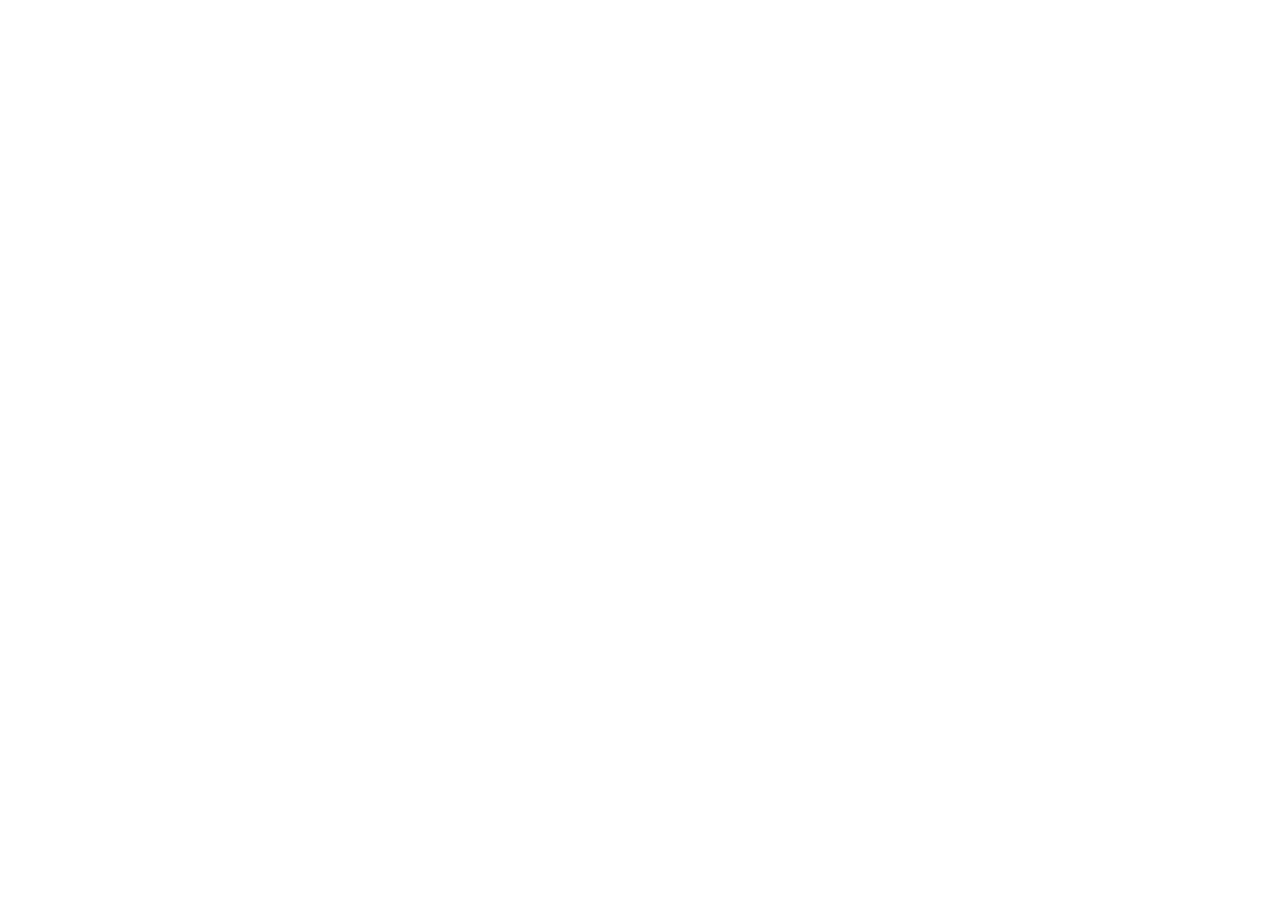
==== commit 2759fb36: "Add files via upload" ====
--- a/index.html
+++ b/index.html
@@ -1,417 +1,13 @@
-<!DOCTYPE html>
-<html lang="ja">
+<!doctype html>
+<html>
 <head>
-<meta charset="UTF-8">
-<meta name="viewport" content="width=device-width, initial-scale=1.0">
-<meta name="description" content="同志社大学体育会男子ラクロス部DOLAX公式サイト。関西1部リーグで挑戦する130名以上のチームの試合日程・選手情報・最新ニュースを掲載しています。">
-<title>DOLAX — 同志社大学体育会男子ラクロス部 公式サイト</title>
-<meta property="og:type" content="website">
-<meta property="og:title" content="DOLAX — 同志社大学体育会男子ラクロス部 公式サイト">
-<meta property="og:description" content="同志社大学体育会男子ラクロス部DOLAX公式サイト。関西1部リーグで挑戦する130名以上のチームの試合日程・選手情報・最新ニュースを掲載しています。">
-<meta property="og:locale" content="ja_JP">
-<meta property="og:site_name" content="DOLAX">
-<meta property="og:url" content="https://dolax-lacrosse.jp/">
-<meta property="og:image" content="https://dolax-lacrosse.jp/assets/hero1.webp">
-<meta name="twitter:card" content="summary_large_image">
-<meta name="twitter:title" content="DOLAX — 同志社大学体育会男子ラクロス部 公式サイト">
-<meta name="twitter:description" content="同志社大学体育会男子ラクロス部DOLAX公式サイト。関西1部リーグで挑戦する130名以上のチームの試合日程・選手情報・最新ニュースを掲載しています。">
-<link rel="canonical" href="https://dolax-lacrosse.jp/">
-<link rel="preconnect" href="https://fonts.googleapis.com">
-<link rel="preconnect" href="https://fonts.gstatic.com" crossorigin>
-<link href="https://fonts.googleapis.com/css2?family=Barlow+Condensed:wght@600;700;800;900&family=Montserrat:ital,wght@0,700;1,700&family=Noto+Sans+JP:wght@400;500;700&display=swap" rel="stylesheet">
-<link rel="stylesheet" href="assets/css/style.css">
-<link rel="stylesheet" href="assets/css/home.css">
-<link rel="stylesheet" href="assets/css/home-hero.css">
-<link rel="stylesheet" href="assets/css/home-game.css">
-<link rel="stylesheet" href="assets/css/home-news.css">
-<link rel="stylesheet" href="assets/css/home-archive.css">
-<link rel="stylesheet" href="assets/css/home-sponsors.css">
-<link rel="stylesheet" href="assets/css/home-youtube.css">
-  <link rel="stylesheet" href="assets/dolax-motion.css">
+  <meta charset="utf-8">
+  <meta name="viewport" content="width=device-width, initial-scale=1.0">
+  <meta name="robots" content="noindex">
+  <title>DOLAX CMS</title>
+  <script src="https://identity.netlify.com/v1/netlify-identity-widget.js"></script>
 </head>
 <body>
-<a href="#main-content" class="skip-link">コンテンツにスキップ</a>
-
-<!-- INTRO OVERLAY -->
-<div id="intro-overlay" aria-hidden="true">
-  <canvas id="intro-canvas"></canvas>
-  <div class="intro-conv"></div>
-  <div class="intro-conv"></div>
-  <div class="intro-conv"></div>
-  <div class="intro-conv"></div>
-  <div class="intro-conv"></div>
-  <div class="intro-stage">
-    <div class="intro-logo-wrap">
-      <div class="intro-glow"></div>
-      <div class="intro-corners">
-        <div class="intro-corner intro-corner-tl"></div>
-        <div class="intro-corner intro-corner-tr"></div>
-        <div class="intro-corner intro-corner-bl"></div>
-        <div class="intro-corner intro-corner-br"></div>
-      </div>
-      <img class="intro-logo-img" src="assets/du-logo.png" alt="DOLAX" decoding="async">
-      <div class="intro-scanline"></div>
-      <div class="intro-flash"></div>
-    </div>
-    <div class="intro-welcome-main">WELCOME TO DOLAX</div>
-    <div class="intro-sep-wrap">
-      <span class="isep-line"></span>
-      <span class="isep-diamond"></span>
-      <span class="isep-line"></span>
-    </div>
-    <div class="intro-welcome-sub">DOSHISHA MEN'S LACROSSE</div>
-    <div class="intro-tagline">同志社大学体育会男子ラクロス部</div>
-  </div>
-</div>
-
-<!-- HEADER -->
-<header id="site-header"></header>
-
-<!-- HERO -->
-<section class="hero" id="top">
-
-  <!-- ① 無限ループスライダー（背景レイヤー） -->
-  <div class="hero-slider-outer">
-    <div class="hero-slider-track" id="heroSliderTrack">
-      <div class="hero-slide"><div class="img-slot" data-slot="hs1"><picture><source srcset="assets/hero1.webp" type="image/webp"><img src="assets/hero1.webp" alt="DOLAX ヘルメット" class="filled" loading="eager" decoding="async"></picture><span class="slot-label">写真 1</span></div></div>
-      <div class="hero-slide"><div class="img-slot" data-slot="hs2"><picture><source srcset="assets/hero2.webp" type="image/webp"><img src="assets/hero2.webp" alt="DOLAX チームハドル" class="filled" loading="eager" decoding="async"></picture><span class="slot-label">写真 2</span></div></div>
-      <div class="hero-slide"><div class="img-slot" data-slot="hs3"><picture><source srcset="assets/hero3.webp" type="image/webp"><img src="assets/hero3.webp" alt="DOLAX 入替戦" class="filled" loading="eager" decoding="async"></picture><span class="slot-label">写真 3</span></div></div>
-    </div>
-    <!-- ② グラデーションオーバーレイ（文字可読性） -->
-    <div class="hero-slider-overlay"></div>
-  </div>
-
-  <!-- ③ テキストコンテンツ（スライダーの上） -->
-  <div class="hero-body">
-    <div class="wrap hero-wrap">
-      <div class="hero-left">
-        <div class="eyebrow"><span class="tick"></span>KANSAI DIVISION 1<span class="jp">｜関西1部リーグ</span></div>
-        <h1>DOSHISHA UNIVERSITY<br>MEN'S LACROSSE</h1>
-        <div class="hero-univ">同志社大学体育会男子ラクロス部</div>
-        <div class="hero-season-tag" id="heroSeasonTag">REDEEM 2026</div>
-        <div class="hero-btns">
-          <a href="schedule.html" class="hbtn solid">試合日程を見る</a>
-          <a href="#about" class="hbtn ghost">チームを知る</a>
-        </div>
-        <a href="sponsors.html" class="hero-sponsor-link">スポンサー・パートナーについて&thinsp;→</a>
-      </div>
-    </div>
-  </div>
-
-  <div class="hero-smoke-overlay"></div>
-  <div class="scroll-ind"><span>Scroll</span><div class="ar"></div></div>
-</section>
-
-<!-- STATS -->
-<section class="stats" id="main-content">
-  <div class="wrap">
-    <!-- data/stats.json teamStats から render-season.js が自動生成 -->
-    <div class="stats-grid" id="statsGrid">
-      <div class="stat"><div class="num">1部</div><div class="lab">関西リーグ所属</div></div>
-      <div class="stat"><div class="num"><span class="js-count-up" data-target="130">130</span><small>+</small></div><div class="lab">部員数</div></div>
-      <div class="stat"><div class="num"><span class="js-count-up" data-target="6">6</span><small>回</small></div><div class="lab">関西準優勝</div></div>
-      <div class="stat"><div class="num">POL<small> 獲得</small></div><div class="lab">今季目標</div></div>
-    </div>
-  </div>
-</section>
-
-<!-- NEXT GAME / LATEST RESULT -->
-<!-- YEARLY UPDATE: 試合情報を更新する -->
-<section class="match-sec">
-  <div class="wrap">
-    <div class="match-grid">
-
-      <!-- ▼ NEXT GAME ▼ -->
-      <div class="mc mc--next">
-        <!-- 1. ラベル -->
-        <div class="mc-label">NEXT GAME</div>
-        <!-- 2. 日付・チームバッジ（data/schedule.json から render-schedule.js が自動更新） -->
-        <div class="mc-meta" id="ngMeta">
-          <span class="mc-date">2026.7.5 Sun</span>
-          <span class="mc-cat">B TEAM</span>
-        </div>
-        <!-- 3. 対戦情報 -->
-        <div class="mc-matchup" id="ngMatchup">
-          <div class="mc-team mc-team--home">同志社大学</div>
-          <div class="mc-center">
-            <span class="mc-vs-text">VS</span>
-          </div>
-          <div class="mc-team mc-team--away">近畿大学B</div>
-        </div>
-        <!-- 4. 補足情報（時間・場所） -->
-        <div class="mc-sub" id="ngSub">
-          <div class="mc-detail">
-            <svg viewBox="0 0 24 24" fill="none" stroke="currentColor" stroke-width="2"><circle cx="12" cy="12" r="9"/><path d="M12 7v5l3 3"/></svg>
-            10:45 FO
-          </div>
-          <div class="mc-detail">
-            <svg viewBox="0 0 24 24" fill="none" stroke="currentColor" stroke-width="2"><path d="M12 2C8.13 2 5 5.13 5 9c0 5.25 7 13 7 13s7-7.75 7-13c0-3.87-3.13-7-7-7z"/><circle cx="12" cy="9" r="2.5"/></svg>
-            二色球技場
-          </div>
-        </div>
-        <!-- 5. ボタン -->
-        <a href="schedule.html" class="mc-btn btn-primary btn-wide">SCHEDULE を見る</a>
-      </div>
-
-      <!-- ▼ LATEST RESULT ▼ -->
-      <div class="mc mc--result">
-        <!-- 1. ラベル -->
-        <div class="mc-label">LATEST RESULT</div>
-        <!-- 2. 日付・チームバッジ（data/schedule.json から render-schedule.js が自動更新） -->
-        <div class="mc-meta" id="lrMeta">
-          <span class="mc-date">2026.6.13 Sat</span>
-          <span class="mc-cat">C TEAM</span>
-        </div>
-        <!-- 3. スコア -->
-        <div class="mc-matchup" id="lrMatchup">
-          <div class="mc-team mc-team--home">同志社大学</div>
-          <div class="mc-center">
-            <div class="mc-score">
-              <span class="mc-score-num">1</span>
-              <span class="mc-score-sep">—</span>
-              <span class="mc-score-num">6</span>
-            </div>
-          </div>
-          <div class="mc-team mc-team--away">京都大学B</div>
-        </div>
-        <!-- 4. 補足情報（WIN/LOSE バッジ） -->
-        <div class="mc-sub" id="lrSub">
-          <span class="mc-result-badge mc-result-badge--lose">LOSE</span>
-        </div>
-        <!-- 5. ボタン -->
-        <a href="schedule.html" class="mc-btn btn-primary btn-wide">試合結果を見る</a>
-      </div>
-
-    </div>
-  </div>
-</section>
-
-<!-- YOUTUBE -->
-<section class="yt-sec sec-pad">
-  <div class="wrap">
-
-    <div class="yt-head">
-      <div class="kicker">Official Media</div>
-      <h2 class="sec-title">OFFICIAL YOUTUBE CHANNEL</h2>
-      <p class="yt-head-ja">同志社大学男子ラクロス部 公式YouTube</p>
-      <div class="sec-divider"></div>
-    </div>
-
-    <div class="yt-card">
-      <!-- EDIT: 動画を差し替える場合は src の動画IDを更新してください -->
-      <div class="yt-embed-wrap">
-        <iframe
-          src="https://www.youtube.com/embed/hudebtJjYEs"
-          title="同志社大学男子ラクロス部 公式YouTube動画"
-          frameborder="0"
-          allow="accelerometer; encrypted-media; gyroscope; picture-in-picture; web-share"
-          allowfullscreen
-          loading="lazy">
-        </iframe>
-      </div>
-      <div class="yt-card-body">
-        <p class="yt-desc">試合・練習・チームの雰囲気を映像で発信しています。<br>DOLAXの熱量と挑戦をぜひご覧ください。</p>
-        <a href="https://www.youtube.com/@Doshisha_mlax" class="btn-primary yt-cta" target="_blank" rel="noopener noreferrer">公式YouTubeを見る</a>
-      </div>
-    </div>
-
-  </div>
-</section>
-
-<!-- ABOUT -->
-<section class="sec-pad" id="about">
-  <div class="wrap">
-    <div class="about-grid">
-      <div class="about-mid">
-        <div class="kicker">About Us</div>
-        <h2 class="sec-title">PLAY WITH PRIDE</h2>
-        <!-- 編集：ABOUTキャッチコピー -->
-        <div class="tagline2">本気の先に、最高の景色がある。</div>
-        <!-- 編集：ABOUT本文1段落目 -->
-        <p>1989年に創部した同志社大学体育会男子ラクロス部。「組織を愛し、社会から愛される」を理念に掲げ、関西1部リーグの舞台で競技力と人間力の両輪を磨き続けてきた。</p>
-        <!-- data/season.json indexAboutP から自動更新 -->
-        <p id="aboutGoalP">DOLAXは関西制覇とPOL獲得を掲げ、新たな歴史へ挑む。</p>
-        <a href="about.html" class="btn-primary">DOLAXをもっと知る &nbsp;→</a>
-      </div>
-      <!-- ================================================================
-           YEARLY UPDATE: CURRENT SEASON カード
-           毎年更新が必要な箇所はここだけ（トップページで1か所に集約）
-           ① ssn → 年度（例: 2027 Season）
-           ② assets/season/slogan-logo.png → スローガンロゴ画像を差し替え
-           ③ season-goals → 今季目標
-           ================================================================ -->
-      <div class="season-card">
-        <!-- data/season.json から render-season.js が自動更新 -->
-        <div class="ssn" id="seasonCardYear">2026 Season</div>
-        <img src="assets/season/slogan-logo.png" alt="Season Slogan Logo" class="season-box-logo" loading="lazy" decoding="async">
-        <div class="season-goals-label">Season Goals</div>
-        <div class="season-goals" id="seasonGoalsList">
-          <div class="goal">関西制覇</div>
-          <div class="goal">POL 獲得</div>
-        </div>
-      </div>
-    </div>
-    <!-- YEARLY UPDATE: season slogan logo
-         assets/season/slogan-logo.png を新しい画像に差し替えるだけで更新できます
-         画像が未配置の場合は自動で非表示になります -->
-  </div>
-</section>
-
-<!-- ROSTER -->
-<!-- NEWS & UPDATES -->
-<section class="news-sec sec-pad" id="news">
-  <div class="wrap">
-    <div class="news-sec-head">
-      <div class="kicker">Latest</div>
-      <h2 class="sec-title">NEWS &amp; UPDATES</h2>
-    </div>
-    <div class="news-list" id="indexNewsList">
-      <!-- data/blog.json から自動生成（最新3件） -->
-    </div>
-    <div class="news-more">
-      <a href="news.html" class="news-more-link">すべての投稿を見る&nbsp;→</a>
-    </div>
-  </div>
-</section>
-
-<!-- PHOTO ARCHIVE -->
-<section class="archive-sec sec-pad" id="archive">
-  <div class="wrap">
-    <div class="archive-head">
-      <div><div class="kicker">Memories</div><h2 class="sec-title">PHOTO ARCHIVE</h2></div>
-    </div>
-
-    <!-- EDIT: archive photo gallery
-         写真を差し替える場合は assets/archive/archive-01.jpg〜07.jpg を更新してください
-         archive-lightbox.js の arcData 配列と枚数を合わせること -->
-    <div class="arc-grid" id="arcGrid">
-
-      <!-- Row 1: wide + regular -->
-      <!-- EDIT: 写真を差し替える場合は assets/archive/archive-01〜10.jpg を更新してください -->
-      <div class="arc-grid-item wide" data-lb-index="0">
-        <img src="assets/archive/archive-01.jpg" alt="Photo 1" loading="lazy" decoding="async" onerror="arcImgFail(this)">
-        <div class="arc-overlay"></div>
-        <div class="arc-expand"><svg viewBox="0 0 16 16" fill="none" stroke="currentColor" stroke-width="1.8"><path d="M10 2h4v4M14 2l-6 6M6 14H2v-4M2 14l6-6"/></svg></div>
-      </div>
-      <div class="arc-grid-item" data-lb-index="1">
-        <img src="assets/archive/archive-02.jpg" alt="Photo 2" loading="lazy" decoding="async" onerror="arcImgFail(this)">
-        <div class="arc-overlay"></div>
-        <div class="arc-expand"><svg viewBox="0 0 16 16" fill="none" stroke="currentColor" stroke-width="1.8"><path d="M10 2h4v4M14 2l-6 6M6 14H2v-4M2 14l6-6"/></svg></div>
-      </div>
-
-      <!-- Row 2: 3 equal -->
-      <div class="arc-grid-item" data-lb-index="2">
-        <img src="assets/archive/archive-03.jpg" alt="Photo 3" loading="lazy" decoding="async" onerror="arcImgFail(this)">
-        <div class="arc-overlay"></div>
-        <div class="arc-expand"><svg viewBox="0 0 16 16" fill="none" stroke="currentColor" stroke-width="1.8"><path d="M10 2h4v4M14 2l-6 6M6 14H2v-4M2 14l6-6"/></svg></div>
-      </div>
-      <div class="arc-grid-item" data-lb-index="3">
-        <img src="assets/archive/archive-04.jpg" alt="Photo 4" loading="lazy" decoding="async" onerror="arcImgFail(this)">
-        <div class="arc-overlay"></div>
-        <div class="arc-expand"><svg viewBox="0 0 16 16" fill="none" stroke="currentColor" stroke-width="1.8"><path d="M10 2h4v4M14 2l-6 6M6 14H2v-4M2 14l6-6"/></svg></div>
-      </div>
-      <div class="arc-grid-item" data-lb-index="4">
-        <img src="assets/archive/archive-05.jpg" alt="Photo 5" loading="lazy" decoding="async" onerror="arcImgFail(this)">
-        <div class="arc-overlay"></div>
-        <div class="arc-expand"><svg viewBox="0 0 16 16" fill="none" stroke="currentColor" stroke-width="1.8"><path d="M10 2h4v4M14 2l-6 6M6 14H2v-4M2 14l6-6"/></svg></div>
-      </div>
-
-      <!-- Row 3: regular + wide -->
-      <div class="arc-grid-item" data-lb-index="5">
-        <img src="assets/archive/archive-06.jpg" alt="Photo 6" loading="lazy" decoding="async" onerror="arcImgFail(this)">
-        <div class="arc-overlay"></div>
-        <div class="arc-expand"><svg viewBox="0 0 16 16" fill="none" stroke="currentColor" stroke-width="1.8"><path d="M10 2h4v4M14 2l-6 6M6 14H2v-4M2 14l6-6"/></svg></div>
-      </div>
-      <div class="arc-grid-item wide" data-lb-index="6">
-        <img src="assets/archive/archive-07.jpg" alt="Photo 7" loading="lazy" decoding="async" onerror="arcImgFail(this)">
-        <div class="arc-overlay"></div>
-        <div class="arc-expand"><svg viewBox="0 0 16 16" fill="none" stroke="currentColor" stroke-width="1.8"><path d="M10 2h4v4M14 2l-6 6M6 14H2v-4M2 14l6-6"/></svg></div>
-      </div>
-
-
-    </div>
-
-    <!-- EDIT: archive photo image — 写真なし時のCOMING SOON表示 -->
-    <!-- 写真を追加する場合は assets/archive/archive-01.jpg〜10.jpg を配置してください -->
-    <div id="arcComingSoon" class="is-hidden">写真は順次追加予定です。</div>
-
-    </div>
-</section>
-
-<!-- LIGHTBOX -->
-<div class="lb-overlay" id="lightbox">
-  <div class="lb-inner">
-    <button class="lb-close">
-      <svg width="14" height="14" viewBox="0 0 14 14" fill="none" stroke="currentColor" stroke-width="2"><line x1="1" y1="1" x2="13" y2="13"/><line x1="13" y1="1" x2="1" y2="13"/></svg>
-      CLOSE
-    </button>
-    <button class="lb-nav prev">&#8592;</button>
-    <button class="lb-nav next">&#8594;</button>
-    <div class="lb-img-placeholder" id="lbPlaceholder"></div>
-    <img class="lb-img is-hidden" id="lbImg" src="" alt="">
-    <div class="lb-caption is-hidden"><span class="lb-year" id="lbYear"></span></div>
-  </div>
-</div>
-
-<!-- PARTNER -->
-<section class="partner-sec sec-pad" id="partner">
-  <div class="wrap">
-
-    <!-- イントロ -->
-    <div class="partner-intro">
-      <div class="kicker">Partnership</div>
-      <h2 class="sec-title">PARTNER WITH DOLAX</h2>
-      <p class="partner-jp">共に挑戦を支えるパートナーへ</p>
-      <p class="partner-lead">DOLAXは、競技結果だけでなく、日々の努力、仲間との成長、支えてくださる方々への感謝を大切にしながら、応援されるチームを目指しています。<br>単なる広告掲載ではなく、学生の挑戦を共に支え、企業・団体様と新たな価値をつくるパートナーシップを大切にしています。</p>
-    </div>
-
-    <!-- data/stats.json partnerStats から render-season.js が自動生成 -->
-    <div class="partner-stats" id="partnerStats">
-      <div class="partner-stat">
-        <div class="ps-num">20<small>+</small></div>
-        <div class="ps-lab">年間試合数</div>
-        <div class="ps-en">ANNUAL GAMES</div>
-      </div>
-      <div class="partner-stat">
-        <div class="ps-num"><small>約</small>1,800<small>人</small></div>
-        <div class="ps-lab">年間来場者数</div>
-        <div class="ps-en">ANNUAL VISITORS</div>
-      </div>
-      <div class="partner-stat">
-        <div class="ps-num">3,700<small>+</small></div>
-        <div class="ps-lab">SNSフォロワー</div>
-        <div class="ps-en">FOLLOWERS</div>
-      </div>
-      <div class="partner-stat">
-        <div class="ps-num">5<small>社</small></div>
-        <div class="ps-lab">スポンサー企業</div>
-        <div class="ps-en">PARTNERS</div>
-      </div>
-    </div>
-
-    <!-- CTA -->
-    <div class="partner-cta">
-      <p class="partner-cta-lead">スポンサー・パートナーに関するお問い合わせは、いつでもお気軽にどうぞ。</p>
-      <a href="sponsors.html" class="btn-primary partner-btn">スポンサー詳細・お問い合わせ</a>
-    </div>
-
-  </div>
-</section>
-
-<!-- FOOTER -->
-<footer id="site-footer"></footer>
-
-  <script src="assets/js/intro.js"></script>
-  <script src="assets/js/hero-slider.js"></script>
-  <script src="assets/js/archive-lightbox.js"></script>
-  <script src="assets/js/render-blog.js"></script>
-  <script src="assets/js/render-layout.js"></script>
-  <script src="assets/js/render-season.js"></script>
-  <script src="assets/js/main.js"></script>
-  <script src="assets/js/count-up.js"></script>
-  <script defer src="https://cdnjs.cloudflare.com/ajax/libs/gsap/3.12.5/gsap.min.js"></script>
-  <script defer src="https://cdnjs.cloudflare.com/ajax/libs/gsap/3.12.5/ScrollTrigger.min.js"></script>
-  <script defer src="assets/js/gsap-motion.js"></script>
-  <script src="assets/dolax-motion.js" defer></script>
+  <script src="https://unpkg.com/decap-cms@^3.0.0/dist/decap-cms.js"></script>
 </body>
 </html>
